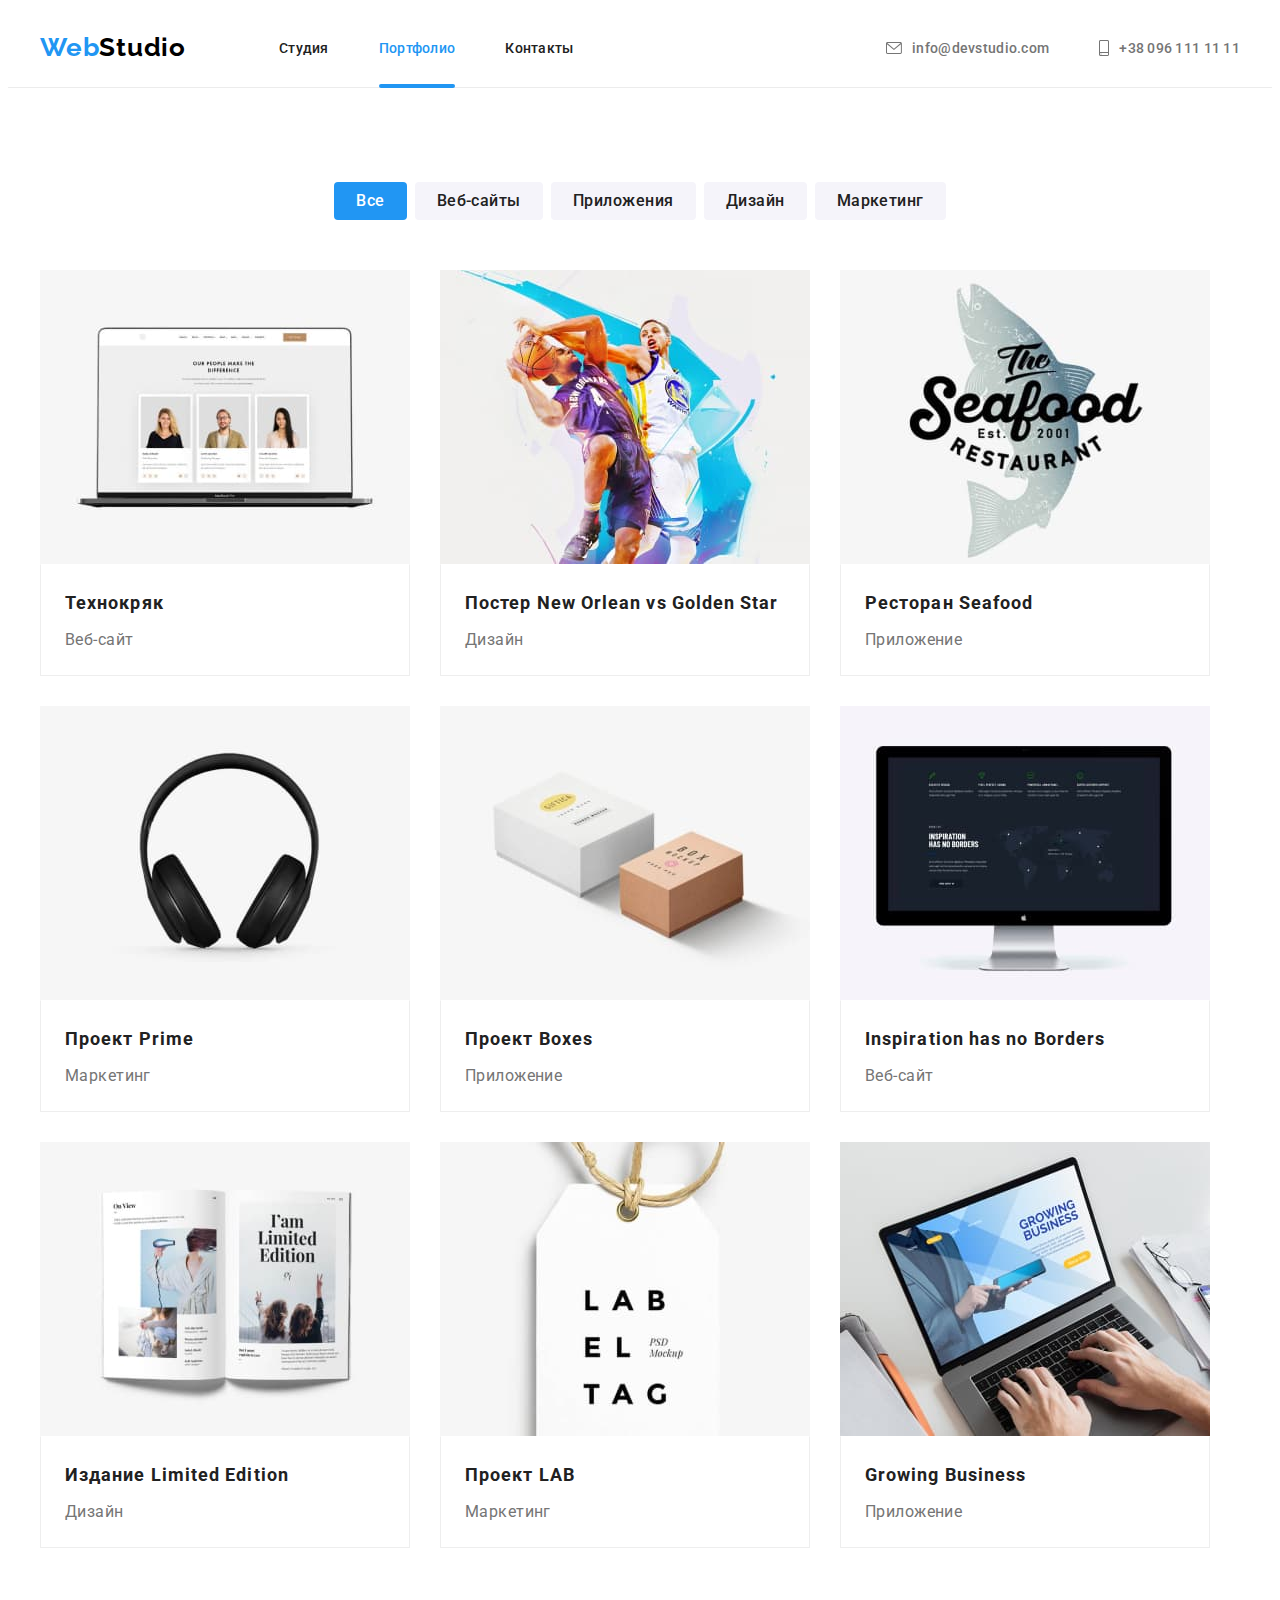
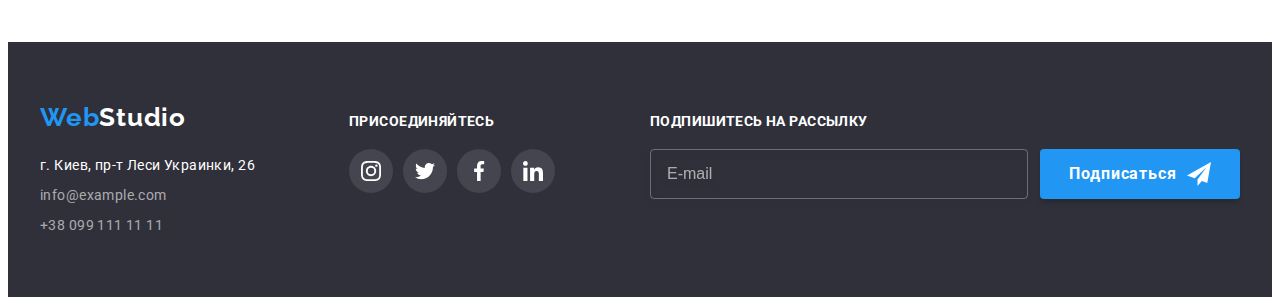
==== portfolio.html @ 5944d85c "Створює файли проекту для HW7" ====
<!DOCTYPE html>
<html lang="ru">

<head>
   <meta charset="UTF-8" />
   <meta http-equiv="X-UA-Compatible" content="IE=edge" />
   <meta name="viewport" content="width=device-width, initial-scale=1.0" />
   <title>WebStudio</title>

   <link rel="preconnect" href="https://fonts.googleapis.com" />
   <link rel="preconnect" href="https://fonts.gstatic.com" crossorigin />
   <link
      href="https://fonts.googleapis.com/css2?family=Raleway:wght@700&family=Roboto:wght@400;500;700;900&display=swap"
      rel="stylesheet" />
   <link rel="stylesheet" href="https://cdnjs.cloudflare.com/ajax/libs/modern-normalize/1.1.0/modern-normalize.min.css"
      integrity="sha512-wpPYUAdjBVSE4KJnH1VR1HeZfpl1ub8YT/NKx4PuQ5NmX2tKuGu6U/JRp5y+Y8XG2tV+wKQpNHVUX03MfMFn9Q=="
      crossorigin="anonymous" referrerpolicy="no-referrer" />
   <link rel="stylesheet" href="./css/styles.css" />
</head>

<body>
   <!-- Шапка сайта -->
   <header class="header">
      <div class="container header-container">
         <a href="./index.html" class="logo link">Web<span class="logo2">Studio</span></a>
         <nav>
            <ul class="nav-list list">
               <li class="nav-list-item">
                  <a href="./index.html" class="link nav-link">Студия</a>
               </li>
               <li class="nav-list-item">
                  <a href="./portfolio.html" class="link nav-link current">Портфолио</a>
               </li>
               <li class="nav-list-item"><a href="" class="link nav-link">Контакты</a></li>
            </ul>
         </nav>
         <ul class="list header-contact">
            <li class="header-contact-item">
               <a href="mailto:info@devstudio.com" class="link nav-link-mail">
                  <svg class="header-contact-icon" width="16" height="12">
                     <use href="./images/icons.svg#icon-envelope"></use>
                  </svg>
                  info@devstudio.com
               </a>
            </li>
            <li class="header-contact-item">
               <a href="tel:+380961111111" class="link nav-link-tel">
                  <svg class="header-contact-icon" width="10" height="16">
                     <use href="./images/icons.svg#icon-smartphone"></use>
                  </svg>
                  +38 096 111 11 11
               </a>
            </li>
         </ul>
      </div>
   </header>
   <!-- Основной контент -->
   <main>
      <!-- Портфолио с примерами работ -->
      <section class="portfolio">
         <div class="container portfolio-container">
            <h1 class="portfolio-title">Портфолио с примерами работ</h1>
            <!-- Кнопки фильтра -->
            <ul class="list button-list">
               <li class="button-list-item">
                  <button type="button" class="filter-btn btn-current">Все</button>
               </li>
               <li class="button-list-item">
                  <button type="button" class="filter-btn">Веб-сайты</button>
               </li>
               <li class="button-list-item">
                  <button type="button" class="filter-btn">Приложения</button>
               </li>
               <li class="button-list-item">
                  <button type="button" class="filter-btn">Дизайн</button>
               </li>
               <li class="button-list-item">
                  <button type="button" class="filter-btn">Маркетинг</button>
               </li>
            </ul>
            <!-- Галерея с примерами работ -->
            <ul class="list portfolio-list">
               <li class="portfolio-list-item">
                  <a href="" class="portfolio-item link">
                     <img src="./images/sample1.jpg" alt="Фото ноутбука, на котором отображается сайт" width="370" />
                     <div class="overflow-hidden">
                        <div class="overlay">Технокряк это современная площадка распространения коронавируса. Компании
                           используют эту платформу для цифрового шпионажа и атак на защищённые сервера конкурентов.
                        </div>
                     </div>

                     <div class="card-title">
                        <h2 class="portfolio-item-title">Технокряк</h2>
                        <p class="portfolio-item-text">Веб-сайт</p>
                     </div>
                  </a>
               </li>
               <li class="portfolio-list-item">
                  <a href="" class="portfolio-item link">
                     <img src="./images/sample2.jpg" alt="Постер с двумя баскетболистами, которые борются за мяч"
                        width="370" />
                     <div class="overflow-hidden">
                        <div class="overlay">Технокряк это современная площадка распространения коронавируса. Компании
                           используют эту платформу для цифрового шпионажа и атак на защищённые сервера конкурентов.
                        </div>
                     </div>
                     <div class="card-title">
                        <h2 class="portfolio-item-title">Постер New Orlean vs Golden Star</h2>
                        <p class="portfolio-item-text">Дизайн</p>
                     </div>
                  </a>
               </li>
               <li class="portfolio-list-item">
                  <a href="" class="portfolio-item link">
                     <img src="./images/sample3.jpg"
                        alt="Изображение логотипа ресторана, на котором есть рыба и название ресторана" width="370" />
                     <div class="overflow-hidden">
                        <div class="overlay">Технокряк это современная площадка распространения коронавируса. Компании
                           используют эту платформу для цифрового шпионажа и атак на защищённые сервера конкурентов.
                        </div>
                     </div>
                     <div class="card-title">
                        <h2 class="portfolio-item-title">Ресторан Seafood</h2>
                        <p class="portfolio-item-text">Приложение</p>
                     </div>
                  </a>
               </li>
               <li class="portfolio-list-item">
                  <a href="" class="portfolio-item link">
                     <img src="./images/sample4.jpg" alt="Фото наушников" width="370" />
                     <div class="overflow-hidden">
                        <div class="overlay">Технокряк это современная площадка распространения коронавируса. Компании
                           используют эту платформу для цифрового шпионажа и атак на защищённые сервера конкурентов.
                        </div>
                     </div>
                     <div class="card-title">
                        <h2 class="portfolio-item-title">Проект Prime</h2>
                        <p class="portfolio-item-text">Маркетинг</p>
                     </div>
                  </a>
               </li>
               <li class="portfolio-list-item">
                  <a href="" class="portfolio-item link">
                     <img src="./images/sample5.jpg" alt="Изображение с двумя небольшими коробками" width="370" />
                     <div class="overflow-hidden">
                        <div class="overlay">Технокряк это современная площадка распространения коронавируса. Компании
                           используют эту платформу для цифрового шпионажа и атак на защищённые сервера конкурентов.
                        </div>
                     </div>
                     <div class="card-title">
                        <h2 class="portfolio-item-title">Проект Boxes</h2>
                        <p class="portfolio-item-text">Приложение</p>
                     </div>
                  </a>
               </li>
               <li class="portfolio-list-item">
                  <a href="" class="portfolio-item link">
                     <img src="./images/sample6.jpg" alt="Изображение монитора, на котором отображается страница сайта"
                        width="370" />
                     <div class="overflow-hidden">
                        <div class="overlay">Технокряк это современная площадка распространения коронавируса. Компании
                           используют эту платформу для цифрового шпионажа и атак на защищённые сервера конкурентов.
                        </div>
                     </div>
                     <div class="card-title">
                        <h2 class="portfolio-item-title" lang="en">
                           Inspiration has no Borders
                        </h2>
                        <p class="portfolio-item-text">Веб-сайт</p>
                     </div>
                  </a>
               </li>
               <li class="portfolio-list-item">
                  <a href="" class="portfolio-item link">
                     <img src="./images/sample7.jpg" alt="Фото раскрытого журнала" width="370" />
                     <div class="overflow-hidden">
                        <div class="overlay">Технокряк это современная площадка распространения коронавируса. Компании
                           используют эту платформу для цифрового шпионажа и атак на защищённые сервера конкурентов.
                        </div>
                     </div>
                     <div class="card-title">
                        <h2 class="portfolio-item-title">Издание Limited Edition</h2>
                        <p class="portfolio-item-text">Дизайн</p>
                     </div>
                  </a>
               </li>
               <li class="portfolio-list-item">
                  <a href="" class="portfolio-item link">
                     <img src="./images/sample8.jpg" alt="Фото бирки" />
                     <div class="overflow-hidden">
                        <div class="overlay">Технокряк это современная площадка распространения коронавируса. Компании
                           используют эту платформу для цифрового шпионажа и атак на защищённые сервера конкурентов.
                        </div>
                     </div>
                     <div class="card-title">
                        <h2 class="portfolio-item-title">Проект LAB</h2>
                        <p class="portfolio-item-text">Маркетинг</p>
                     </div>
                  </a>
               </li>
               <li class="portfolio-list-item">
                  <a href="" class="portfolio-item link">
                     <img src="./images/sample9.jpg" alt="Мужские руки нажимают кнопки на ноутбуке" width="370" />
                     <div class="overflow-hidden">
                        <div class="overlay">Технокряк это современная площадка распространения коронавируса. Компании
                           используют эту платформу для цифрового шпионажа и атак на защищённые сервера конкурентов.
                        </div>
                     </div>
                     <div class="card-title">
                        <h2 class="portfolio-item-title">Growing Business</h2>
                        <p class="portfolio-item-text">Приложение</p>
                     </div>
                  </a>
               </li>
            </ul>
         </div>
      </section>
   </main>
   <!-- Футер -->
   <footer class="footer">
      <div class="container footer-container">
         <div>
            <a href="./index.html" class="logo link logo-footer">Web<span class="footer-logo2">Studio</span></a>
            <address class="address">
               <ul class="list address-list">
                  <li class="address-list-item">
                     <a href="https://www.google.com/maps/place/%D0%B1%D1%83%D0%BB%D1%8C%D0%B2%D0%B0%D1%80+%D0%9B%D0%B5%D1%81%D1%96+%D0%A3%D0%BA%D1%80%D0%B0%D1%97%D0%BD%D0%BA%D0%B8,+26,+%D0%9A%D0%B8%D1%97%D0%B2,+02000/@50.4262953,30.5384616,18z/data=!4m13!1m7!3m6!1s0x40d4cf0e033ecbe9:0x57a4dffefec77da0!2z0LHRg9C70YzQstCw0YAg0JvQtdGB0ZYg0KPQutGA0LDRl9C90LrQuCwgMjYsINCa0LjRl9CyLCAwMjAwMA!3b1!8m2!3d50.4265807!4d30.5383858!3m4!1s0x40d4cf0e033ecbe9:0x57a4dffefec77da0!8m2!3d50.4265807!4d30.5383858?hl=uk"
                        target="_blank" class="link footer-link">
                        г. Киев, пр-т Леси Украинки, 26
                     </a>
                  </li>
                  <li class="address-list-item">
                     <a href="mailto:info@example.com" class="link footer-link transparency">info@example.com</a>
                  </li>
                  <li class="address-list-item">
                     <a href="tel:+380991111111" class="link footer-link transparency">+38 099 111 11 11</a>
                  </li>
               </ul>
            </address>
         </div>
         <div class="join">
            <h3 class="join-title">Присоединяйтесь</h2>
               <ul class="join-social-list">
                  <li class="social-list-item list">
                     <a href="" class="join-list-link link">
                        <svg class="join-social-icon" width="20" height="20">
                           <use href="./images/icons.svg#icon-instagram"></use>
                        </svg>
                     </a>
                  </li>
                  <li class="social-list-item list">
                     <a href="" class="join-list-link link">
                        <svg class="join-social-icon" width="20" height="20">
                           <use href="./images/icons.svg#icon-twitter"></use>
                        </svg>
                     </a>
                  </li>
                  <li class="social-list-item list">
                     <a href="" class="join-list-link link">
                        <svg class="join-social-icon" width="20" height="20">
                           <use href="./images/icons.svg#icon-facebook"></use>
                        </svg>
                     </a>
                  </li>
                  <li class="social-list-item list">
                     <a href="" class="join-list-link link">
                        <svg class="join-social-icon" width="20" height="20">
                           <use href="./images/icons.svg#icon-linkedin"></use>
                        </svg>
                     </a>
                  </li>
               </ul>
         </div>

         <!-- Подписаться на рассылку -->
        <div class="subscription">
          <h3 class="subscription-title">Подпишитесь на рассылку</h3>
          <form class="subscription-form">
            <input
              type="email"
              name="subscription-mail"
              class="subscription-mail"
              placeholder="E-mail"
            />
            <button type="submit" class="subscription-btn">
              Подписаться
              <svg class="subscription-btn-icon" width="24" height="24">
                <use href="./images/icons.svg#icon-subscription"></use>
              </svg>
            </button>
          </form>
        </div>
      </div>
   </footer>
</body>

</html>
---- css/styles.css ----
:root {
  --bg-color: #ffffff;
  --title-text-color: #212121;
  --content-text-color: #757575;
  --text-hover-color: #2196f3;
  --btn-color: #2196f3;
  --btn-filter-color: #f5f4fa;
  --btn-color-hover: #188ce8;
  --btn-text-first-color: #ffffff;
  --btn-text-second-color: #212121;
  --logo2-color: #000000;
  --logo2-color-footer: #ffffff;
  --color-transparency: rgba(255, 255, 255, 0.6);
  --hero-bg-color: #c4c4c4;
  --hero-gradient: rgba(47, 48, 58, 0.4);
  --header-border-color: #ececec;
  --team-bg-color: #f5f4fa;
  --advantage-item-bg: #f5f4fa;
  --team-icon-color: #afb1b8;
  --team-icon-color-hover: #ffffff;
  --team-icon-bg-color-hover: #2196f3;
  --clients-item: #afb1b8;
  --clients-item-hover: #2196f3;
  --footer-bg-color: #2f303a;
  --join-icon-bg-color: rgba(255, 255, 255, 0.1);
  --cubic: cubic-bezier(0.4, 0, 0.2, 1);
  --icon-close-modal-first-color: #000000;
  --icon-close-modal-second-color: #2196f3;
}

body {
  font-family: 'Roboto', sans-serif;
  color: var(--content-text-color);
  font-size: 14px;
  font-weight: 400;
  letter-spacing: 0.03em;
  background-color: var(--bg-color);
}

/* ----------Убирает подчеркивание с линков---------- */
.link {
  text-decoration: none;
}
/* -----------Убирает маркеры в списках------------ */
.list {
  list-style: none;
}

/*------------- Делает картинки блочными элементами------------ */
img {
  display: block;
}

/* ----Сбрасывает отступы у заголовков, абзацев и списков---- */
p,
h1,
h2,
h3,
h4,
h5,
h6 {
  margin: 0;
}

ul {
  margin: 0;
  padding: 0;
}
/* ------------Контейнер ----------------*/
.container {
  width: 1200px;
  padding-left: 15px;
  padding-right: 15px;
  margin: 0 auto;
  /* outline: 1px solid black; */
}

.visually-hidden {
  position: absolute;
  white-space: nowrap;
  width: 1px;
  height: 1px;
  overflow: hidden;
  border: 0;
  padding: 0;
  clip: rect(0 0 0 0);
  clip-path: inset(50%);
  margin: -1px;
}

/* ---------------LOGO-------------- */
.logo {
  margin-right: 93px;
  font-family: Raleway;
  font-weight: 700;
  font-size: 26px;
  line-height: calc(31 / 26);
  letter-spacing: 0.03em;
  color: var(--text-hover-color);
}

.logo2 {
  color: var(--logo2-color);
}

.footer-logo2 {
  color: var(--logo2-color-footer);
}

/* ------------------NAVIGATION------------------- */
.header {
  border-bottom: 1px solid var(--header-border-color);
}

.header-container {
  display: flex;
  align-items: center;
}

.nav-list {
  display: flex;
}

/* .nav-list-item {
} */

.header-contact {
  display: flex;
  align-items: center;
  margin-left: auto;
}

.header-contact-item:last-child {
  margin-left: 50px;
}

.nav-link {
  display: block;
  position: relative;
  padding-top: 32px;
  padding-bottom: 31px;
  font-weight: 500;
  line-height: calc(16 / 14);
  letter-spacing: 0.02em;
  color: var(--title-text-color);
  transition-property: color;
  transition-duration: 250ms;
  transition-timing-function: cubic-bezier(0.4, 0, 0.2, 1);
}
.nav-list-item:not(:last-child) {
  margin-right: 50px;
}

.nav-link:hover,
.nav-link:focus,
.nav-link-mail:hover,
.nav-link-mail:focus,
.nav-link-tel:hover,
.nav-link-tel:focus {
  color: var(--text-hover-color);
}

.nav-link-mail,
.nav-link-tel {
  display: flex;
  align-items: center;
  padding-top: 32px;
  padding-bottom: 31px;
  font-family: 'Roboto', sans-serif;
  font-weight: 500;
  font-size: 14px;
  line-height: calc(16 / 14);
  letter-spacing: 0.02em;
  color: var(--content-text-color);
  transition-property: color;
  transition-duration: 250ms;
  transition-timing-function: cubic-bezier(0.4, 0, 0.2, 1);
}

.header-contact-icon {
  margin-right: 10px;
  fill: currentColor;
}

.current {
  color: var(--text-hover-color);
}

.current::after {
  content: '';
  display: block;
  position: absolute;
  width: 100%;
  height: 4px;
  margin-top: 28px;
  background-color: var(--text-hover-color);
  border-radius: 2px;
}

/* -------------------HERO------------------ */

.hero {
  padding-top: 200px;
  padding-bottom: 200px;
  background-color: var(--hero-bg-color);
  background-image: linear-gradient(var(--hero-gradient), var(--hero-gradient)),
    url('../images/hero.jpg');
  background-repeat: no-repeat;
  background-position: center;
  max-width: 1600px;
  background-size: cover;
  height: 600px;
  margin: 0 auto;
}

.hero-title {
  margin: 0 auto 30px;
  width: 696px;
  font-weight: 900;
  font-size: 44px;
  line-height: calc(60 / 44);
  text-align: center;
  letter-spacing: 0.06em;
  text-transform: uppercase;
  color: var(--bg-color);
}

.hero-btn {
  display: block;
  margin: 0 auto;
  cursor: pointer;
  width: 200px;
  height: 50px;
  border-radius: 4px;
  background-color: var(--btn-color);
  border: none;
  font-family: Roboto;
  font-weight: 700;
  font-size: 16px;
  line-height: calc(30 / 16);
  text-align: center;
  letter-spacing: 0.06em;
  color: var(--btn-text-first-color);
  transition-property: background-color;
  transition-duration: 250ms;
  transition-timing-function: cubic-bezier(0.4, 0, 0.2, 1);
}

.hero-btn:focus,
.hero-btn:hover {
  background-color: var(--btn-color-hover);
}

/* ---------------ADVANTAGES------------- */
.advantage {
  padding-top: 94px;
}

.advantage-list {
  display: flex;
}

.advantage-item {
  width: 270px;
}

.advantage-icon-bg {
  display: flex;
  justify-content: center;
  align-items: center;
  height: 120px;
  margin-bottom: 30px;
  background-color: var(--advantage-item-bg);
  border-radius: 4px;
}

.advantage-item:not(:last-child) {
  margin-right: 30px;
}

.advantage-title {
  position: absolute;
  white-space: nowrap;
  width: 1px;
  height: 1px;
  overflow: hidden;
  border: 0;
  padding: 0;
  clip: rect(0 0 0 0);
  clip-path: inset(50%);
  margin: -1px;
}

.advantage-item-title {
  margin-bottom: 10px;
  font-weight: 700;
  line-height: calc(16 / 14);
  text-transform: uppercase;
  color: var(--title-text-color);
}

.advantage-item-text {
  line-height: calc(24 / 14);
}

/* -------------OUR WORK------------- */
.work {
  padding-top: 94px;
  padding-bottom: 94px;
}

.work-title {
  margin-bottom: 50px;
  text-align: center;
  font-weight: 700;
  font-size: 36px;
  line-height: calc(42 / 36);
  color: var(--title-text-color);
}

.work-list {
  display: flex;
}

.work-list-item {
  position: relative;
}

.work-list-item:not(:last-child) {
  margin-right: 30px;
}

.work-item-title {
  position: absolute;
  width: 100%;
  bottom: 0;
  font-style: normal;
  font-weight: 700;
  font-size: 14px;
  line-height: calc(16 / 14);
  text-align: center;
  text-transform: uppercase;
  color: var(--btn-text-first-color);
  padding-top: 27px;
  padding-bottom: 27px;
  background-color: rgba(47, 48, 58, 0.8);
}

/* ---------------OUR TEAM----------- */
.team {
  padding-top: 94px;
  padding-bottom: 94px;
  background-color: var(--team-bg-color);
}

.team-title {
  text-align: center;
  margin-bottom: 50px;
  font-weight: 700;
  font-size: 36px;
  line-height: calc(42 / 36);
  color: var(--title-text-color);
}

.team-list {
  display: flex;
}

.team-list-item {
  width: 270px;
}

.team-list-item:not(:last-child) {
  margin-right: 30px;
}

.team-card-title {
  padding-top: 30px;
  padding-bottom: 30px;
  padding-left: 32px;
  padding-right: 32px;
  background-color: #ffffff;
  box-shadow: 0px 1px 3px rgba(0, 0, 0, 0.12), 0px 1px 1px rgba(0, 0, 0, 0.14),
    0px 2px 1px rgba(0, 0, 0, 0.2);
  border-radius: 0px 0px 4px 4px;
}
.team-list-img {
  box-shadow: 0px 1px 3px rgba(0, 0, 0, 0.12), 0px 1px 1px rgba(0, 0, 0, 0.14),
    0px 2px 1px rgba(0, 0, 0, 0.2);
}

.team-item-title {
  text-align: center;
  margin-bottom: 10px;
  font-weight: 500;
  font-size: 16px;
  line-height: calc(19 / 16);
  color: var(--title-text-color);
}
.team-item-text {
  text-align: center;
  font-size: 16px;
  line-height: calc(19 / 16);
}

.team-card-social-list {
  display: flex;
  justify-content: center;
  margin-top: 16px;
}

.social-list-item:not(:last-child) {
  margin-right: 10px;
}

.social-list-link {
  display: flex;
  justify-content: center;
  align-items: center;
  width: 44px;
  height: 44px;
  border-radius: 50%;
  background-color: var(--bg-color);
  color: var(--team-icon-color);
  transition: background-color 250ms cubic-bezier(0.4, 0, 0.2, 1),
    color 250ms cubic-bezier(0.4, 0, 0.2, 1);
}

.social-list-link:hover,
.social-list-link:focus {
  background-color: var(--team-icon-bg-color-hover);
  color: var(--bg-color);
}

.team-social-icon {
  fill: currentColor;
}

/* --------------CLIENTS-------------- */

.clients {
  padding-top: 94px;
  padding-bottom: 94px;
  background-color: var(--bg-color);
}

.clients-title {
  text-align: center;
  margin-bottom: 50px;
  font-weight: 700;
  font-size: 36px;
  line-height: calc(42 / 36);
  color: var(--title-text-color);
}

.clients-list {
  display: flex;
}

.clients-list-item {
  width: 170px;
  height: 92px;
}

.clients-list-item:not(:last-child) {
  margin-right: 30px;
}

.clients-list-link {
  display: flex;
  width: 100%;
  height: 100%;
  justify-content: center;
  align-items: center;
  border: 1px solid var(--clients-item);
  border-radius: 4px;
  color: var(--clients-item);
  transition: border 250ms cubic-bezier(0.4, 0, 0.2, 1), color 250ms cubic-bezier(0.4, 0, 0.2, 1);
}

.clients-list-link:hover,
.clients-list-link:focus {
  border: 1px solid var(--clients-item-hover);
  color: var(--clients-item-hover);
}

.clients-icon {
  fill: currentColor;
}

/* ------------   FOOTER------------- */
.footer {
  padding-top: 60px;
  padding-bottom: 60px;
  background-color: var(--footer-bg-color);
}

.footer-container {
  display: flex;
  align-items: baseline;
}

/* ============== JOIN SOCIAL ============= */

.join {
  margin-left: 70px;
}

.join-social-list {
  display: flex;
  justify-content: center;
}

.join-list-link {
  display: flex;
  justify-content: center;
  align-items: center;
  width: 44px;
  height: 44px;
  border-radius: 50%;
  background-color: var(--join-icon-bg-color);
  color: var(--team-icon-color);
  transition-property: background-color;
  transition-duration: 250ms;
  transition-timing-function: cubic-bezier(0.4, 0, 0.2, 1);
}

.join-list-link:hover,
.join-list-link:focus {
  background-color: var(--team-icon-bg-color-hover);
}

.join-social-icon {
  fill: var(--logo2-color-footer);
}

/* ============= SUBSCRIPTION ================= */
.subscription {
  margin-left: auto;
}

.subscription-form {
  display: flex;
}

.subscription-mail {
  width: 358px;
  margin-right: 12px;
  padding-left: 16px;
  font-size: 16px;
  line-height: calc(20 / 16);
  color: var(--color-transparency);
  border: 1px solid rgba(255, 255, 255, 0.3);
  filter: drop-shadow(0px 4px 4px rgba(0, 0, 0, 0.15));
  border-radius: 4px;
  background-color: transparent;
}

.subscription-mail::placeholder {
  font-size: 16px;
  line-height: calc(20 / 16);
  color: var(--color-transparency);
}
.subscription-btn {
  display: flex;
  justify-content: center;
  align-items: center;
  cursor: pointer;
  width: 200px;
  height: 50px;
  padding: 0;
  margin: 0;
  border-radius: 4px;
  background-color: var(--btn-color);
  border: none;
  box-shadow: 0px 4px 4px rgba(0, 0, 0, 0.15);
  font-family: Roboto;
  font-weight: 700;
  font-size: 16px;
  line-height: calc(30 / 16);
  text-align: center;
  letter-spacing: 0.06em;
  color: var(--btn-text-first-color);

  transition-property: background-color;
  transition-duration: 250ms;
  transition-timing-function: cubic-bezier(0.4, 0, 0.2, 1);
}

.subscription-btn-icon {
  margin-left: 10px;
}

.address {
  margin-top: 20px;
}

.address-list-item:not(:last-child) {
  margin-bottom: 6px;
}

.footer-link {
  font-style: normal;
  line-height: calc(24 / 14);
  color: var(--btn-text-first-color);
  transition-property: color;
  transition-duration: 250ms;
  transition-timing-function: cubic-bezier(0.4, 0, 0.2, 1);
}

.footer-link:hover,
.footer-link:focus {
  color: var(--text-hover-color);
}

.transparency {
  color: var(--color-transparency);
}

.join-title,
.subscription-title {
  margin-bottom: 20px;
  font-weight: 700;
  font-size: 14px;
  line-height: calc(16 / 14);
  text-transform: uppercase;
  color: var(--logo2-color-footer);
}

/* ------------BACKDROP AND MODAL----------------- */

.backdrop {
  position: fixed;
  top: 0;
  left: 0;
  width: 100%;
  height: 100%;
  background-color: rgba(0, 0, 0, 0.2);
  opacity: 1;
  transition: opacity 250ms var(--cubic);
}

.backdrop.is-hidden {
  visibility: hidden;
  opacity: 0;
  pointer-events: none;
}

.backdrop.is-hidden .modal {
  transform: translate(-50%, -50%) translateY(-40px);
}

.modal {
  position: absolute;
  top: 50%;
  left: 50%;
  transform: translate(-50%, -50%) translateY(0px);
  width: 528px;
  height: 581px;
  padding: 40px;
  background-color: var(--bg-color);
  box-shadow: 0px 1px 3px rgba(0, 0, 0, 0.12), 0px 1px 1px rgba(0, 0, 0, 0.14),
    0px 2px 1px rgba(0, 0, 0, 0.2);
  border-radius: 4px;
  transition: transform 250ms var(--cubic);
}

.modal-title {
  margin-bottom: 12px;
  font-weight: 700;
  font-size: 20px;
  line-height: calc(23 / 20);
  text-align: center;
  color: var(--title-text-color);
}

.form-label {
  display: block;
  margin-bottom: 10px;
  font-size: 12px;
  line-height: calc(14 / 12);
  letter-spacing: 0.01em;
}

.input-wrap {
  position: relative;
  display: block;
}

.input {
  display: block;
  height: 40px;
  margin-top: 4px;
  padding-left: 42px;
  width: 100%;
  font-size: 16px;
  border: 1px solid rgba(33, 33, 33, 0.2);
  border-radius: 4px;
  outline: none;
  transition: border 250ms var(--cubic);
}

.input:focus {
  border: 1px solid var(--icon-close-modal-second-color);
}

.input:focus + .input-icon {
  fill: var(--icon-close-modal-second-color);
}

.input-icon {
  position: absolute;
  top: 50%;
  left: 15px;
  transform: translateY(-50%);
  transition: fill 250ms var(--cubic);
}

.form-comment {
  display: block;
  width: 100%;
  height: 120px;
  margin-top: 4px;
  padding: 12px 16px;
  font-size: 14px;
  line-height: calc(14 / 12);
  letter-spacing: 0.01em;
  border: 1px solid rgba(33, 33, 33, 0.2);
  border-radius: 4px;
  outline: none;
  resize: none;
  transition: border 250ms var(--cubic);
}

.form-comment:focus {
  border: 1px solid var(--icon-close-modal-second-color);
}

.form-comment::placeholder {
  font-size: 12px;
  line-height: calc(14 / 12);
  color: rgba(117, 117, 117, 0.5);
}

.confirm {
  margin-top: 20px;
  margin-bottom: 30px;
}

.confirm-label {
  display: flex;
  align-items: center;
  justify-content: center;
}

.checkbox {
  position: absolute;
  white-space: nowrap;
  width: 1px;
  height: 1px;
  overflow: hidden;
  border: 0;
  padding: 0;
  clip: rect(0 0 0 0);
  clip-path: inset(50%);
  margin: -1px;
}

.checkbox-icon {
  width: 16px;
  height: 15px;
  border: 2px solid var(--title-text-color);
  border-radius: 2px;
  margin-right: 7px;
}

.checkbox:checked + .checkbox-icon {
  background-color: var(--icon-close-modal-second-color);
  border-color: var(--icon-close-modal-second-color);
  background-image: url(../images/icons/checkbox2.svg);
  background-size: contain;
  background-origin: border-box;
}

.confirm-label {
  line-height: calc(24 / 14);
}

.confirm-link {
  display: inline;
}

.confirm-btn {
  display: block;
  margin: 0 auto;
  cursor: pointer;
  width: 200px;
  height: 50px;
  border-radius: 4px;
  background-color: var(--btn-color);
  border: none;
  font-family: Roboto;
  font-weight: 700;
  font-size: 16px;
  line-height: calc(30 / 16);
  text-align: center;
  letter-spacing: 0.06em;
  color: var(--btn-text-first-color);
  transition-property: background-color;
  transition-duration: 250ms;
  transition-timing-function: var(--cubic);
}

.confirm-btn:hover,
.confirm-btn:focus {
  background-color: var(--btn-color-hover);
}

.icon-close-modal {
  display: flex;
  justify-content: center;
  align-items: center;
  position: absolute;
  top: 8px;
  right: 8px;
  width: 30px;
  height: 30px;
  padding: 0;
  border-radius: 50%;
  background-color: var(--bg-color);
  border: 1px solid rgba(0, 0, 0, 0.1);
  color: var(--icon-close-modal-first-color);
  transition: color 250ms var(--cubic);
}

.icon-close-modal:hover,
.icon-close-modal:hover {
  color: var(--icon-close-modal-second-color);
}

.close-modal-icon {
  fill: currentColor;
}

/* -----------------PORTFOLIO--------------------- */

.portfolio {
  padding-top: 94px;
  padding-bottom: 94px;
}

.portfolio-list {
  display: flex;
  flex-wrap: wrap;
  margin-top: -30px;
  margin-left: -30px;
}

.portfolio-list > .portfolio-list-item {
  flex-basis: calc(100% / var(--number-of-cards) - 30px);
  margin-top: 30px;
  margin-left: 30px;
}
/* ----------FILTER BUTTON---------- */

.button-list {
  display: flex;
  justify-content: center;
  margin-bottom: 50px;
}

.button-list-item:not(:last-child) {
  margin-right: 8px;
}

.filter-btn {
  padding-top: 6px;
  padding-right: 22px;
  padding-bottom: 6px;
  padding-left: 22px;
  cursor: pointer;
  border-radius: 4px;
  background-color: var(--btn-filter-color);
  border: none;
  font-family: Roboto;
  font-weight: 500;
  font-size: 16px;
  line-height: calc(26 / 16);
  text-align: center;
  letter-spacing: 0.03em;
  color: var(--title-text-color);
  transition: background-color 250ms var(--cubic), color 250ms var(--cubic),
    box-shadow 250ms var(--cubic);
}

.filter-btn:hover,
.filter-btn:focus {
  box-shadow: 0px 3px 1px rgba(0, 0, 0, 0.1), 0px 1px 2px rgba(0, 0, 0, 0.08),
    0px 2px 2px rgba(0, 0, 0, 0.12);
  background-color: var(--btn-color);
  color: var(--btn-text-first-color);
}

.btn-current {
  background-color: var(--btn-color);
  color: var(--btn-text-first-color);
}
/* --------------PORTFOLIO TITLE----------------- */
.portfolio-title {
  position: absolute;
  white-space: nowrap;
  width: 1px;
  height: 1px;
  overflow: hidden;
  border: 0;
  padding: 0;
  clip: rect(0 0 0 0);
  clip-path: inset(50%);
  margin: -1px;
}

/* ---------------PORTFOLIO ITEMS----------------- */

.card-title {
  padding-top: 20px;
  padding-left: 24px;
  padding-right: 24px;
  padding-bottom: 20px;
  border: 1px solid #eeeeee;
  border-top-color: transparent;
}

.portfolio-item {
  display: block;
  position: relative;
  transition: box-shadow 250ms var(--cubic);
}

.overflow-hidden {
  position: absolute;
  top: 0;
  left: 0;
  width: 100%;
  height: 294px;
  overflow: hidden;
}

.overlay {
  padding: 63px 24px;
  font-size: 18px;
  line-height: calc(28 / 18);
  color: var(--btn-text-first-color);
  background-color: rgba(33, 150, 243, 0.9);
  transform: translateY(100%);
  transition: transform 250ms var(--cubic);
}

.portfolio-item:hover {
  box-shadow: 0px 1px 1px rgba(0, 0, 0, 0.12), 0px 4px 4px rgba(0, 0, 0, 0.06),
    1px 4px 6px rgba(0, 0, 0, 0.16);
}

.portfolio-item:hover .overlay {
  transform: translateY(0%);
}

.portfolio-item-title {
  font-weight: 700;
  font-size: 18px;
  line-height: calc(36 / 18);
  letter-spacing: 0.06em;
  color: var(--title-text-color);
}

.portfolio-item-text {
  margin-top: 4px;
  font-size: 16px;
  line-height: calc(30 / 16);
  color: var(--content-text-color);
}
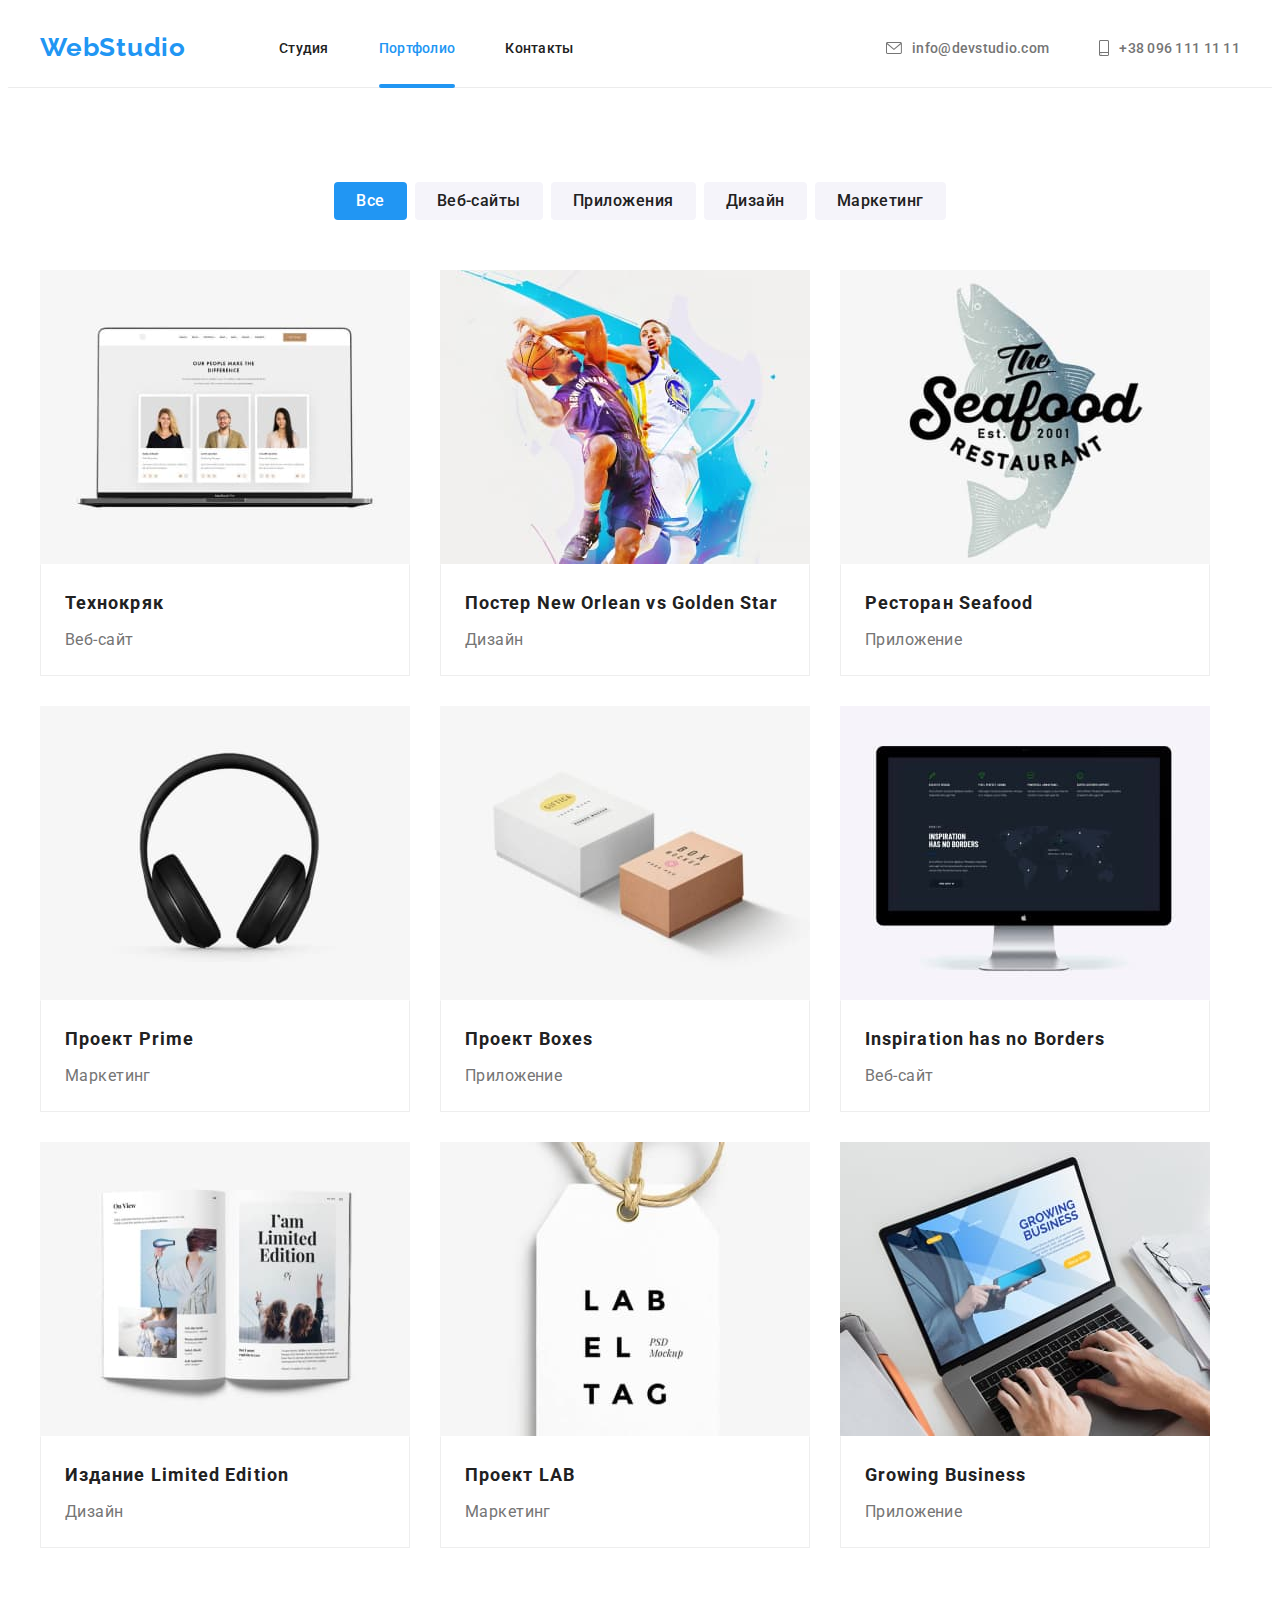
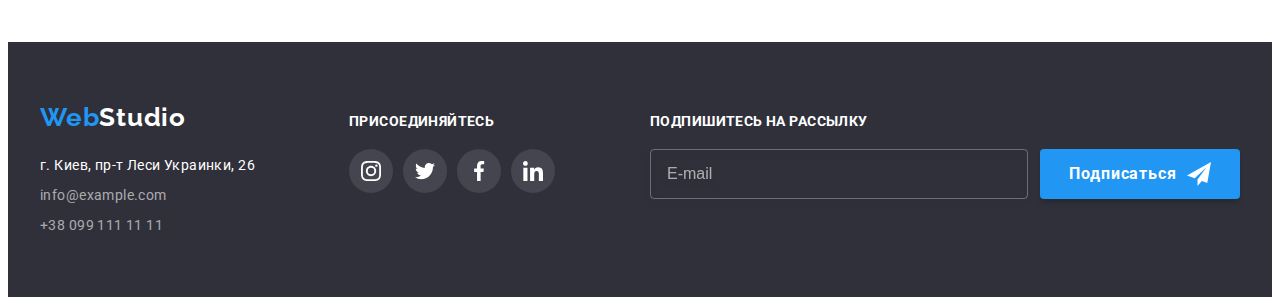
==== commit 328ba16e: "Виконує рефакторинг коду CSS сторінки index.html" ====
--- a/portfolio.html
+++ b/portfolio.html
@@ -1,280 +1,332 @@
 <!DOCTYPE html>
 <html lang="ru">
-
-<head>
-   <meta charset="UTF-8" />
-   <meta http-equiv="X-UA-Compatible" content="IE=edge" />
-   <meta name="viewport" content="width=device-width, initial-scale=1.0" />
-   <title>WebStudio</title>
-
-   <link rel="preconnect" href="https://fonts.googleapis.com" />
-   <link rel="preconnect" href="https://fonts.gstatic.com" crossorigin />
-   <link
+  <head>
+    <meta charset="UTF-8" />
+    <meta http-equiv="X-UA-Compatible" content="IE=edge" />
+    <meta name="viewport" content="width=device-width, initial-scale=1.0" />
+    <title>WebStudio</title>
+
+    <link rel="preconnect" href="https://fonts.googleapis.com" />
+    <link rel="preconnect" href="https://fonts.gstatic.com" crossorigin />
+    <link
       href="https://fonts.googleapis.com/css2?family=Raleway:wght@700&family=Roboto:wght@400;500;700;900&display=swap"
-      rel="stylesheet" />
-   <link rel="stylesheet" href="https://cdnjs.cloudflare.com/ajax/libs/modern-normalize/1.1.0/modern-normalize.min.css"
+      rel="stylesheet"
+    />
+    <link
+      rel="stylesheet"
+      href="https://cdnjs.cloudflare.com/ajax/libs/modern-normalize/1.1.0/modern-normalize.min.css"
       integrity="sha512-wpPYUAdjBVSE4KJnH1VR1HeZfpl1ub8YT/NKx4PuQ5NmX2tKuGu6U/JRp5y+Y8XG2tV+wKQpNHVUX03MfMFn9Q=="
-      crossorigin="anonymous" referrerpolicy="no-referrer" />
-   <link rel="stylesheet" href="./css/styles.css" />
-</head>
-
-<body>
-   <!-- Шапка сайта -->
-   <header class="header">
+      crossorigin="anonymous"
+      referrerpolicy="no-referrer"
+    />
+    <link rel="stylesheet" href="./css/styles.css" />
+    <link rel="stylesheet" href="./css/main.min.css" />
+  </head>
+
+  <body>
+    <!-- Шапка сайта -->
+    <header class="header">
       <div class="container header-container">
-         <a href="./index.html" class="logo link">Web<span class="logo2">Studio</span></a>
-         <nav>
-            <ul class="nav-list list">
-               <li class="nav-list-item">
-                  <a href="./index.html" class="link nav-link">Студия</a>
-               </li>
-               <li class="nav-list-item">
-                  <a href="./portfolio.html" class="link nav-link current">Портфолио</a>
-               </li>
-               <li class="nav-list-item"><a href="" class="link nav-link">Контакты</a></li>
-            </ul>
-         </nav>
-         <ul class="list header-contact">
-            <li class="header-contact-item">
-               <a href="mailto:info@devstudio.com" class="link nav-link-mail">
-                  <svg class="header-contact-icon" width="16" height="12">
-                     <use href="./images/icons.svg#icon-envelope"></use>
-                  </svg>
-                  info@devstudio.com
-               </a>
-            </li>
-            <li class="header-contact-item">
-               <a href="tel:+380961111111" class="link nav-link-tel">
-                  <svg class="header-contact-icon" width="10" height="16">
-                     <use href="./images/icons.svg#icon-smartphone"></use>
-                  </svg>
-                  +38 096 111 11 11
-               </a>
-            </li>
-         </ul>
+        <a href="./index.html" class="logo link">Web<span class="logo2">Studio</span></a>
+        <nav>
+          <ul class="nav-list list">
+            <li class="nav-list-item">
+              <a href="./index.html" class="link nav-link">Студия</a>
+            </li>
+            <li class="nav-list-item">
+              <a href="./portfolio.html" class="link nav-link current">Портфолио</a>
+            </li>
+            <li class="nav-list-item"><a href="" class="link nav-link">Контакты</a></li>
+          </ul>
+        </nav>
+        <ul class="list header-contact">
+          <li class="header-contact-item">
+            <a href="mailto:info@devstudio.com" class="link nav-link-mail">
+              <svg class="header-contact-icon" width="16" height="12">
+                <use href="./images/icons.svg#icon-envelope"></use>
+              </svg>
+              info@devstudio.com
+            </a>
+          </li>
+          <li class="header-contact-item">
+            <a href="tel:+380961111111" class="link nav-link-tel">
+              <svg class="header-contact-icon" width="10" height="16">
+                <use href="./images/icons.svg#icon-smartphone"></use>
+              </svg>
+              +38 096 111 11 11
+            </a>
+          </li>
+        </ul>
       </div>
-   </header>
-   <!-- Основной контент -->
-   <main>
+    </header>
+    <!-- Основной контент -->
+    <main>
       <!-- Портфолио с примерами работ -->
       <section class="portfolio">
-         <div class="container portfolio-container">
-            <h1 class="portfolio-title">Портфолио с примерами работ</h1>
-            <!-- Кнопки фильтра -->
-            <ul class="list button-list">
-               <li class="button-list-item">
-                  <button type="button" class="filter-btn btn-current">Все</button>
-               </li>
-               <li class="button-list-item">
-                  <button type="button" class="filter-btn">Веб-сайты</button>
-               </li>
-               <li class="button-list-item">
-                  <button type="button" class="filter-btn">Приложения</button>
-               </li>
-               <li class="button-list-item">
-                  <button type="button" class="filter-btn">Дизайн</button>
-               </li>
-               <li class="button-list-item">
-                  <button type="button" class="filter-btn">Маркетинг</button>
-               </li>
+        <div class="container portfolio-container">
+          <h1 class="portfolio-title">Портфолио с примерами работ</h1>
+          <!-- Кнопки фильтра -->
+          <ul class="list button-list">
+            <li class="button-list-item">
+              <button type="button" class="filter-btn btn-current">Все</button>
+            </li>
+            <li class="button-list-item">
+              <button type="button" class="filter-btn">Веб-сайты</button>
+            </li>
+            <li class="button-list-item">
+              <button type="button" class="filter-btn">Приложения</button>
+            </li>
+            <li class="button-list-item">
+              <button type="button" class="filter-btn">Дизайн</button>
+            </li>
+            <li class="button-list-item">
+              <button type="button" class="filter-btn">Маркетинг</button>
+            </li>
+          </ul>
+          <!-- Галерея с примерами работ -->
+          <ul class="list portfolio-list">
+            <li class="portfolio-list-item">
+              <a href="" class="portfolio-item link">
+                <img
+                  src="./images/sample1.jpg"
+                  alt="Фото ноутбука, на котором отображается сайт"
+                  width="370"
+                />
+                <div class="overflow-hidden">
+                  <div class="overlay">
+                    Технокряк это современная площадка распространения коронавируса. Компании
+                    используют эту платформу для цифрового шпионажа и атак на защищённые сервера
+                    конкурентов.
+                  </div>
+                </div>
+
+                <div class="card-title">
+                  <h2 class="portfolio-item-title">Технокряк</h2>
+                  <p class="portfolio-item-text">Веб-сайт</p>
+                </div>
+              </a>
+            </li>
+            <li class="portfolio-list-item">
+              <a href="" class="portfolio-item link">
+                <img
+                  src="./images/sample2.jpg"
+                  alt="Постер с двумя баскетболистами, которые борются за мяч"
+                  width="370"
+                />
+                <div class="overflow-hidden">
+                  <div class="overlay">
+                    Технокряк это современная площадка распространения коронавируса. Компании
+                    используют эту платформу для цифрового шпионажа и атак на защищённые сервера
+                    конкурентов.
+                  </div>
+                </div>
+                <div class="card-title">
+                  <h2 class="portfolio-item-title">Постер New Orlean vs Golden Star</h2>
+                  <p class="portfolio-item-text">Дизайн</p>
+                </div>
+              </a>
+            </li>
+            <li class="portfolio-list-item">
+              <a href="" class="portfolio-item link">
+                <img
+                  src="./images/sample3.jpg"
+                  alt="Изображение логотипа ресторана, на котором есть рыба и название ресторана"
+                  width="370"
+                />
+                <div class="overflow-hidden">
+                  <div class="overlay">
+                    Технокряк это современная площадка распространения коронавируса. Компании
+                    используют эту платформу для цифрового шпионажа и атак на защищённые сервера
+                    конкурентов.
+                  </div>
+                </div>
+                <div class="card-title">
+                  <h2 class="portfolio-item-title">Ресторан Seafood</h2>
+                  <p class="portfolio-item-text">Приложение</p>
+                </div>
+              </a>
+            </li>
+            <li class="portfolio-list-item">
+              <a href="" class="portfolio-item link">
+                <img src="./images/sample4.jpg" alt="Фото наушников" width="370" />
+                <div class="overflow-hidden">
+                  <div class="overlay">
+                    Технокряк это современная площадка распространения коронавируса. Компании
+                    используют эту платформу для цифрового шпионажа и атак на защищённые сервера
+                    конкурентов.
+                  </div>
+                </div>
+                <div class="card-title">
+                  <h2 class="portfolio-item-title">Проект Prime</h2>
+                  <p class="portfolio-item-text">Маркетинг</p>
+                </div>
+              </a>
+            </li>
+            <li class="portfolio-list-item">
+              <a href="" class="portfolio-item link">
+                <img
+                  src="./images/sample5.jpg"
+                  alt="Изображение с двумя небольшими коробками"
+                  width="370"
+                />
+                <div class="overflow-hidden">
+                  <div class="overlay">
+                    Технокряк это современная площадка распространения коронавируса. Компании
+                    используют эту платформу для цифрового шпионажа и атак на защищённые сервера
+                    конкурентов.
+                  </div>
+                </div>
+                <div class="card-title">
+                  <h2 class="portfolio-item-title">Проект Boxes</h2>
+                  <p class="portfolio-item-text">Приложение</p>
+                </div>
+              </a>
+            </li>
+            <li class="portfolio-list-item">
+              <a href="" class="portfolio-item link">
+                <img
+                  src="./images/sample6.jpg"
+                  alt="Изображение монитора, на котором отображается страница сайта"
+                  width="370"
+                />
+                <div class="overflow-hidden">
+                  <div class="overlay">
+                    Технокряк это современная площадка распространения коронавируса. Компании
+                    используют эту платформу для цифрового шпионажа и атак на защищённые сервера
+                    конкурентов.
+                  </div>
+                </div>
+                <div class="card-title">
+                  <h2 class="portfolio-item-title" lang="en">Inspiration has no Borders</h2>
+                  <p class="portfolio-item-text">Веб-сайт</p>
+                </div>
+              </a>
+            </li>
+            <li class="portfolio-list-item">
+              <a href="" class="portfolio-item link">
+                <img src="./images/sample7.jpg" alt="Фото раскрытого журнала" width="370" />
+                <div class="overflow-hidden">
+                  <div class="overlay">
+                    Технокряк это современная площадка распространения коронавируса. Компании
+                    используют эту платформу для цифрового шпионажа и атак на защищённые сервера
+                    конкурентов.
+                  </div>
+                </div>
+                <div class="card-title">
+                  <h2 class="portfolio-item-title">Издание Limited Edition</h2>
+                  <p class="portfolio-item-text">Дизайн</p>
+                </div>
+              </a>
+            </li>
+            <li class="portfolio-list-item">
+              <a href="" class="portfolio-item link">
+                <img src="./images/sample8.jpg" alt="Фото бирки" />
+                <div class="overflow-hidden">
+                  <div class="overlay">
+                    Технокряк это современная площадка распространения коронавируса. Компании
+                    используют эту платформу для цифрового шпионажа и атак на защищённые сервера
+                    конкурентов.
+                  </div>
+                </div>
+                <div class="card-title">
+                  <h2 class="portfolio-item-title">Проект LAB</h2>
+                  <p class="portfolio-item-text">Маркетинг</p>
+                </div>
+              </a>
+            </li>
+            <li class="portfolio-list-item">
+              <a href="" class="portfolio-item link">
+                <img
+                  src="./images/sample9.jpg"
+                  alt="Мужские руки нажимают кнопки на ноутбуке"
+                  width="370"
+                />
+                <div class="overflow-hidden">
+                  <div class="overlay">
+                    Технокряк это современная площадка распространения коронавируса. Компании
+                    используют эту платформу для цифрового шпионажа и атак на защищённые сервера
+                    конкурентов.
+                  </div>
+                </div>
+                <div class="card-title">
+                  <h2 class="portfolio-item-title">Growing Business</h2>
+                  <p class="portfolio-item-text">Приложение</p>
+                </div>
+              </a>
+            </li>
+          </ul>
+        </div>
+      </section>
+    </main>
+    <!-- Футер -->
+    <footer class="footer">
+      <div class="container footer-container">
+        <!-- Логотип и адрес -->
+        <div>
+          <a href="./index.html" class="logo link">Web<span class="logo-light">Studio</span></a>
+          <address class="address">
+            <ul class="list address-list">
+              <li class="address-list-item">
+                <a
+                  href="https://www.google.com/maps/place/%D0%B1%D1%83%D0%BB%D1%8C%D0%B2%D0%B0%D1%80+%D0%9B%D0%B5%D1%81%D1%96+%D0%A3%D0%BA%D1%80%D0%B0%D1%97%D0%BD%D0%BA%D0%B8,+26,+%D0%9A%D0%B8%D1%97%D0%B2,+02000/@50.4262953,30.5384616,18z/data=!4m13!1m7!3m6!1s0x40d4cf0e033ecbe9:0x57a4dffefec77da0!2z0LHRg9C70YzQstCw0YAg0JvQtdGB0ZYg0KPQutGA0LDRl9C90LrQuCwgMjYsINCa0LjRl9CyLCAwMjAwMA!3b1!8m2!3d50.4265807!4d30.5383858!3m4!1s0x40d4cf0e033ecbe9:0x57a4dffefec77da0!8m2!3d50.4265807!4d30.5383858?hl=uk"
+                  target="_blank"
+                  class="link footer-link"
+                >
+                  г. Киев, пр-т Леси Украинки, 26
+                </a>
+              </li>
+              <li class="address-list-item">
+                <a href="mailto:info@example.com" class="link footer-link transparency"
+                  >info@example.com</a
+                >
+              </li>
+              <li class="address-list-item">
+                <a href="tel:+380991111111" class="link footer-link transparency"
+                  >+38 099 111 11 11</a
+                >
+              </li>
             </ul>
-            <!-- Галерея с примерами работ -->
-            <ul class="list portfolio-list">
-               <li class="portfolio-list-item">
-                  <a href="" class="portfolio-item link">
-                     <img src="./images/sample1.jpg" alt="Фото ноутбука, на котором отображается сайт" width="370" />
-                     <div class="overflow-hidden">
-                        <div class="overlay">Технокряк это современная площадка распространения коронавируса. Компании
-                           используют эту платформу для цифрового шпионажа и атак на защищённые сервера конкурентов.
-                        </div>
-                     </div>
-
-                     <div class="card-title">
-                        <h2 class="portfolio-item-title">Технокряк</h2>
-                        <p class="portfolio-item-text">Веб-сайт</p>
-                     </div>
-                  </a>
-               </li>
-               <li class="portfolio-list-item">
-                  <a href="" class="portfolio-item link">
-                     <img src="./images/sample2.jpg" alt="Постер с двумя баскетболистами, которые борются за мяч"
-                        width="370" />
-                     <div class="overflow-hidden">
-                        <div class="overlay">Технокряк это современная площадка распространения коронавируса. Компании
-                           используют эту платформу для цифрового шпионажа и атак на защищённые сервера конкурентов.
-                        </div>
-                     </div>
-                     <div class="card-title">
-                        <h2 class="portfolio-item-title">Постер New Orlean vs Golden Star</h2>
-                        <p class="portfolio-item-text">Дизайн</p>
-                     </div>
-                  </a>
-               </li>
-               <li class="portfolio-list-item">
-                  <a href="" class="portfolio-item link">
-                     <img src="./images/sample3.jpg"
-                        alt="Изображение логотипа ресторана, на котором есть рыба и название ресторана" width="370" />
-                     <div class="overflow-hidden">
-                        <div class="overlay">Технокряк это современная площадка распространения коронавируса. Компании
-                           используют эту платформу для цифрового шпионажа и атак на защищённые сервера конкурентов.
-                        </div>
-                     </div>
-                     <div class="card-title">
-                        <h2 class="portfolio-item-title">Ресторан Seafood</h2>
-                        <p class="portfolio-item-text">Приложение</p>
-                     </div>
-                  </a>
-               </li>
-               <li class="portfolio-list-item">
-                  <a href="" class="portfolio-item link">
-                     <img src="./images/sample4.jpg" alt="Фото наушников" width="370" />
-                     <div class="overflow-hidden">
-                        <div class="overlay">Технокряк это современная площадка распространения коронавируса. Компании
-                           используют эту платформу для цифрового шпионажа и атак на защищённые сервера конкурентов.
-                        </div>
-                     </div>
-                     <div class="card-title">
-                        <h2 class="portfolio-item-title">Проект Prime</h2>
-                        <p class="portfolio-item-text">Маркетинг</p>
-                     </div>
-                  </a>
-               </li>
-               <li class="portfolio-list-item">
-                  <a href="" class="portfolio-item link">
-                     <img src="./images/sample5.jpg" alt="Изображение с двумя небольшими коробками" width="370" />
-                     <div class="overflow-hidden">
-                        <div class="overlay">Технокряк это современная площадка распространения коронавируса. Компании
-                           используют эту платформу для цифрового шпионажа и атак на защищённые сервера конкурентов.
-                        </div>
-                     </div>
-                     <div class="card-title">
-                        <h2 class="portfolio-item-title">Проект Boxes</h2>
-                        <p class="portfolio-item-text">Приложение</p>
-                     </div>
-                  </a>
-               </li>
-               <li class="portfolio-list-item">
-                  <a href="" class="portfolio-item link">
-                     <img src="./images/sample6.jpg" alt="Изображение монитора, на котором отображается страница сайта"
-                        width="370" />
-                     <div class="overflow-hidden">
-                        <div class="overlay">Технокряк это современная площадка распространения коронавируса. Компании
-                           используют эту платформу для цифрового шпионажа и атак на защищённые сервера конкурентов.
-                        </div>
-                     </div>
-                     <div class="card-title">
-                        <h2 class="portfolio-item-title" lang="en">
-                           Inspiration has no Borders
-                        </h2>
-                        <p class="portfolio-item-text">Веб-сайт</p>
-                     </div>
-                  </a>
-               </li>
-               <li class="portfolio-list-item">
-                  <a href="" class="portfolio-item link">
-                     <img src="./images/sample7.jpg" alt="Фото раскрытого журнала" width="370" />
-                     <div class="overflow-hidden">
-                        <div class="overlay">Технокряк это современная площадка распространения коронавируса. Компании
-                           используют эту платформу для цифрового шпионажа и атак на защищённые сервера конкурентов.
-                        </div>
-                     </div>
-                     <div class="card-title">
-                        <h2 class="portfolio-item-title">Издание Limited Edition</h2>
-                        <p class="portfolio-item-text">Дизайн</p>
-                     </div>
-                  </a>
-               </li>
-               <li class="portfolio-list-item">
-                  <a href="" class="portfolio-item link">
-                     <img src="./images/sample8.jpg" alt="Фото бирки" />
-                     <div class="overflow-hidden">
-                        <div class="overlay">Технокряк это современная площадка распространения коронавируса. Компании
-                           используют эту платформу для цифрового шпионажа и атак на защищённые сервера конкурентов.
-                        </div>
-                     </div>
-                     <div class="card-title">
-                        <h2 class="portfolio-item-title">Проект LAB</h2>
-                        <p class="portfolio-item-text">Маркетинг</p>
-                     </div>
-                  </a>
-               </li>
-               <li class="portfolio-list-item">
-                  <a href="" class="portfolio-item link">
-                     <img src="./images/sample9.jpg" alt="Мужские руки нажимают кнопки на ноутбуке" width="370" />
-                     <div class="overflow-hidden">
-                        <div class="overlay">Технокряк это современная площадка распространения коронавируса. Компании
-                           используют эту платформу для цифрового шпионажа и атак на защищённые сервера конкурентов.
-                        </div>
-                     </div>
-                     <div class="card-title">
-                        <h2 class="portfolio-item-title">Growing Business</h2>
-                        <p class="portfolio-item-text">Приложение</p>
-                     </div>
-                  </a>
-               </li>
-            </ul>
-         </div>
-      </section>
-   </main>
-   <!-- Футер -->
-   <footer class="footer">
-      <div class="container footer-container">
-         <div>
-            <a href="./index.html" class="logo link logo-footer">Web<span class="footer-logo2">Studio</span></a>
-            <address class="address">
-               <ul class="list address-list">
-                  <li class="address-list-item">
-                     <a href="https://www.google.com/maps/place/%D0%B1%D1%83%D0%BB%D1%8C%D0%B2%D0%B0%D1%80+%D0%9B%D0%B5%D1%81%D1%96+%D0%A3%D0%BA%D1%80%D0%B0%D1%97%D0%BD%D0%BA%D0%B8,+26,+%D0%9A%D0%B8%D1%97%D0%B2,+02000/@50.4262953,30.5384616,18z/data=!4m13!1m7!3m6!1s0x40d4cf0e033ecbe9:0x57a4dffefec77da0!2z0LHRg9C70YzQstCw0YAg0JvQtdGB0ZYg0KPQutGA0LDRl9C90LrQuCwgMjYsINCa0LjRl9CyLCAwMjAwMA!3b1!8m2!3d50.4265807!4d30.5383858!3m4!1s0x40d4cf0e033ecbe9:0x57a4dffefec77da0!8m2!3d50.4265807!4d30.5383858?hl=uk"
-                        target="_blank" class="link footer-link">
-                        г. Киев, пр-т Леси Украинки, 26
-                     </a>
-                  </li>
-                  <li class="address-list-item">
-                     <a href="mailto:info@example.com" class="link footer-link transparency">info@example.com</a>
-                  </li>
-                  <li class="address-list-item">
-                     <a href="tel:+380991111111" class="link footer-link transparency">+38 099 111 11 11</a>
-                  </li>
-               </ul>
-            </address>
-         </div>
-         <div class="join">
-            <h3 class="join-title">Присоединяйтесь</h2>
-               <ul class="join-social-list">
-                  <li class="social-list-item list">
-                     <a href="" class="join-list-link link">
-                        <svg class="join-social-icon" width="20" height="20">
-                           <use href="./images/icons.svg#icon-instagram"></use>
-                        </svg>
-                     </a>
-                  </li>
-                  <li class="social-list-item list">
-                     <a href="" class="join-list-link link">
-                        <svg class="join-social-icon" width="20" height="20">
-                           <use href="./images/icons.svg#icon-twitter"></use>
-                        </svg>
-                     </a>
-                  </li>
-                  <li class="social-list-item list">
-                     <a href="" class="join-list-link link">
-                        <svg class="join-social-icon" width="20" height="20">
-                           <use href="./images/icons.svg#icon-facebook"></use>
-                        </svg>
-                     </a>
-                  </li>
-                  <li class="social-list-item list">
-                     <a href="" class="join-list-link link">
-                        <svg class="join-social-icon" width="20" height="20">
-                           <use href="./images/icons.svg#icon-linkedin"></use>
-                        </svg>
-                     </a>
-                  </li>
-               </ul>
-         </div>
-
-         <!-- Подписаться на рассылку -->
+          </address>
+        </div>
+
+        <!-- Присоединяйтесь -->
+        <div class="join">
+          <h3 class="footer__title">Присоединяйтесь</h3>
+          <ul class="social">
+            <li class="social__item list">
+              <a href="" class="social__link social__link--dark link">
+                <svg class="social__icon" width="20" height="20">
+                  <use href="./images/icons.svg#icon-instagram"></use>
+                </svg>
+              </a>
+            </li>
+            <li class="social__item list">
+              <a href="" class="social__link social__link--dark link">
+                <svg class="social__icon" width="20" height="20">
+                  <use href="./images/icons.svg#icon-twitter"></use>
+                </svg>
+              </a>
+            </li>
+            <li class="social__item list">
+              <a href="" class="social__link social__link--dark link">
+                <svg class="social__icon" width="20" height="20">
+                  <use href="./images/icons.svg#icon-facebook"></use>
+                </svg>
+              </a>
+            </li>
+            <li class="social__item list">
+              <a href="" class="social__link social__link--dark link">
+                <svg class="social__icon" width="20" height="20">
+                  <use href="./images/icons.svg#icon-linkedin"></use>
+                </svg>
+              </a>
+            </li>
+          </ul>
+        </div>
+
+        <!-- Подписаться на рассылку -->
         <div class="subscription">
-          <h3 class="subscription-title">Подпишитесь на рассылку</h3>
+          <h3 class="footer__title">Подпишитесь на рассылку</h3>
           <form class="subscription-form">
             <input
               type="email"
@@ -291,7 +343,6 @@
           </form>
         </div>
       </div>
-   </footer>
-</body>
-
-</html>+    </footer>
+  </body>
+</html>
--- a/css/styles.css
+++ b/css/styles.css
@@ -1,847 +1,3 @@
-:root {
-  --bg-color: #ffffff;
-  --title-text-color: #212121;
-  --content-text-color: #757575;
-  --text-hover-color: #2196f3;
-  --btn-color: #2196f3;
-  --btn-filter-color: #f5f4fa;
-  --btn-color-hover: #188ce8;
-  --btn-text-first-color: #ffffff;
-  --btn-text-second-color: #212121;
-  --logo2-color: #000000;
-  --logo2-color-footer: #ffffff;
-  --color-transparency: rgba(255, 255, 255, 0.6);
-  --hero-bg-color: #c4c4c4;
-  --hero-gradient: rgba(47, 48, 58, 0.4);
-  --header-border-color: #ececec;
-  --team-bg-color: #f5f4fa;
-  --advantage-item-bg: #f5f4fa;
-  --team-icon-color: #afb1b8;
-  --team-icon-color-hover: #ffffff;
-  --team-icon-bg-color-hover: #2196f3;
-  --clients-item: #afb1b8;
-  --clients-item-hover: #2196f3;
-  --footer-bg-color: #2f303a;
-  --join-icon-bg-color: rgba(255, 255, 255, 0.1);
-  --cubic: cubic-bezier(0.4, 0, 0.2, 1);
-  --icon-close-modal-first-color: #000000;
-  --icon-close-modal-second-color: #2196f3;
-}
-
-body {
-  font-family: 'Roboto', sans-serif;
-  color: var(--content-text-color);
-  font-size: 14px;
-  font-weight: 400;
-  letter-spacing: 0.03em;
-  background-color: var(--bg-color);
-}
-
-/* ----------Убирает подчеркивание с линков---------- */
-.link {
-  text-decoration: none;
-}
-/* -----------Убирает маркеры в списках------------ */
-.list {
-  list-style: none;
-}
-
-/*------------- Делает картинки блочными элементами------------ */
-img {
-  display: block;
-}
-
-/* ----Сбрасывает отступы у заголовков, абзацев и списков---- */
-p,
-h1,
-h2,
-h3,
-h4,
-h5,
-h6 {
-  margin: 0;
-}
-
-ul {
-  margin: 0;
-  padding: 0;
-}
-/* ------------Контейнер ----------------*/
-.container {
-  width: 1200px;
-  padding-left: 15px;
-  padding-right: 15px;
-  margin: 0 auto;
-  /* outline: 1px solid black; */
-}
-
-.visually-hidden {
-  position: absolute;
-  white-space: nowrap;
-  width: 1px;
-  height: 1px;
-  overflow: hidden;
-  border: 0;
-  padding: 0;
-  clip: rect(0 0 0 0);
-  clip-path: inset(50%);
-  margin: -1px;
-}
-
-/* ---------------LOGO-------------- */
-.logo {
-  margin-right: 93px;
-  font-family: Raleway;
-  font-weight: 700;
-  font-size: 26px;
-  line-height: calc(31 / 26);
-  letter-spacing: 0.03em;
-  color: var(--text-hover-color);
-}
-
-.logo2 {
-  color: var(--logo2-color);
-}
-
-.footer-logo2 {
-  color: var(--logo2-color-footer);
-}
-
-/* ------------------NAVIGATION------------------- */
-.header {
-  border-bottom: 1px solid var(--header-border-color);
-}
-
-.header-container {
-  display: flex;
-  align-items: center;
-}
-
-.nav-list {
-  display: flex;
-}
-
-/* .nav-list-item {
-} */
-
-.header-contact {
-  display: flex;
-  align-items: center;
-  margin-left: auto;
-}
-
-.header-contact-item:last-child {
-  margin-left: 50px;
-}
-
-.nav-link {
-  display: block;
-  position: relative;
-  padding-top: 32px;
-  padding-bottom: 31px;
-  font-weight: 500;
-  line-height: calc(16 / 14);
-  letter-spacing: 0.02em;
-  color: var(--title-text-color);
-  transition-property: color;
-  transition-duration: 250ms;
-  transition-timing-function: cubic-bezier(0.4, 0, 0.2, 1);
-}
-.nav-list-item:not(:last-child) {
-  margin-right: 50px;
-}
-
-.nav-link:hover,
-.nav-link:focus,
-.nav-link-mail:hover,
-.nav-link-mail:focus,
-.nav-link-tel:hover,
-.nav-link-tel:focus {
-  color: var(--text-hover-color);
-}
-
-.nav-link-mail,
-.nav-link-tel {
-  display: flex;
-  align-items: center;
-  padding-top: 32px;
-  padding-bottom: 31px;
-  font-family: 'Roboto', sans-serif;
-  font-weight: 500;
-  font-size: 14px;
-  line-height: calc(16 / 14);
-  letter-spacing: 0.02em;
-  color: var(--content-text-color);
-  transition-property: color;
-  transition-duration: 250ms;
-  transition-timing-function: cubic-bezier(0.4, 0, 0.2, 1);
-}
-
-.header-contact-icon {
-  margin-right: 10px;
-  fill: currentColor;
-}
-
-.current {
-  color: var(--text-hover-color);
-}
-
-.current::after {
-  content: '';
-  display: block;
-  position: absolute;
-  width: 100%;
-  height: 4px;
-  margin-top: 28px;
-  background-color: var(--text-hover-color);
-  border-radius: 2px;
-}
-
-/* -------------------HERO------------------ */
-
-.hero {
-  padding-top: 200px;
-  padding-bottom: 200px;
-  background-color: var(--hero-bg-color);
-  background-image: linear-gradient(var(--hero-gradient), var(--hero-gradient)),
-    url('../images/hero.jpg');
-  background-repeat: no-repeat;
-  background-position: center;
-  max-width: 1600px;
-  background-size: cover;
-  height: 600px;
-  margin: 0 auto;
-}
-
-.hero-title {
-  margin: 0 auto 30px;
-  width: 696px;
-  font-weight: 900;
-  font-size: 44px;
-  line-height: calc(60 / 44);
-  text-align: center;
-  letter-spacing: 0.06em;
-  text-transform: uppercase;
-  color: var(--bg-color);
-}
-
-.hero-btn {
-  display: block;
-  margin: 0 auto;
-  cursor: pointer;
-  width: 200px;
-  height: 50px;
-  border-radius: 4px;
-  background-color: var(--btn-color);
-  border: none;
-  font-family: Roboto;
-  font-weight: 700;
-  font-size: 16px;
-  line-height: calc(30 / 16);
-  text-align: center;
-  letter-spacing: 0.06em;
-  color: var(--btn-text-first-color);
-  transition-property: background-color;
-  transition-duration: 250ms;
-  transition-timing-function: cubic-bezier(0.4, 0, 0.2, 1);
-}
-
-.hero-btn:focus,
-.hero-btn:hover {
-  background-color: var(--btn-color-hover);
-}
-
-/* ---------------ADVANTAGES------------- */
-.advantage {
-  padding-top: 94px;
-}
-
-.advantage-list {
-  display: flex;
-}
-
-.advantage-item {
-  width: 270px;
-}
-
-.advantage-icon-bg {
-  display: flex;
-  justify-content: center;
-  align-items: center;
-  height: 120px;
-  margin-bottom: 30px;
-  background-color: var(--advantage-item-bg);
-  border-radius: 4px;
-}
-
-.advantage-item:not(:last-child) {
-  margin-right: 30px;
-}
-
-.advantage-title {
-  position: absolute;
-  white-space: nowrap;
-  width: 1px;
-  height: 1px;
-  overflow: hidden;
-  border: 0;
-  padding: 0;
-  clip: rect(0 0 0 0);
-  clip-path: inset(50%);
-  margin: -1px;
-}
-
-.advantage-item-title {
-  margin-bottom: 10px;
-  font-weight: 700;
-  line-height: calc(16 / 14);
-  text-transform: uppercase;
-  color: var(--title-text-color);
-}
-
-.advantage-item-text {
-  line-height: calc(24 / 14);
-}
-
-/* -------------OUR WORK------------- */
-.work {
-  padding-top: 94px;
-  padding-bottom: 94px;
-}
-
-.work-title {
-  margin-bottom: 50px;
-  text-align: center;
-  font-weight: 700;
-  font-size: 36px;
-  line-height: calc(42 / 36);
-  color: var(--title-text-color);
-}
-
-.work-list {
-  display: flex;
-}
-
-.work-list-item {
-  position: relative;
-}
-
-.work-list-item:not(:last-child) {
-  margin-right: 30px;
-}
-
-.work-item-title {
-  position: absolute;
-  width: 100%;
-  bottom: 0;
-  font-style: normal;
-  font-weight: 700;
-  font-size: 14px;
-  line-height: calc(16 / 14);
-  text-align: center;
-  text-transform: uppercase;
-  color: var(--btn-text-first-color);
-  padding-top: 27px;
-  padding-bottom: 27px;
-  background-color: rgba(47, 48, 58, 0.8);
-}
-
-/* ---------------OUR TEAM----------- */
-.team {
-  padding-top: 94px;
-  padding-bottom: 94px;
-  background-color: var(--team-bg-color);
-}
-
-.team-title {
-  text-align: center;
-  margin-bottom: 50px;
-  font-weight: 700;
-  font-size: 36px;
-  line-height: calc(42 / 36);
-  color: var(--title-text-color);
-}
-
-.team-list {
-  display: flex;
-}
-
-.team-list-item {
-  width: 270px;
-}
-
-.team-list-item:not(:last-child) {
-  margin-right: 30px;
-}
-
-.team-card-title {
-  padding-top: 30px;
-  padding-bottom: 30px;
-  padding-left: 32px;
-  padding-right: 32px;
-  background-color: #ffffff;
-  box-shadow: 0px 1px 3px rgba(0, 0, 0, 0.12), 0px 1px 1px rgba(0, 0, 0, 0.14),
-    0px 2px 1px rgba(0, 0, 0, 0.2);
-  border-radius: 0px 0px 4px 4px;
-}
-.team-list-img {
-  box-shadow: 0px 1px 3px rgba(0, 0, 0, 0.12), 0px 1px 1px rgba(0, 0, 0, 0.14),
-    0px 2px 1px rgba(0, 0, 0, 0.2);
-}
-
-.team-item-title {
-  text-align: center;
-  margin-bottom: 10px;
-  font-weight: 500;
-  font-size: 16px;
-  line-height: calc(19 / 16);
-  color: var(--title-text-color);
-}
-.team-item-text {
-  text-align: center;
-  font-size: 16px;
-  line-height: calc(19 / 16);
-}
-
-.team-card-social-list {
-  display: flex;
-  justify-content: center;
-  margin-top: 16px;
-}
-
-.social-list-item:not(:last-child) {
-  margin-right: 10px;
-}
-
-.social-list-link {
-  display: flex;
-  justify-content: center;
-  align-items: center;
-  width: 44px;
-  height: 44px;
-  border-radius: 50%;
-  background-color: var(--bg-color);
-  color: var(--team-icon-color);
-  transition: background-color 250ms cubic-bezier(0.4, 0, 0.2, 1),
-    color 250ms cubic-bezier(0.4, 0, 0.2, 1);
-}
-
-.social-list-link:hover,
-.social-list-link:focus {
-  background-color: var(--team-icon-bg-color-hover);
-  color: var(--bg-color);
-}
-
-.team-social-icon {
-  fill: currentColor;
-}
-
-/* --------------CLIENTS-------------- */
-
-.clients {
-  padding-top: 94px;
-  padding-bottom: 94px;
-  background-color: var(--bg-color);
-}
-
-.clients-title {
-  text-align: center;
-  margin-bottom: 50px;
-  font-weight: 700;
-  font-size: 36px;
-  line-height: calc(42 / 36);
-  color: var(--title-text-color);
-}
-
-.clients-list {
-  display: flex;
-}
-
-.clients-list-item {
-  width: 170px;
-  height: 92px;
-}
-
-.clients-list-item:not(:last-child) {
-  margin-right: 30px;
-}
-
-.clients-list-link {
-  display: flex;
-  width: 100%;
-  height: 100%;
-  justify-content: center;
-  align-items: center;
-  border: 1px solid var(--clients-item);
-  border-radius: 4px;
-  color: var(--clients-item);
-  transition: border 250ms cubic-bezier(0.4, 0, 0.2, 1), color 250ms cubic-bezier(0.4, 0, 0.2, 1);
-}
-
-.clients-list-link:hover,
-.clients-list-link:focus {
-  border: 1px solid var(--clients-item-hover);
-  color: var(--clients-item-hover);
-}
-
-.clients-icon {
-  fill: currentColor;
-}
-
-/* ------------   FOOTER------------- */
-.footer {
-  padding-top: 60px;
-  padding-bottom: 60px;
-  background-color: var(--footer-bg-color);
-}
-
-.footer-container {
-  display: flex;
-  align-items: baseline;
-}
-
-/* ============== JOIN SOCIAL ============= */
-
-.join {
-  margin-left: 70px;
-}
-
-.join-social-list {
-  display: flex;
-  justify-content: center;
-}
-
-.join-list-link {
-  display: flex;
-  justify-content: center;
-  align-items: center;
-  width: 44px;
-  height: 44px;
-  border-radius: 50%;
-  background-color: var(--join-icon-bg-color);
-  color: var(--team-icon-color);
-  transition-property: background-color;
-  transition-duration: 250ms;
-  transition-timing-function: cubic-bezier(0.4, 0, 0.2, 1);
-}
-
-.join-list-link:hover,
-.join-list-link:focus {
-  background-color: var(--team-icon-bg-color-hover);
-}
-
-.join-social-icon {
-  fill: var(--logo2-color-footer);
-}
-
-/* ============= SUBSCRIPTION ================= */
-.subscription {
-  margin-left: auto;
-}
-
-.subscription-form {
-  display: flex;
-}
-
-.subscription-mail {
-  width: 358px;
-  margin-right: 12px;
-  padding-left: 16px;
-  font-size: 16px;
-  line-height: calc(20 / 16);
-  color: var(--color-transparency);
-  border: 1px solid rgba(255, 255, 255, 0.3);
-  filter: drop-shadow(0px 4px 4px rgba(0, 0, 0, 0.15));
-  border-radius: 4px;
-  background-color: transparent;
-}
-
-.subscription-mail::placeholder {
-  font-size: 16px;
-  line-height: calc(20 / 16);
-  color: var(--color-transparency);
-}
-.subscription-btn {
-  display: flex;
-  justify-content: center;
-  align-items: center;
-  cursor: pointer;
-  width: 200px;
-  height: 50px;
-  padding: 0;
-  margin: 0;
-  border-radius: 4px;
-  background-color: var(--btn-color);
-  border: none;
-  box-shadow: 0px 4px 4px rgba(0, 0, 0, 0.15);
-  font-family: Roboto;
-  font-weight: 700;
-  font-size: 16px;
-  line-height: calc(30 / 16);
-  text-align: center;
-  letter-spacing: 0.06em;
-  color: var(--btn-text-first-color);
-
-  transition-property: background-color;
-  transition-duration: 250ms;
-  transition-timing-function: cubic-bezier(0.4, 0, 0.2, 1);
-}
-
-.subscription-btn-icon {
-  margin-left: 10px;
-}
-
-.address {
-  margin-top: 20px;
-}
-
-.address-list-item:not(:last-child) {
-  margin-bottom: 6px;
-}
-
-.footer-link {
-  font-style: normal;
-  line-height: calc(24 / 14);
-  color: var(--btn-text-first-color);
-  transition-property: color;
-  transition-duration: 250ms;
-  transition-timing-function: cubic-bezier(0.4, 0, 0.2, 1);
-}
-
-.footer-link:hover,
-.footer-link:focus {
-  color: var(--text-hover-color);
-}
-
-.transparency {
-  color: var(--color-transparency);
-}
-
-.join-title,
-.subscription-title {
-  margin-bottom: 20px;
-  font-weight: 700;
-  font-size: 14px;
-  line-height: calc(16 / 14);
-  text-transform: uppercase;
-  color: var(--logo2-color-footer);
-}
-
-/* ------------BACKDROP AND MODAL----------------- */
-
-.backdrop {
-  position: fixed;
-  top: 0;
-  left: 0;
-  width: 100%;
-  height: 100%;
-  background-color: rgba(0, 0, 0, 0.2);
-  opacity: 1;
-  transition: opacity 250ms var(--cubic);
-}
-
-.backdrop.is-hidden {
-  visibility: hidden;
-  opacity: 0;
-  pointer-events: none;
-}
-
-.backdrop.is-hidden .modal {
-  transform: translate(-50%, -50%) translateY(-40px);
-}
-
-.modal {
-  position: absolute;
-  top: 50%;
-  left: 50%;
-  transform: translate(-50%, -50%) translateY(0px);
-  width: 528px;
-  height: 581px;
-  padding: 40px;
-  background-color: var(--bg-color);
-  box-shadow: 0px 1px 3px rgba(0, 0, 0, 0.12), 0px 1px 1px rgba(0, 0, 0, 0.14),
-    0px 2px 1px rgba(0, 0, 0, 0.2);
-  border-radius: 4px;
-  transition: transform 250ms var(--cubic);
-}
-
-.modal-title {
-  margin-bottom: 12px;
-  font-weight: 700;
-  font-size: 20px;
-  line-height: calc(23 / 20);
-  text-align: center;
-  color: var(--title-text-color);
-}
-
-.form-label {
-  display: block;
-  margin-bottom: 10px;
-  font-size: 12px;
-  line-height: calc(14 / 12);
-  letter-spacing: 0.01em;
-}
-
-.input-wrap {
-  position: relative;
-  display: block;
-}
-
-.input {
-  display: block;
-  height: 40px;
-  margin-top: 4px;
-  padding-left: 42px;
-  width: 100%;
-  font-size: 16px;
-  border: 1px solid rgba(33, 33, 33, 0.2);
-  border-radius: 4px;
-  outline: none;
-  transition: border 250ms var(--cubic);
-}
-
-.input:focus {
-  border: 1px solid var(--icon-close-modal-second-color);
-}
-
-.input:focus + .input-icon {
-  fill: var(--icon-close-modal-second-color);
-}
-
-.input-icon {
-  position: absolute;
-  top: 50%;
-  left: 15px;
-  transform: translateY(-50%);
-  transition: fill 250ms var(--cubic);
-}
-
-.form-comment {
-  display: block;
-  width: 100%;
-  height: 120px;
-  margin-top: 4px;
-  padding: 12px 16px;
-  font-size: 14px;
-  line-height: calc(14 / 12);
-  letter-spacing: 0.01em;
-  border: 1px solid rgba(33, 33, 33, 0.2);
-  border-radius: 4px;
-  outline: none;
-  resize: none;
-  transition: border 250ms var(--cubic);
-}
-
-.form-comment:focus {
-  border: 1px solid var(--icon-close-modal-second-color);
-}
-
-.form-comment::placeholder {
-  font-size: 12px;
-  line-height: calc(14 / 12);
-  color: rgba(117, 117, 117, 0.5);
-}
-
-.confirm {
-  margin-top: 20px;
-  margin-bottom: 30px;
-}
-
-.confirm-label {
-  display: flex;
-  align-items: center;
-  justify-content: center;
-}
-
-.checkbox {
-  position: absolute;
-  white-space: nowrap;
-  width: 1px;
-  height: 1px;
-  overflow: hidden;
-  border: 0;
-  padding: 0;
-  clip: rect(0 0 0 0);
-  clip-path: inset(50%);
-  margin: -1px;
-}
-
-.checkbox-icon {
-  width: 16px;
-  height: 15px;
-  border: 2px solid var(--title-text-color);
-  border-radius: 2px;
-  margin-right: 7px;
-}
-
-.checkbox:checked + .checkbox-icon {
-  background-color: var(--icon-close-modal-second-color);
-  border-color: var(--icon-close-modal-second-color);
-  background-image: url(../images/icons/checkbox2.svg);
-  background-size: contain;
-  background-origin: border-box;
-}
-
-.confirm-label {
-  line-height: calc(24 / 14);
-}
-
-.confirm-link {
-  display: inline;
-}
-
-.confirm-btn {
-  display: block;
-  margin: 0 auto;
-  cursor: pointer;
-  width: 200px;
-  height: 50px;
-  border-radius: 4px;
-  background-color: var(--btn-color);
-  border: none;
-  font-family: Roboto;
-  font-weight: 700;
-  font-size: 16px;
-  line-height: calc(30 / 16);
-  text-align: center;
-  letter-spacing: 0.06em;
-  color: var(--btn-text-first-color);
-  transition-property: background-color;
-  transition-duration: 250ms;
-  transition-timing-function: var(--cubic);
-}
-
-.confirm-btn:hover,
-.confirm-btn:focus {
-  background-color: var(--btn-color-hover);
-}
-
-.icon-close-modal {
-  display: flex;
-  justify-content: center;
-  align-items: center;
-  position: absolute;
-  top: 8px;
-  right: 8px;
-  width: 30px;
-  height: 30px;
-  padding: 0;
-  border-radius: 50%;
-  background-color: var(--bg-color);
-  border: 1px solid rgba(0, 0, 0, 0.1);
-  color: var(--icon-close-modal-first-color);
-  transition: color 250ms var(--cubic);
-}
-
-.icon-close-modal:hover,
-.icon-close-modal:hover {
-  color: var(--icon-close-modal-second-color);
-}
-
-.close-modal-icon {
-  fill: currentColor;
-}
-
 /* -----------------PORTFOLIO--------------------- */
 
 .portfolio {
--- a/css/main.min.css
+++ b/css/main.min.css
@@ -0,0 +1,2 @@
+:root{--bg-color: #ffffff;--title-text-color: #212121;--content-text-color: #757575;--text-hover-color: #2196f3;--btn-color: #2196f3;--btn-filter-color: #f5f4fa;--btn-color-hover: #188ce8;--btn-text-first-color: #ffffff;--btn-text-second-color: #212121;--logo-dark-color: #000000;--logo-light-color: #ffffff;--color-transparency: rgba(255, 255, 255, 0.6);--hero-bg-color: #c4c4c4;--hero-gradient: rgba(47, 48, 58, 0.4);--header-border-color: #ececec;--team-bg-color: #f5f4fa;--advantage-item-bg: #f5f4fa;--social-light-color: #afb1b8;--social-light-bg: #ffffff;--social-dark-color: #ffffff;--social-dark-bg: rgba(255, 255, 255, 0.1);--social-color-hover: #ffffff;--social-bg-color-hover: #2196f3;--footer-title-color: #ffffff;--clients-item: #afb1b8;--clients-item-hover: #2196f3;--footer-bg-color: #2f303a;--cubic: cubic-bezier(0.4, 0, 0.2, 1);--icon-close-modal-first-color: #000000;--icon-close-modal-second-color: #2196f3}.visually-hidden{position:absolute;white-space:nowrap;width:1px;height:1px;overflow:hidden;border:0;padding:0;clip:rect(0 0 0 0);-webkit-clip-path:inset(50%);clip-path:inset(50%);margin:-1px}body{font-family:'Roboto', sans-serif;color:var(--content-text-color);font-size:14px;font-weight:400;letter-spacing:0.03em;background-color:var(--bg-color)}.link{text-decoration:none}.list{list-style:none}img{display:block}p,h1,h2,h3,h4,h5,h6{margin:0}ul{margin:0;padding:0}.container{width:1200px;padding-left:15px;padding-right:15px;margin:0 auto}.logo{margin-right:93px;font-family:Raleway;font-weight:700;font-size:26px;line-height:calc(31 / 26);letter-spacing:0.03em;color:var(--text-hover-color)}.logo--dark{color:var(--logo-dark-color)}.logo-light{color:var(--logo-light-color)}.header{border-bottom:1px solid var(--header-border-color)}.header-container{display:-webkit-box;display:-ms-flexbox;display:flex;-webkit-box-align:center;-ms-flex-align:center;align-items:center}.nav-list{display:-webkit-box;display:-ms-flexbox;display:flex}.nav-link{display:block;position:relative;padding-top:32px;padding-bottom:31px;font-weight:500;line-height:calc(16 / 14);letter-spacing:0.02em;color:var(--title-text-color);-webkit-transition-property:color;transition-property:color;-webkit-transition-duration:250ms;transition-duration:250ms;-webkit-transition-timing-function:cubic-bezier(0.4, 0, 0.2, 1);transition-timing-function:cubic-bezier(0.4, 0, 0.2, 1)}.nav-link:hover,.nav-link:focus{color:var(--text-hover-color)}.nav-list-item:not(:last-child){margin-right:50px}.current{color:var(--text-hover-color)}.current::after{content:'';display:block;position:absolute;width:100%;height:4px;margin-top:28px;background-color:var(--text-hover-color);border-radius:2px}.header-contact{display:-webkit-box;display:-ms-flexbox;display:flex;-webkit-box-align:center;-ms-flex-align:center;align-items:center;margin-left:auto}.header-contact-item:last-child{margin-left:50px}.nav-link-mail,.nav-link-tel{display:-webkit-box;display:-ms-flexbox;display:flex;-webkit-box-align:center;-ms-flex-align:center;align-items:center;padding-top:32px;padding-bottom:31px;font-family:'Roboto', sans-serif;font-weight:500;font-size:14px;line-height:calc(16 / 14);letter-spacing:0.02em;color:var(--content-text-color);-webkit-transition-property:color;transition-property:color;-webkit-transition-duration:250ms;transition-duration:250ms;-webkit-transition-timing-function:cubic-bezier(0.4, 0, 0.2, 1);transition-timing-function:cubic-bezier(0.4, 0, 0.2, 1)}.nav-link-mail:hover,.nav-link-mail:focus,.nav-link-tel:hover,.nav-link-tel:focus{color:var(--text-hover-color)}.header-contact-icon{margin-right:10px;fill:currentColor}.hero{padding-top:200px;padding-bottom:200px;background-color:var(--hero-bg-color);background-image:-webkit-gradient(linear, left top, left bottom, from(var(--hero-gradient)), to(var(--hero-gradient))),url("../images/hero.jpg");background-image:linear-gradient(var(--hero-gradient), var(--hero-gradient)),url("../images/hero.jpg");background-repeat:no-repeat;background-position:center;max-width:1600px;background-size:cover;height:600px;margin:0 auto}.hero-title{margin:0 auto 30px;width:696px;font-weight:900;font-size:44px;line-height:calc(60 / 44);text-align:center;letter-spacing:0.06em;text-transform:uppercase;color:var(--bg-color)}.confirm-btn,.hero-btn{display:block;margin:0 auto;cursor:pointer;width:200px;height:50px;border-radius:4px;background-color:var(--btn-color);border:none;font-family:Roboto;font-weight:700;font-size:16px;line-height:calc(30 / 16);text-align:center;letter-spacing:0.06em;color:var(--btn-text-first-color);-webkit-transition-property:background-color;transition-property:background-color;-webkit-transition-duration:250ms;transition-duration:250ms;-webkit-transition-timing-function:var(--cubic);transition-timing-function:var(--cubic)}.confirm-btn:hover,.confirm-btn:focus,.hero-btn:hover,.hero-btn:focus{background-color:var(--btn-color-hover)}.advantage{padding-top:94px}.advantage-list{display:-webkit-box;display:-ms-flexbox;display:flex}.advantage-item{width:270px}.advantage-item:not(:last-child){margin-right:30px}.advantage-icon-bg{display:-webkit-box;display:-ms-flexbox;display:flex;-webkit-box-pack:center;-ms-flex-pack:center;justify-content:center;-webkit-box-align:center;-ms-flex-align:center;align-items:center;height:120px;margin-bottom:30px;background-color:var(--advantage-item-bg);border-radius:4px}.advantage-item-title{margin-bottom:10px;font-weight:700;line-height:calc(16 / 14);text-transform:uppercase;color:var(--title-text-color)}.advantage-item-text{line-height:calc(24 / 14)}.work{padding-top:94px;padding-bottom:94px}.work-title{margin-bottom:50px;text-align:center;font-weight:700;font-size:36px;line-height:calc(42 / 36);color:var(--title-text-color)}.work-list{display:-webkit-box;display:-ms-flexbox;display:flex}.work-list-item{position:relative}.work-list-item:not(:last-child){margin-right:30px}.work-item-title{position:absolute;width:100%;bottom:0;font-style:normal;font-weight:700;font-size:14px;line-height:calc(16 / 14);text-align:center;text-transform:uppercase;color:var(--btn-text-first-color);padding-top:27px;padding-bottom:27px;background-color:rgba(47,48,58,0.8)}.team{padding-top:94px;padding-bottom:94px;background-color:var(--team-bg-color)}.team-title{text-align:center;margin-bottom:50px;font-weight:700;font-size:36px;line-height:calc(42 / 36);color:var(--title-text-color)}.team-list{display:-webkit-box;display:-ms-flexbox;display:flex}.team-list-item{width:270px}.team-list-item:not(:last-child){margin-right:30px}.team-list-img{-webkit-box-shadow:0px 1px 3px rgba(0,0,0,0.12),0px 1px 1px rgba(0,0,0,0.14),0px 2px 1px rgba(0,0,0,0.2);box-shadow:0px 1px 3px rgba(0,0,0,0.12),0px 1px 1px rgba(0,0,0,0.14),0px 2px 1px rgba(0,0,0,0.2)}.team-card-title{padding-top:30px;padding-bottom:30px;padding-left:32px;padding-right:32px;background-color:#ffffff;-webkit-box-shadow:0px 1px 3px rgba(0,0,0,0.12),0px 1px 1px rgba(0,0,0,0.14),0px 2px 1px rgba(0,0,0,0.2);box-shadow:0px 1px 3px rgba(0,0,0,0.12),0px 1px 1px rgba(0,0,0,0.14),0px 2px 1px rgba(0,0,0,0.2);border-radius:0px 0px 4px 4px}.team-item-title{text-align:center;padding-bottom:10px;font-weight:500;font-size:16px;line-height:calc(19 / 16);color:var(--title-text-color)}.team-item-text{text-align:center;font-size:16px;line-height:calc(19 / 16);padding-bottom:16px}.social{display:-webkit-box;display:-ms-flexbox;display:flex;-webkit-box-pack:center;-ms-flex-pack:center;justify-content:center}.social__item:not(:last-child){margin-right:10px}.social__link{display:-webkit-box;display:-ms-flexbox;display:flex;-webkit-box-pack:center;-ms-flex-pack:center;justify-content:center;-webkit-box-align:center;-ms-flex-align:center;align-items:center;width:44px;height:44px;border-radius:50%;-webkit-transition:background-color 250ms cubic-bezier(0.4, 0, 0.2, 1),color 250ms cubic-bezier(0.4, 0, 0.2, 1);transition:background-color 250ms cubic-bezier(0.4, 0, 0.2, 1),color 250ms cubic-bezier(0.4, 0, 0.2, 1)}.social__link:hover,.social__link:focus{background-color:var(--social-bg-color-hover);color:var(--social-color-hover)}.social__link--light{background-color:var(--social-light-bg);color:var(--social-light-color)}.social__link--dark{background-color:var(--social-dark-bg);color:var(--social-dark-color)}.social__icon{fill:currentColor}.clients{padding-top:94px;padding-bottom:94px;background-color:var(--bg-color)}.clients-title{text-align:center;margin-bottom:50px;font-weight:700;font-size:36px;line-height:calc(42 / 36);color:var(--title-text-color)}.clients-list{display:-webkit-box;display:-ms-flexbox;display:flex}.clients-list-item{width:170px;height:92px}.clients-list-item:not(:last-child){margin-right:30px}.clients-list-link{display:-webkit-box;display:-ms-flexbox;display:flex;width:100%;height:100%;-webkit-box-pack:center;-ms-flex-pack:center;justify-content:center;-webkit-box-align:center;-ms-flex-align:center;align-items:center;border:1px solid var(--clients-item);border-radius:4px;color:var(--clients-item);-webkit-transition:border 250ms cubic-bezier(0.4, 0, 0.2, 1),color 250ms cubic-bezier(0.4, 0, 0.2, 1);transition:border 250ms cubic-bezier(0.4, 0, 0.2, 1),color 250ms cubic-bezier(0.4, 0, 0.2, 1)}.clients-list-link:hover,.clients-list-link:focus{border:1px solid var(--clients-item-hover);color:var(--clients-item-hover)}.clients-icon{fill:currentColor}.footer{padding-top:60px;padding-bottom:60px;background-color:var(--footer-bg-color)}.footer-container{display:-webkit-box;display:-ms-flexbox;display:flex;-webkit-box-align:baseline;-ms-flex-align:baseline;align-items:baseline}.footer__title{margin-bottom:20px;font-weight:700;font-size:14px;line-height:calc(16 / 14);text-transform:uppercase;color:var(--footer-title-color)}.address{padding-top:20px}.address-list-item:not(:last-child){margin-bottom:6px}.footer-link{font-style:normal;line-height:calc(24 / 14);color:var(--btn-text-first-color);-webkit-transition-property:color;transition-property:color;-webkit-transition-duration:250ms;transition-duration:250ms;-webkit-transition-timing-function:cubic-bezier(0.4, 0, 0.2, 1);transition-timing-function:cubic-bezier(0.4, 0, 0.2, 1)}.footer-link:hover,.footer-link:focus{color:var(--text-hover-color)}.transparency{color:var(--color-transparency)}.join{padding-left:70px}.subscription{margin-left:auto}.subscription-form{display:-webkit-box;display:-ms-flexbox;display:flex}.subscription-mail{width:358px;margin-right:12px;padding-left:16px;font-size:16px;line-height:calc(20 / 16);color:var(--color-transparency);border:1px solid rgba(255,255,255,0.3);-webkit-filter:drop-shadow(0px 4px 4px rgba(0,0,0,0.15));filter:drop-shadow(0px 4px 4px rgba(0,0,0,0.15));border-radius:4px;background-color:transparent}.subscription-mail::-webkit-input-placeholder{font-size:16px;line-height:calc(20 / 16);color:var(--color-transparency)}.subscription-mail:-ms-input-placeholder{font-size:16px;line-height:calc(20 / 16);color:var(--color-transparency)}.subscription-mail::-ms-input-placeholder{font-size:16px;line-height:calc(20 / 16);color:var(--color-transparency)}.subscription-mail::placeholder{font-size:16px;line-height:calc(20 / 16);color:var(--color-transparency)}.subscription-btn{display:-webkit-box;display:-ms-flexbox;display:flex;-webkit-box-pack:center;-ms-flex-pack:center;justify-content:center;-webkit-box-align:center;-ms-flex-align:center;align-items:center;cursor:pointer;width:200px;height:50px;padding:0;margin:0;border-radius:4px;background-color:var(--btn-color);border:none;-webkit-box-shadow:0px 4px 4px rgba(0,0,0,0.15);box-shadow:0px 4px 4px rgba(0,0,0,0.15);font-family:Roboto;font-weight:700;font-size:16px;line-height:calc(30 / 16);text-align:center;letter-spacing:0.06em;color:var(--btn-text-first-color);-webkit-transition-property:background-color;transition-property:background-color;-webkit-transition-duration:250ms;transition-duration:250ms;-webkit-transition-timing-function:cubic-bezier(0.4, 0, 0.2, 1);transition-timing-function:cubic-bezier(0.4, 0, 0.2, 1)}.subscription-btn-icon{margin-left:10px}.backdrop{position:fixed;top:0;left:0;width:100%;height:100%;background-color:rgba(0,0,0,0.2);opacity:1;-webkit-transition:opacity 250ms var(--cubic);transition:opacity 250ms var(--cubic)}.backdrop.is-hidden{visibility:hidden;opacity:0;pointer-events:none}.backdrop.is-hidden .modal{-webkit-transform:translate(-50%, -50%) translateY(-40px);transform:translate(-50%, -50%) translateY(-40px)}.modal{position:absolute;top:50%;left:50%;width:528px;height:581px;padding:40px;background-color:var(--bg-color);-webkit-box-shadow:0px 1px 3px rgba(0,0,0,0.12),0px 1px 1px rgba(0,0,0,0.14),0px 2px 1px rgba(0,0,0,0.2);box-shadow:0px 1px 3px rgba(0,0,0,0.12),0px 1px 1px rgba(0,0,0,0.14),0px 2px 1px rgba(0,0,0,0.2);border-radius:4px;-webkit-transition:-webkit-transform 250ms var(--cubic);transition:-webkit-transform 250ms var(--cubic);transition:transform 250ms var(--cubic);transition:transform 250ms var(--cubic), -webkit-transform 250ms var(--cubic);-webkit-transform:translate(-50%, -50%) translateY(0px);transform:translate(-50%, -50%) translateY(0px)}.modal-title{margin-bottom:12px;font-weight:700;font-size:20px;line-height:calc(23 / 20);text-align:center;color:var(--title-text-color)}.icon-close-modal{display:-webkit-box;display:-ms-flexbox;display:flex;-webkit-box-pack:center;-ms-flex-pack:center;justify-content:center;-webkit-box-align:center;-ms-flex-align:center;align-items:center;position:absolute;top:8px;right:8px;width:30px;height:30px;padding:0;border-radius:50%;background-color:var(--bg-color);border:1px solid rgba(0,0,0,0.1);color:var(--icon-close-modal-first-color);-webkit-transition:color 250ms var(--cubic);transition:color 250ms var(--cubic)}.icon-close-modal:hover,.icon-close-modal:hover{color:var(--icon-close-modal-second-color)}.close-modal-icon{fill:currentColor}.form-label{display:block;padding-bottom:10px;font-size:12px;line-height:calc(14 / 12);letter-spacing:0.01em}.input-wrap{position:relative;display:block}.input{display:block;height:40px;margin-top:4px;padding-left:42px;width:100%;font-size:16px;border:1px solid rgba(33,33,33,0.2);border-radius:4px;outline:none;-webkit-transition:border 250ms var(--cubic);transition:border 250ms var(--cubic)}.input:focus{border:1px solid var(--icon-close-modal-second-color)}.input:focus+.input-icon{fill:var(--icon-close-modal-second-color)}.input-icon{position:absolute;top:50%;left:15px;-webkit-transform:translateY(-50%);transform:translateY(-50%);-webkit-transition:fill 250ms var(--cubic);transition:fill 250ms var(--cubic)}.form-comment{display:block;width:100%;height:120px;margin-top:4px;padding:12px 16px;font-size:14px;line-height:calc(14 / 12);letter-spacing:0.01em;border:1px solid rgba(33,33,33,0.2);border-radius:4px;outline:none;resize:none;-webkit-transition:border 250ms var(--cubic);transition:border 250ms var(--cubic)}.form-comment:focus{border:1px solid var(--icon-close-modal-second-color)}.form-comment::-webkit-input-placeholder{font-size:12px;line-height:calc(14 / 12);color:rgba(117,117,117,0.5)}.form-comment:-ms-input-placeholder{font-size:12px;line-height:calc(14 / 12);color:rgba(117,117,117,0.5)}.form-comment::-ms-input-placeholder{font-size:12px;line-height:calc(14 / 12);color:rgba(117,117,117,0.5)}.form-comment::placeholder{font-size:12px;line-height:calc(14 / 12);color:rgba(117,117,117,0.5)}.checkbox{position:absolute;white-space:nowrap;width:1px;height:1px;overflow:hidden;border:0;padding:0;clip:rect(0 0 0 0);-webkit-clip-path:inset(50%);clip-path:inset(50%);margin:-1px}.checkbox:checked+.checkbox-icon{background-color:var(--icon-close-modal-second-color);border-color:var(--icon-close-modal-second-color);background-image:url(../images/icons/checkbox2.svg);background-size:contain;background-origin:border-box}.checkbox-icon{width:16px;height:15px;border:2px solid var(--title-text-color);border-radius:2px;margin-right:7px}.confirm{padding-top:10px;padding-bottom:30px}.confirm-label{display:-webkit-box;display:-ms-flexbox;display:flex;-webkit-box-align:center;-ms-flex-align:center;align-items:center;-webkit-box-pack:center;-ms-flex-pack:center;justify-content:center;line-height:calc(24 / 14)}.confirm-link{display:inline}
+/*# sourceMappingURL=main.min.css.map */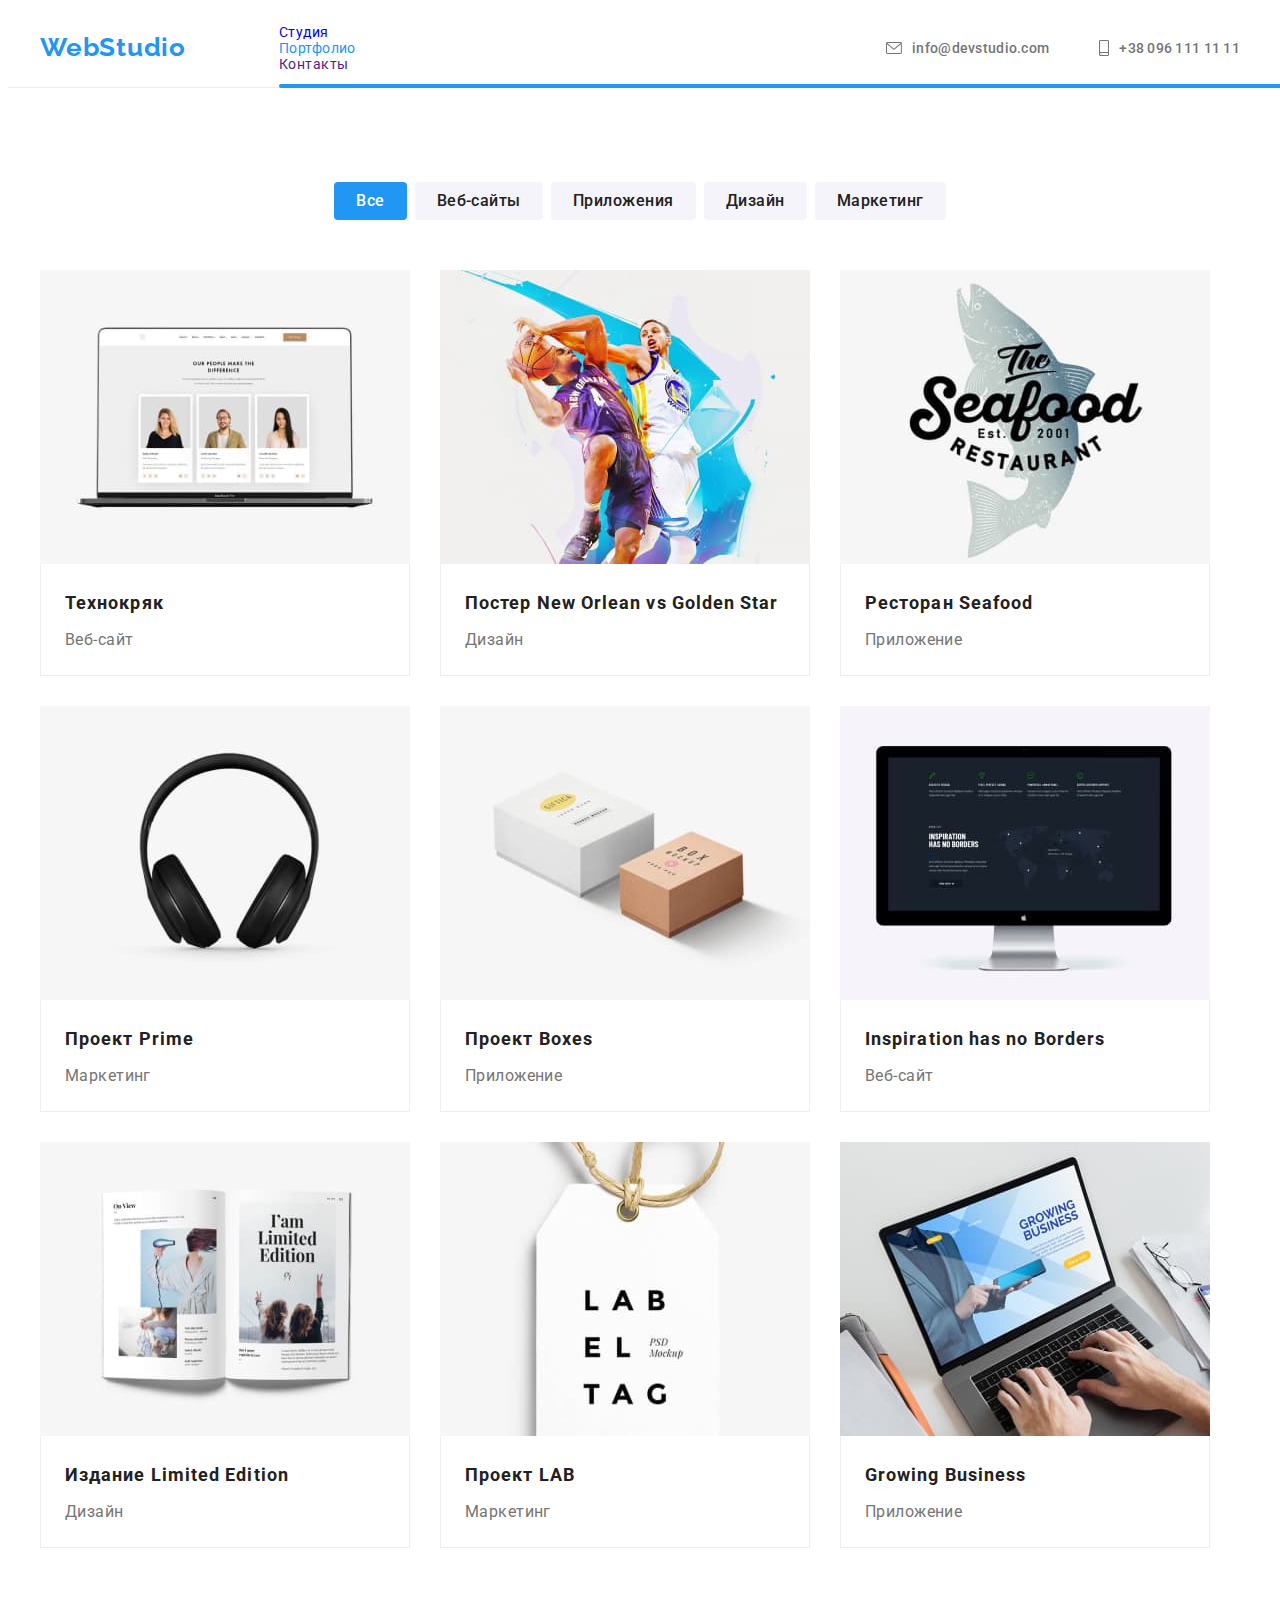
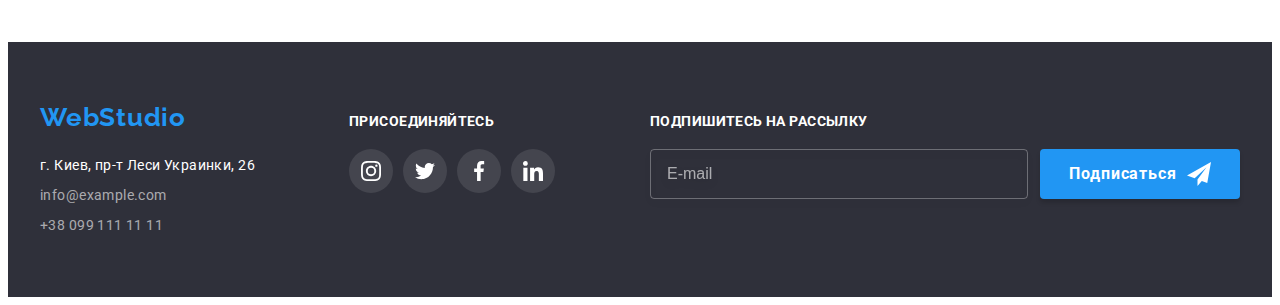
==== commit da5133b6: "Рефакторинг коду CSS сторінки portfolio" ====
--- a/portfolio.html
+++ b/portfolio.html
@@ -19,7 +19,6 @@
       crossorigin="anonymous"
       referrerpolicy="no-referrer"
     />
-    <link rel="stylesheet" href="./css/styles.css" />
     <link rel="stylesheet" href="./css/main.min.css" />
   </head>
 
@@ -64,7 +63,7 @@
       <!-- Портфолио с примерами работ -->
       <section class="portfolio">
         <div class="container portfolio-container">
-          <h1 class="portfolio-title">Портфолио с примерами работ</h1>
+          <h1 class="visually-hidden">Портфолио с примерами работ</h1>
           <!-- Кнопки фильтра -->
           <ul class="list button-list">
             <li class="button-list-item">
--- a/css/main.min.css
+++ b/css/main.min.css
@@ -1,2 +1,2 @@
-:root{--bg-color: #ffffff;--title-text-color: #212121;--content-text-color: #757575;--text-hover-color: #2196f3;--btn-color: #2196f3;--btn-filter-color: #f5f4fa;--btn-color-hover: #188ce8;--btn-text-first-color: #ffffff;--btn-text-second-color: #212121;--logo-dark-color: #000000;--logo-light-color: #ffffff;--color-transparency: rgba(255, 255, 255, 0.6);--hero-bg-color: #c4c4c4;--hero-gradient: rgba(47, 48, 58, 0.4);--header-border-color: #ececec;--team-bg-color: #f5f4fa;--advantage-item-bg: #f5f4fa;--social-light-color: #afb1b8;--social-light-bg: #ffffff;--social-dark-color: #ffffff;--social-dark-bg: rgba(255, 255, 255, 0.1);--social-color-hover: #ffffff;--social-bg-color-hover: #2196f3;--footer-title-color: #ffffff;--clients-item: #afb1b8;--clients-item-hover: #2196f3;--footer-bg-color: #2f303a;--cubic: cubic-bezier(0.4, 0, 0.2, 1);--icon-close-modal-first-color: #000000;--icon-close-modal-second-color: #2196f3}.visually-hidden{position:absolute;white-space:nowrap;width:1px;height:1px;overflow:hidden;border:0;padding:0;clip:rect(0 0 0 0);-webkit-clip-path:inset(50%);clip-path:inset(50%);margin:-1px}body{font-family:'Roboto', sans-serif;color:var(--content-text-color);font-size:14px;font-weight:400;letter-spacing:0.03em;background-color:var(--bg-color)}.link{text-decoration:none}.list{list-style:none}img{display:block}p,h1,h2,h3,h4,h5,h6{margin:0}ul{margin:0;padding:0}.container{width:1200px;padding-left:15px;padding-right:15px;margin:0 auto}.logo{margin-right:93px;font-family:Raleway;font-weight:700;font-size:26px;line-height:calc(31 / 26);letter-spacing:0.03em;color:var(--text-hover-color)}.logo--dark{color:var(--logo-dark-color)}.logo-light{color:var(--logo-light-color)}.header{border-bottom:1px solid var(--header-border-color)}.header-container{display:-webkit-box;display:-ms-flexbox;display:flex;-webkit-box-align:center;-ms-flex-align:center;align-items:center}.nav-list{display:-webkit-box;display:-ms-flexbox;display:flex}.nav-link{display:block;position:relative;padding-top:32px;padding-bottom:31px;font-weight:500;line-height:calc(16 / 14);letter-spacing:0.02em;color:var(--title-text-color);-webkit-transition-property:color;transition-property:color;-webkit-transition-duration:250ms;transition-duration:250ms;-webkit-transition-timing-function:cubic-bezier(0.4, 0, 0.2, 1);transition-timing-function:cubic-bezier(0.4, 0, 0.2, 1)}.nav-link:hover,.nav-link:focus{color:var(--text-hover-color)}.nav-list-item:not(:last-child){margin-right:50px}.current{color:var(--text-hover-color)}.current::after{content:'';display:block;position:absolute;width:100%;height:4px;margin-top:28px;background-color:var(--text-hover-color);border-radius:2px}.header-contact{display:-webkit-box;display:-ms-flexbox;display:flex;-webkit-box-align:center;-ms-flex-align:center;align-items:center;margin-left:auto}.header-contact-item:last-child{margin-left:50px}.nav-link-mail,.nav-link-tel{display:-webkit-box;display:-ms-flexbox;display:flex;-webkit-box-align:center;-ms-flex-align:center;align-items:center;padding-top:32px;padding-bottom:31px;font-family:'Roboto', sans-serif;font-weight:500;font-size:14px;line-height:calc(16 / 14);letter-spacing:0.02em;color:var(--content-text-color);-webkit-transition-property:color;transition-property:color;-webkit-transition-duration:250ms;transition-duration:250ms;-webkit-transition-timing-function:cubic-bezier(0.4, 0, 0.2, 1);transition-timing-function:cubic-bezier(0.4, 0, 0.2, 1)}.nav-link-mail:hover,.nav-link-mail:focus,.nav-link-tel:hover,.nav-link-tel:focus{color:var(--text-hover-color)}.header-contact-icon{margin-right:10px;fill:currentColor}.hero{padding-top:200px;padding-bottom:200px;background-color:var(--hero-bg-color);background-image:-webkit-gradient(linear, left top, left bottom, from(var(--hero-gradient)), to(var(--hero-gradient))),url("../images/hero.jpg");background-image:linear-gradient(var(--hero-gradient), var(--hero-gradient)),url("../images/hero.jpg");background-repeat:no-repeat;background-position:center;max-width:1600px;background-size:cover;height:600px;margin:0 auto}.hero-title{margin:0 auto 30px;width:696px;font-weight:900;font-size:44px;line-height:calc(60 / 44);text-align:center;letter-spacing:0.06em;text-transform:uppercase;color:var(--bg-color)}.confirm-btn,.hero-btn{display:block;margin:0 auto;cursor:pointer;width:200px;height:50px;border-radius:4px;background-color:var(--btn-color);border:none;font-family:Roboto;font-weight:700;font-size:16px;line-height:calc(30 / 16);text-align:center;letter-spacing:0.06em;color:var(--btn-text-first-color);-webkit-transition-property:background-color;transition-property:background-color;-webkit-transition-duration:250ms;transition-duration:250ms;-webkit-transition-timing-function:var(--cubic);transition-timing-function:var(--cubic)}.confirm-btn:hover,.confirm-btn:focus,.hero-btn:hover,.hero-btn:focus{background-color:var(--btn-color-hover)}.advantage{padding-top:94px}.advantage-list{display:-webkit-box;display:-ms-flexbox;display:flex}.advantage-item{width:270px}.advantage-item:not(:last-child){margin-right:30px}.advantage-icon-bg{display:-webkit-box;display:-ms-flexbox;display:flex;-webkit-box-pack:center;-ms-flex-pack:center;justify-content:center;-webkit-box-align:center;-ms-flex-align:center;align-items:center;height:120px;margin-bottom:30px;background-color:var(--advantage-item-bg);border-radius:4px}.advantage-item-title{margin-bottom:10px;font-weight:700;line-height:calc(16 / 14);text-transform:uppercase;color:var(--title-text-color)}.advantage-item-text{line-height:calc(24 / 14)}.work{padding-top:94px;padding-bottom:94px}.work-title{margin-bottom:50px;text-align:center;font-weight:700;font-size:36px;line-height:calc(42 / 36);color:var(--title-text-color)}.work-list{display:-webkit-box;display:-ms-flexbox;display:flex}.work-list-item{position:relative}.work-list-item:not(:last-child){margin-right:30px}.work-item-title{position:absolute;width:100%;bottom:0;font-style:normal;font-weight:700;font-size:14px;line-height:calc(16 / 14);text-align:center;text-transform:uppercase;color:var(--btn-text-first-color);padding-top:27px;padding-bottom:27px;background-color:rgba(47,48,58,0.8)}.team{padding-top:94px;padding-bottom:94px;background-color:var(--team-bg-color)}.team-title{text-align:center;margin-bottom:50px;font-weight:700;font-size:36px;line-height:calc(42 / 36);color:var(--title-text-color)}.team-list{display:-webkit-box;display:-ms-flexbox;display:flex}.team-list-item{width:270px}.team-list-item:not(:last-child){margin-right:30px}.team-list-img{-webkit-box-shadow:0px 1px 3px rgba(0,0,0,0.12),0px 1px 1px rgba(0,0,0,0.14),0px 2px 1px rgba(0,0,0,0.2);box-shadow:0px 1px 3px rgba(0,0,0,0.12),0px 1px 1px rgba(0,0,0,0.14),0px 2px 1px rgba(0,0,0,0.2)}.team-card-title{padding-top:30px;padding-bottom:30px;padding-left:32px;padding-right:32px;background-color:#ffffff;-webkit-box-shadow:0px 1px 3px rgba(0,0,0,0.12),0px 1px 1px rgba(0,0,0,0.14),0px 2px 1px rgba(0,0,0,0.2);box-shadow:0px 1px 3px rgba(0,0,0,0.12),0px 1px 1px rgba(0,0,0,0.14),0px 2px 1px rgba(0,0,0,0.2);border-radius:0px 0px 4px 4px}.team-item-title{text-align:center;padding-bottom:10px;font-weight:500;font-size:16px;line-height:calc(19 / 16);color:var(--title-text-color)}.team-item-text{text-align:center;font-size:16px;line-height:calc(19 / 16);padding-bottom:16px}.social{display:-webkit-box;display:-ms-flexbox;display:flex;-webkit-box-pack:center;-ms-flex-pack:center;justify-content:center}.social__item:not(:last-child){margin-right:10px}.social__link{display:-webkit-box;display:-ms-flexbox;display:flex;-webkit-box-pack:center;-ms-flex-pack:center;justify-content:center;-webkit-box-align:center;-ms-flex-align:center;align-items:center;width:44px;height:44px;border-radius:50%;-webkit-transition:background-color 250ms cubic-bezier(0.4, 0, 0.2, 1),color 250ms cubic-bezier(0.4, 0, 0.2, 1);transition:background-color 250ms cubic-bezier(0.4, 0, 0.2, 1),color 250ms cubic-bezier(0.4, 0, 0.2, 1)}.social__link:hover,.social__link:focus{background-color:var(--social-bg-color-hover);color:var(--social-color-hover)}.social__link--light{background-color:var(--social-light-bg);color:var(--social-light-color)}.social__link--dark{background-color:var(--social-dark-bg);color:var(--social-dark-color)}.social__icon{fill:currentColor}.clients{padding-top:94px;padding-bottom:94px;background-color:var(--bg-color)}.clients-title{text-align:center;margin-bottom:50px;font-weight:700;font-size:36px;line-height:calc(42 / 36);color:var(--title-text-color)}.clients-list{display:-webkit-box;display:-ms-flexbox;display:flex}.clients-list-item{width:170px;height:92px}.clients-list-item:not(:last-child){margin-right:30px}.clients-list-link{display:-webkit-box;display:-ms-flexbox;display:flex;width:100%;height:100%;-webkit-box-pack:center;-ms-flex-pack:center;justify-content:center;-webkit-box-align:center;-ms-flex-align:center;align-items:center;border:1px solid var(--clients-item);border-radius:4px;color:var(--clients-item);-webkit-transition:border 250ms cubic-bezier(0.4, 0, 0.2, 1),color 250ms cubic-bezier(0.4, 0, 0.2, 1);transition:border 250ms cubic-bezier(0.4, 0, 0.2, 1),color 250ms cubic-bezier(0.4, 0, 0.2, 1)}.clients-list-link:hover,.clients-list-link:focus{border:1px solid var(--clients-item-hover);color:var(--clients-item-hover)}.clients-icon{fill:currentColor}.footer{padding-top:60px;padding-bottom:60px;background-color:var(--footer-bg-color)}.footer-container{display:-webkit-box;display:-ms-flexbox;display:flex;-webkit-box-align:baseline;-ms-flex-align:baseline;align-items:baseline}.footer__title{margin-bottom:20px;font-weight:700;font-size:14px;line-height:calc(16 / 14);text-transform:uppercase;color:var(--footer-title-color)}.address{padding-top:20px}.address-list-item:not(:last-child){margin-bottom:6px}.footer-link{font-style:normal;line-height:calc(24 / 14);color:var(--btn-text-first-color);-webkit-transition-property:color;transition-property:color;-webkit-transition-duration:250ms;transition-duration:250ms;-webkit-transition-timing-function:cubic-bezier(0.4, 0, 0.2, 1);transition-timing-function:cubic-bezier(0.4, 0, 0.2, 1)}.footer-link:hover,.footer-link:focus{color:var(--text-hover-color)}.transparency{color:var(--color-transparency)}.join{padding-left:70px}.subscription{margin-left:auto}.subscription-form{display:-webkit-box;display:-ms-flexbox;display:flex}.subscription-mail{width:358px;margin-right:12px;padding-left:16px;font-size:16px;line-height:calc(20 / 16);color:var(--color-transparency);border:1px solid rgba(255,255,255,0.3);-webkit-filter:drop-shadow(0px 4px 4px rgba(0,0,0,0.15));filter:drop-shadow(0px 4px 4px rgba(0,0,0,0.15));border-radius:4px;background-color:transparent}.subscription-mail::-webkit-input-placeholder{font-size:16px;line-height:calc(20 / 16);color:var(--color-transparency)}.subscription-mail:-ms-input-placeholder{font-size:16px;line-height:calc(20 / 16);color:var(--color-transparency)}.subscription-mail::-ms-input-placeholder{font-size:16px;line-height:calc(20 / 16);color:var(--color-transparency)}.subscription-mail::placeholder{font-size:16px;line-height:calc(20 / 16);color:var(--color-transparency)}.subscription-btn{display:-webkit-box;display:-ms-flexbox;display:flex;-webkit-box-pack:center;-ms-flex-pack:center;justify-content:center;-webkit-box-align:center;-ms-flex-align:center;align-items:center;cursor:pointer;width:200px;height:50px;padding:0;margin:0;border-radius:4px;background-color:var(--btn-color);border:none;-webkit-box-shadow:0px 4px 4px rgba(0,0,0,0.15);box-shadow:0px 4px 4px rgba(0,0,0,0.15);font-family:Roboto;font-weight:700;font-size:16px;line-height:calc(30 / 16);text-align:center;letter-spacing:0.06em;color:var(--btn-text-first-color);-webkit-transition-property:background-color;transition-property:background-color;-webkit-transition-duration:250ms;transition-duration:250ms;-webkit-transition-timing-function:cubic-bezier(0.4, 0, 0.2, 1);transition-timing-function:cubic-bezier(0.4, 0, 0.2, 1)}.subscription-btn-icon{margin-left:10px}.backdrop{position:fixed;top:0;left:0;width:100%;height:100%;background-color:rgba(0,0,0,0.2);opacity:1;-webkit-transition:opacity 250ms var(--cubic);transition:opacity 250ms var(--cubic)}.backdrop.is-hidden{visibility:hidden;opacity:0;pointer-events:none}.backdrop.is-hidden .modal{-webkit-transform:translate(-50%, -50%) translateY(-40px);transform:translate(-50%, -50%) translateY(-40px)}.modal{position:absolute;top:50%;left:50%;width:528px;height:581px;padding:40px;background-color:var(--bg-color);-webkit-box-shadow:0px 1px 3px rgba(0,0,0,0.12),0px 1px 1px rgba(0,0,0,0.14),0px 2px 1px rgba(0,0,0,0.2);box-shadow:0px 1px 3px rgba(0,0,0,0.12),0px 1px 1px rgba(0,0,0,0.14),0px 2px 1px rgba(0,0,0,0.2);border-radius:4px;-webkit-transition:-webkit-transform 250ms var(--cubic);transition:-webkit-transform 250ms var(--cubic);transition:transform 250ms var(--cubic);transition:transform 250ms var(--cubic), -webkit-transform 250ms var(--cubic);-webkit-transform:translate(-50%, -50%) translateY(0px);transform:translate(-50%, -50%) translateY(0px)}.modal-title{margin-bottom:12px;font-weight:700;font-size:20px;line-height:calc(23 / 20);text-align:center;color:var(--title-text-color)}.icon-close-modal{display:-webkit-box;display:-ms-flexbox;display:flex;-webkit-box-pack:center;-ms-flex-pack:center;justify-content:center;-webkit-box-align:center;-ms-flex-align:center;align-items:center;position:absolute;top:8px;right:8px;width:30px;height:30px;padding:0;border-radius:50%;background-color:var(--bg-color);border:1px solid rgba(0,0,0,0.1);color:var(--icon-close-modal-first-color);-webkit-transition:color 250ms var(--cubic);transition:color 250ms var(--cubic)}.icon-close-modal:hover,.icon-close-modal:hover{color:var(--icon-close-modal-second-color)}.close-modal-icon{fill:currentColor}.form-label{display:block;padding-bottom:10px;font-size:12px;line-height:calc(14 / 12);letter-spacing:0.01em}.input-wrap{position:relative;display:block}.input{display:block;height:40px;margin-top:4px;padding-left:42px;width:100%;font-size:16px;border:1px solid rgba(33,33,33,0.2);border-radius:4px;outline:none;-webkit-transition:border 250ms var(--cubic);transition:border 250ms var(--cubic)}.input:focus{border:1px solid var(--icon-close-modal-second-color)}.input:focus+.input-icon{fill:var(--icon-close-modal-second-color)}.input-icon{position:absolute;top:50%;left:15px;-webkit-transform:translateY(-50%);transform:translateY(-50%);-webkit-transition:fill 250ms var(--cubic);transition:fill 250ms var(--cubic)}.form-comment{display:block;width:100%;height:120px;margin-top:4px;padding:12px 16px;font-size:14px;line-height:calc(14 / 12);letter-spacing:0.01em;border:1px solid rgba(33,33,33,0.2);border-radius:4px;outline:none;resize:none;-webkit-transition:border 250ms var(--cubic);transition:border 250ms var(--cubic)}.form-comment:focus{border:1px solid var(--icon-close-modal-second-color)}.form-comment::-webkit-input-placeholder{font-size:12px;line-height:calc(14 / 12);color:rgba(117,117,117,0.5)}.form-comment:-ms-input-placeholder{font-size:12px;line-height:calc(14 / 12);color:rgba(117,117,117,0.5)}.form-comment::-ms-input-placeholder{font-size:12px;line-height:calc(14 / 12);color:rgba(117,117,117,0.5)}.form-comment::placeholder{font-size:12px;line-height:calc(14 / 12);color:rgba(117,117,117,0.5)}.checkbox{position:absolute;white-space:nowrap;width:1px;height:1px;overflow:hidden;border:0;padding:0;clip:rect(0 0 0 0);-webkit-clip-path:inset(50%);clip-path:inset(50%);margin:-1px}.checkbox:checked+.checkbox-icon{background-color:var(--icon-close-modal-second-color);border-color:var(--icon-close-modal-second-color);background-image:url(../images/icons/checkbox2.svg);background-size:contain;background-origin:border-box}.checkbox-icon{width:16px;height:15px;border:2px solid var(--title-text-color);border-radius:2px;margin-right:7px}.confirm{padding-top:10px;padding-bottom:30px}.confirm-label{display:-webkit-box;display:-ms-flexbox;display:flex;-webkit-box-align:center;-ms-flex-align:center;align-items:center;-webkit-box-pack:center;-ms-flex-pack:center;justify-content:center;line-height:calc(24 / 14)}.confirm-link{display:inline}
+:root{--bg-color: #ffffff;--title-text-color: #212121;--content-text-color: #757575;--text-hover-color: #2196f3;--btn-color: #2196f3;--btn-filter-color: #f5f4fa;--btn-color-hover: #188ce8;--btn-text-first-color: #ffffff;--btn-text-second-color: #212121;--logo-dark-color: #000000;--logo-light-color: #ffffff;--color-transparency: rgba(255, 255, 255, 0.6);--hero-bg-color: #c4c4c4;--hero-gradient: rgba(47, 48, 58, 0.4);--header-border-color: #ececec;--team-bg-color: #f5f4fa;--advantage-item-bg: #f5f4fa;--social-light-color: #afb1b8;--social-light-bg: #ffffff;--social-dark-color: #ffffff;--social-dark-bg: rgba(255, 255, 255, 0.1);--social-color-hover: #ffffff;--social-bg-color-hover: #2196f3;--footer-title-color: #ffffff;--clients-item: #afb1b8;--clients-item-hover: #2196f3;--footer-bg-color: #2f303a;--cubic: cubic-bezier(0.4, 0, 0.2, 1);--icon-close-modal-first-color: #000000;--icon-close-modal-second-color: #2196f3}.visually-hidden{position:absolute;white-space:nowrap;width:1px;height:1px;overflow:hidden;border:0;padding:0;clip:rect(0 0 0 0);-webkit-clip-path:inset(50%);clip-path:inset(50%);margin:-1px}body{font-family:'Roboto', sans-serif;color:var(--content-text-color);font-size:14px;font-weight:400;letter-spacing:0.03em;background-color:var(--bg-color)}.link{text-decoration:none}.list{list-style:none}img{display:block}p,h1,h2,h3,h4,h5,h6{margin:0}ul{margin:0;padding:0}.container{width:1200px;padding-left:15px;padding-right:15px;margin:0 auto}.logo{margin-right:93px;font-family:Raleway;font-weight:700;font-size:26px;line-height:calc(31 / 26);letter-spacing:0.03em;color:var(--text-hover-color)}.logo--dark{color:var(--logo-dark-color)}.logo--light{color:var(--logo-light-color)}.header{border-bottom:1px solid var(--header-border-color)}.header-container{display:-webkit-box;display:-ms-flexbox;display:flex;-webkit-box-align:center;-ms-flex-align:center;align-items:center}.nav{display:-webkit-box;display:-ms-flexbox;display:flex}.nav__link{display:block;position:relative;padding-top:32px;padding-bottom:31px;font-weight:500;line-height:calc(16 / 14);letter-spacing:0.02em;color:var(--title-text-color);-webkit-transition-property:color;transition-property:color;-webkit-transition-duration:250ms;transition-duration:250ms;-webkit-transition-timing-function:cubic-bezier(0.4, 0, 0.2, 1);transition-timing-function:cubic-bezier(0.4, 0, 0.2, 1)}.nav__link:hover,.nav__link:focus{color:var(--text-hover-color)}.nav__item:not(:last-child){margin-right:50px}.current{color:var(--text-hover-color)}.current::after{content:'';display:block;position:absolute;width:100%;height:4px;margin-top:28px;background-color:var(--text-hover-color);border-radius:2px}.header-contact{display:-webkit-box;display:-ms-flexbox;display:flex;-webkit-box-align:center;-ms-flex-align:center;align-items:center;margin-left:auto}.header-contact-item:last-child{margin-left:50px}.nav-link-mail,.nav-link-tel{display:-webkit-box;display:-ms-flexbox;display:flex;-webkit-box-align:center;-ms-flex-align:center;align-items:center;padding-top:32px;padding-bottom:31px;font-family:'Roboto', sans-serif;font-weight:500;font-size:14px;line-height:calc(16 / 14);letter-spacing:0.02em;color:var(--content-text-color);-webkit-transition-property:color;transition-property:color;-webkit-transition-duration:250ms;transition-duration:250ms;-webkit-transition-timing-function:cubic-bezier(0.4, 0, 0.2, 1);transition-timing-function:cubic-bezier(0.4, 0, 0.2, 1)}.nav-link-mail:hover,.nav-link-mail:focus,.nav-link-tel:hover,.nav-link-tel:focus{color:var(--text-hover-color)}.header-contact-icon{margin-right:10px;fill:currentColor}.hero{padding-top:200px;padding-bottom:200px;background-color:var(--hero-bg-color);background-image:-webkit-gradient(linear, left top, left bottom, from(var(--hero-gradient)), to(var(--hero-gradient))),url("../images/hero.jpg");background-image:linear-gradient(var(--hero-gradient), var(--hero-gradient)),url("../images/hero.jpg");background-repeat:no-repeat;background-position:center;max-width:1600px;background-size:cover;height:600px;margin:0 auto}.hero-title{margin:0 auto 30px;width:696px;font-weight:900;font-size:44px;line-height:calc(60 / 44);text-align:center;letter-spacing:0.06em;text-transform:uppercase;color:var(--bg-color)}.confirm-btn,.hero-btn{display:block;margin:0 auto;cursor:pointer;width:200px;height:50px;border-radius:4px;background-color:var(--btn-color);border:none;font-family:Roboto;font-weight:700;font-size:16px;line-height:calc(30 / 16);text-align:center;letter-spacing:0.06em;color:var(--btn-text-first-color);-webkit-transition-property:background-color;transition-property:background-color;-webkit-transition-duration:250ms;transition-duration:250ms;-webkit-transition-timing-function:var(--cubic);transition-timing-function:var(--cubic)}.confirm-btn:hover,.confirm-btn:focus,.hero-btn:hover,.hero-btn:focus{background-color:var(--btn-color-hover)}.advantage{padding-top:94px}.advantage-list{display:-webkit-box;display:-ms-flexbox;display:flex}.advantage-item{width:270px}.advantage-item:not(:last-child){margin-right:30px}.advantage-icon-bg{display:-webkit-box;display:-ms-flexbox;display:flex;-webkit-box-pack:center;-ms-flex-pack:center;justify-content:center;-webkit-box-align:center;-ms-flex-align:center;align-items:center;height:120px;margin-bottom:30px;background-color:var(--advantage-item-bg);border-radius:4px}.advantage-item-title{margin-bottom:10px;font-weight:700;line-height:calc(16 / 14);text-transform:uppercase;color:var(--title-text-color)}.advantage-item-text{line-height:calc(24 / 14)}.work{padding-top:94px;padding-bottom:94px}.work-title{margin-bottom:50px;text-align:center;font-weight:700;font-size:36px;line-height:calc(42 / 36);color:var(--title-text-color)}.work-list{display:-webkit-box;display:-ms-flexbox;display:flex}.work-list-item{position:relative}.work-list-item:not(:last-child){margin-right:30px}.work-item-title{position:absolute;width:100%;bottom:0;font-style:normal;font-weight:700;font-size:14px;line-height:calc(16 / 14);text-align:center;text-transform:uppercase;color:var(--btn-text-first-color);padding-top:27px;padding-bottom:27px;background-color:rgba(47,48,58,0.8)}.team{padding-top:94px;padding-bottom:94px;background-color:var(--team-bg-color)}.team-title{text-align:center;margin-bottom:50px;font-weight:700;font-size:36px;line-height:calc(42 / 36);color:var(--title-text-color)}.team-list{display:-webkit-box;display:-ms-flexbox;display:flex}.team-list-item{width:270px}.team-list-item:not(:last-child){margin-right:30px}.team-list-img{-webkit-box-shadow:0px 1px 3px rgba(0,0,0,0.12),0px 1px 1px rgba(0,0,0,0.14),0px 2px 1px rgba(0,0,0,0.2);box-shadow:0px 1px 3px rgba(0,0,0,0.12),0px 1px 1px rgba(0,0,0,0.14),0px 2px 1px rgba(0,0,0,0.2)}.team-card-title{padding-top:30px;padding-bottom:30px;padding-left:32px;padding-right:32px;background-color:#ffffff;-webkit-box-shadow:0px 1px 3px rgba(0,0,0,0.12),0px 1px 1px rgba(0,0,0,0.14),0px 2px 1px rgba(0,0,0,0.2);box-shadow:0px 1px 3px rgba(0,0,0,0.12),0px 1px 1px rgba(0,0,0,0.14),0px 2px 1px rgba(0,0,0,0.2);border-radius:0px 0px 4px 4px}.team-item-title{text-align:center;padding-bottom:10px;font-weight:500;font-size:16px;line-height:calc(19 / 16);color:var(--title-text-color)}.team-item-text{text-align:center;font-size:16px;line-height:calc(19 / 16);padding-bottom:16px}.social{display:-webkit-box;display:-ms-flexbox;display:flex;-webkit-box-pack:center;-ms-flex-pack:center;justify-content:center}.social__item:not(:last-child){margin-right:10px}.social__link{display:-webkit-box;display:-ms-flexbox;display:flex;-webkit-box-pack:center;-ms-flex-pack:center;justify-content:center;-webkit-box-align:center;-ms-flex-align:center;align-items:center;width:44px;height:44px;border-radius:50%;-webkit-transition:background-color 250ms cubic-bezier(0.4, 0, 0.2, 1),color 250ms cubic-bezier(0.4, 0, 0.2, 1);transition:background-color 250ms cubic-bezier(0.4, 0, 0.2, 1),color 250ms cubic-bezier(0.4, 0, 0.2, 1)}.social__link:hover,.social__link:focus{background-color:var(--social-bg-color-hover);color:var(--social-color-hover)}.social__link--light{background-color:var(--social-light-bg);color:var(--social-light-color)}.social__link--dark{background-color:var(--social-dark-bg);color:var(--social-dark-color)}.social__icon{fill:currentColor}.clients{padding-top:94px;padding-bottom:94px;background-color:var(--bg-color)}.clients-title{text-align:center;margin-bottom:50px;font-weight:700;font-size:36px;line-height:calc(42 / 36);color:var(--title-text-color)}.clients-list{display:-webkit-box;display:-ms-flexbox;display:flex}.clients-list-item{width:170px;height:92px}.clients-list-item:not(:last-child){margin-right:30px}.clients-list-link{display:-webkit-box;display:-ms-flexbox;display:flex;width:100%;height:100%;-webkit-box-pack:center;-ms-flex-pack:center;justify-content:center;-webkit-box-align:center;-ms-flex-align:center;align-items:center;border:1px solid var(--clients-item);border-radius:4px;color:var(--clients-item);-webkit-transition:border 250ms cubic-bezier(0.4, 0, 0.2, 1),color 250ms cubic-bezier(0.4, 0, 0.2, 1);transition:border 250ms cubic-bezier(0.4, 0, 0.2, 1),color 250ms cubic-bezier(0.4, 0, 0.2, 1)}.clients-list-link:hover,.clients-list-link:focus{border:1px solid var(--clients-item-hover);color:var(--clients-item-hover)}.clients-icon{fill:currentColor}.footer{padding-top:60px;padding-bottom:60px;background-color:var(--footer-bg-color)}.footer-container{display:-webkit-box;display:-ms-flexbox;display:flex;-webkit-box-align:baseline;-ms-flex-align:baseline;align-items:baseline}.footer__title{margin-bottom:20px;font-weight:700;font-size:14px;line-height:calc(16 / 14);text-transform:uppercase;color:var(--footer-title-color)}.address{padding-top:20px}.address-list-item:not(:last-child){margin-bottom:6px}.footer-link{font-style:normal;line-height:calc(24 / 14);color:var(--btn-text-first-color);-webkit-transition-property:color;transition-property:color;-webkit-transition-duration:250ms;transition-duration:250ms;-webkit-transition-timing-function:cubic-bezier(0.4, 0, 0.2, 1);transition-timing-function:cubic-bezier(0.4, 0, 0.2, 1)}.footer-link:hover,.footer-link:focus{color:var(--text-hover-color)}.transparency{color:var(--color-transparency)}.join{padding-left:70px}.subscription{margin-left:auto}.subscription-form{display:-webkit-box;display:-ms-flexbox;display:flex}.subscription-mail{width:358px;margin-right:12px;padding-left:16px;font-size:16px;line-height:calc(20 / 16);color:var(--color-transparency);border:1px solid rgba(255,255,255,0.3);-webkit-filter:drop-shadow(0px 4px 4px rgba(0,0,0,0.15));filter:drop-shadow(0px 4px 4px rgba(0,0,0,0.15));border-radius:4px;background-color:transparent}.subscription-mail::-webkit-input-placeholder{font-size:16px;line-height:calc(20 / 16);color:var(--color-transparency)}.subscription-mail:-ms-input-placeholder{font-size:16px;line-height:calc(20 / 16);color:var(--color-transparency)}.subscription-mail::-ms-input-placeholder{font-size:16px;line-height:calc(20 / 16);color:var(--color-transparency)}.subscription-mail::placeholder{font-size:16px;line-height:calc(20 / 16);color:var(--color-transparency)}.subscription-btn{display:-webkit-box;display:-ms-flexbox;display:flex;-webkit-box-pack:center;-ms-flex-pack:center;justify-content:center;-webkit-box-align:center;-ms-flex-align:center;align-items:center;cursor:pointer;width:200px;height:50px;padding:0;margin:0;border-radius:4px;background-color:var(--btn-color);border:none;-webkit-box-shadow:0px 4px 4px rgba(0,0,0,0.15);box-shadow:0px 4px 4px rgba(0,0,0,0.15);font-family:Roboto;font-weight:700;font-size:16px;line-height:calc(30 / 16);text-align:center;letter-spacing:0.06em;color:var(--btn-text-first-color);-webkit-transition-property:background-color;transition-property:background-color;-webkit-transition-duration:250ms;transition-duration:250ms;-webkit-transition-timing-function:cubic-bezier(0.4, 0, 0.2, 1);transition-timing-function:cubic-bezier(0.4, 0, 0.2, 1)}.subscription-btn-icon{margin-left:10px}.backdrop{position:fixed;top:0;left:0;width:100%;height:100%;background-color:rgba(0,0,0,0.2);opacity:1;-webkit-transition:opacity 250ms var(--cubic);transition:opacity 250ms var(--cubic)}.backdrop.is-hidden{visibility:hidden;opacity:0;pointer-events:none}.backdrop.is-hidden .modal{-webkit-transform:translate(-50%, -50%) translateY(-40px);transform:translate(-50%, -50%) translateY(-40px)}.modal{position:absolute;top:50%;left:50%;width:528px;height:581px;padding:40px;background-color:var(--bg-color);-webkit-box-shadow:0px 1px 3px rgba(0,0,0,0.12),0px 1px 1px rgba(0,0,0,0.14),0px 2px 1px rgba(0,0,0,0.2);box-shadow:0px 1px 3px rgba(0,0,0,0.12),0px 1px 1px rgba(0,0,0,0.14),0px 2px 1px rgba(0,0,0,0.2);border-radius:4px;-webkit-transition:-webkit-transform 250ms var(--cubic);transition:-webkit-transform 250ms var(--cubic);transition:transform 250ms var(--cubic);transition:transform 250ms var(--cubic), -webkit-transform 250ms var(--cubic);-webkit-transform:translate(-50%, -50%) translateY(0px);transform:translate(-50%, -50%) translateY(0px)}.modal-title{margin-bottom:12px;font-weight:700;font-size:20px;line-height:calc(23 / 20);text-align:center;color:var(--title-text-color)}.icon-close-modal{display:-webkit-box;display:-ms-flexbox;display:flex;-webkit-box-pack:center;-ms-flex-pack:center;justify-content:center;-webkit-box-align:center;-ms-flex-align:center;align-items:center;position:absolute;top:8px;right:8px;width:30px;height:30px;padding:0;border-radius:50%;background-color:var(--bg-color);border:1px solid rgba(0,0,0,0.1);color:var(--icon-close-modal-first-color);-webkit-transition:color 250ms var(--cubic);transition:color 250ms var(--cubic)}.icon-close-modal:hover,.icon-close-modal:hover{color:var(--icon-close-modal-second-color)}.close-modal-icon{fill:currentColor}.form-label{display:block;padding-bottom:10px;font-size:12px;line-height:calc(14 / 12);letter-spacing:0.01em}.input-wrap{position:relative;display:block}.input{display:block;height:40px;margin-top:4px;padding-left:42px;width:100%;font-size:16px;border:1px solid rgba(33,33,33,0.2);border-radius:4px;outline:none;-webkit-transition:border 250ms var(--cubic);transition:border 250ms var(--cubic)}.input:focus{border:1px solid var(--icon-close-modal-second-color)}.input:focus+.input-icon{fill:var(--icon-close-modal-second-color)}.input-icon{position:absolute;top:50%;left:15px;-webkit-transform:translateY(-50%);transform:translateY(-50%);-webkit-transition:fill 250ms var(--cubic);transition:fill 250ms var(--cubic)}.form-comment{display:block;width:100%;height:120px;margin-top:4px;padding:12px 16px;font-size:14px;line-height:calc(14 / 12);letter-spacing:0.01em;border:1px solid rgba(33,33,33,0.2);border-radius:4px;outline:none;resize:none;-webkit-transition:border 250ms var(--cubic);transition:border 250ms var(--cubic)}.form-comment:focus{border:1px solid var(--icon-close-modal-second-color)}.form-comment::-webkit-input-placeholder{font-size:12px;line-height:calc(14 / 12);color:rgba(117,117,117,0.5)}.form-comment:-ms-input-placeholder{font-size:12px;line-height:calc(14 / 12);color:rgba(117,117,117,0.5)}.form-comment::-ms-input-placeholder{font-size:12px;line-height:calc(14 / 12);color:rgba(117,117,117,0.5)}.form-comment::placeholder{font-size:12px;line-height:calc(14 / 12);color:rgba(117,117,117,0.5)}.checkbox{position:absolute;white-space:nowrap;width:1px;height:1px;overflow:hidden;border:0;padding:0;clip:rect(0 0 0 0);-webkit-clip-path:inset(50%);clip-path:inset(50%);margin:-1px}.checkbox:checked+.checkbox-icon{background-color:var(--icon-close-modal-second-color);border-color:var(--icon-close-modal-second-color);background-image:url(../images/icons/checkbox2.svg);background-size:contain;background-origin:border-box}.checkbox-icon{width:16px;height:15px;border:2px solid var(--title-text-color);border-radius:2px;margin-right:7px}.confirm{padding-top:10px;padding-bottom:30px}.confirm-label{display:-webkit-box;display:-ms-flexbox;display:flex;-webkit-box-align:center;-ms-flex-align:center;align-items:center;-webkit-box-pack:center;-ms-flex-pack:center;justify-content:center;line-height:calc(24 / 14)}.confirm-link{display:inline}.button-list{display:-webkit-box;display:-ms-flexbox;display:flex;-webkit-box-pack:center;-ms-flex-pack:center;justify-content:center;margin-bottom:50px}.button-list-item:not(:last-child){margin-right:8px}.filter-btn{padding-top:6px;padding-right:22px;padding-bottom:6px;padding-left:22px;cursor:pointer;border-radius:4px;background-color:var(--btn-filter-color);border:none;font-family:Roboto;font-weight:500;font-size:16px;line-height:calc(26 / 16);text-align:center;letter-spacing:0.03em;color:var(--title-text-color);-webkit-transition:background-color 250ms var(--cubic),color 250ms var(--cubic),-webkit-box-shadow 250ms var(--cubic);transition:background-color 250ms var(--cubic),color 250ms var(--cubic),-webkit-box-shadow 250ms var(--cubic);transition:background-color 250ms var(--cubic),color 250ms var(--cubic),box-shadow 250ms var(--cubic);transition:background-color 250ms var(--cubic),color 250ms var(--cubic),box-shadow 250ms var(--cubic),-webkit-box-shadow 250ms var(--cubic)}.filter-btn:hover,.filter-btn:focus{-webkit-box-shadow:0px 3px 1px rgba(0,0,0,0.1),0px 1px 2px rgba(0,0,0,0.08),0px 2px 2px rgba(0,0,0,0.12);box-shadow:0px 3px 1px rgba(0,0,0,0.1),0px 1px 2px rgba(0,0,0,0.08),0px 2px 2px rgba(0,0,0,0.12);background-color:var(--btn-color);color:var(--btn-text-first-color)}.btn-current{background-color:var(--btn-color);color:var(--btn-text-first-color)}.portfolio{padding-top:94px;padding-bottom:94px}.portfolio-list{display:-webkit-box;display:-ms-flexbox;display:flex;-ms-flex-wrap:wrap;flex-wrap:wrap;margin-top:-30px;margin-left:-30px}.portfolio-list>.portfolio-list-item{-ms-flex-preferred-size:calc(100% / var(--number-of-cards) - 30px);flex-basis:calc(100% / var(--number-of-cards) - 30px);margin-top:30px;margin-left:30px}.portfolio-item{display:block;position:relative;-webkit-transition:-webkit-box-shadow 250ms var(--cubic);transition:-webkit-box-shadow 250ms var(--cubic);transition:box-shadow 250ms var(--cubic);transition:box-shadow 250ms var(--cubic), -webkit-box-shadow 250ms var(--cubic)}.portfolio-item:hover{-webkit-box-shadow:0px 1px 1px rgba(0,0,0,0.12),0px 4px 4px rgba(0,0,0,0.06),1px 4px 6px rgba(0,0,0,0.16);box-shadow:0px 1px 1px rgba(0,0,0,0.12),0px 4px 4px rgba(0,0,0,0.06),1px 4px 6px rgba(0,0,0,0.16)}.overflow-hidden{position:absolute;top:0;left:0;width:100%;height:294px;overflow:hidden}.overlay{padding:63px 24px;font-size:18px;line-height:calc(28 / 18);color:var(--btn-text-first-color);background-color:rgba(33,150,243,0.9);-webkit-transform:translateY(100%);transform:translateY(100%);-webkit-transition:-webkit-transform 250ms var(--cubic);transition:-webkit-transform 250ms var(--cubic);transition:transform 250ms var(--cubic);transition:transform 250ms var(--cubic), -webkit-transform 250ms var(--cubic)}.portfolio-item:hover .overlay{-webkit-transform:translateY(0%);transform:translateY(0%)}.card-title{padding-top:20px;padding-left:24px;padding-right:24px;padding-bottom:20px;border:1px solid #eeeeee;border-top-color:transparent}.portfolio-item-title{font-weight:700;font-size:18px;line-height:calc(36 / 18);letter-spacing:0.06em;color:var(--title-text-color)}.portfolio-item-text{margin-top:4px;font-size:16px;line-height:calc(30 / 16);color:var(--content-text-color)}
 /*# sourceMappingURL=main.min.css.map */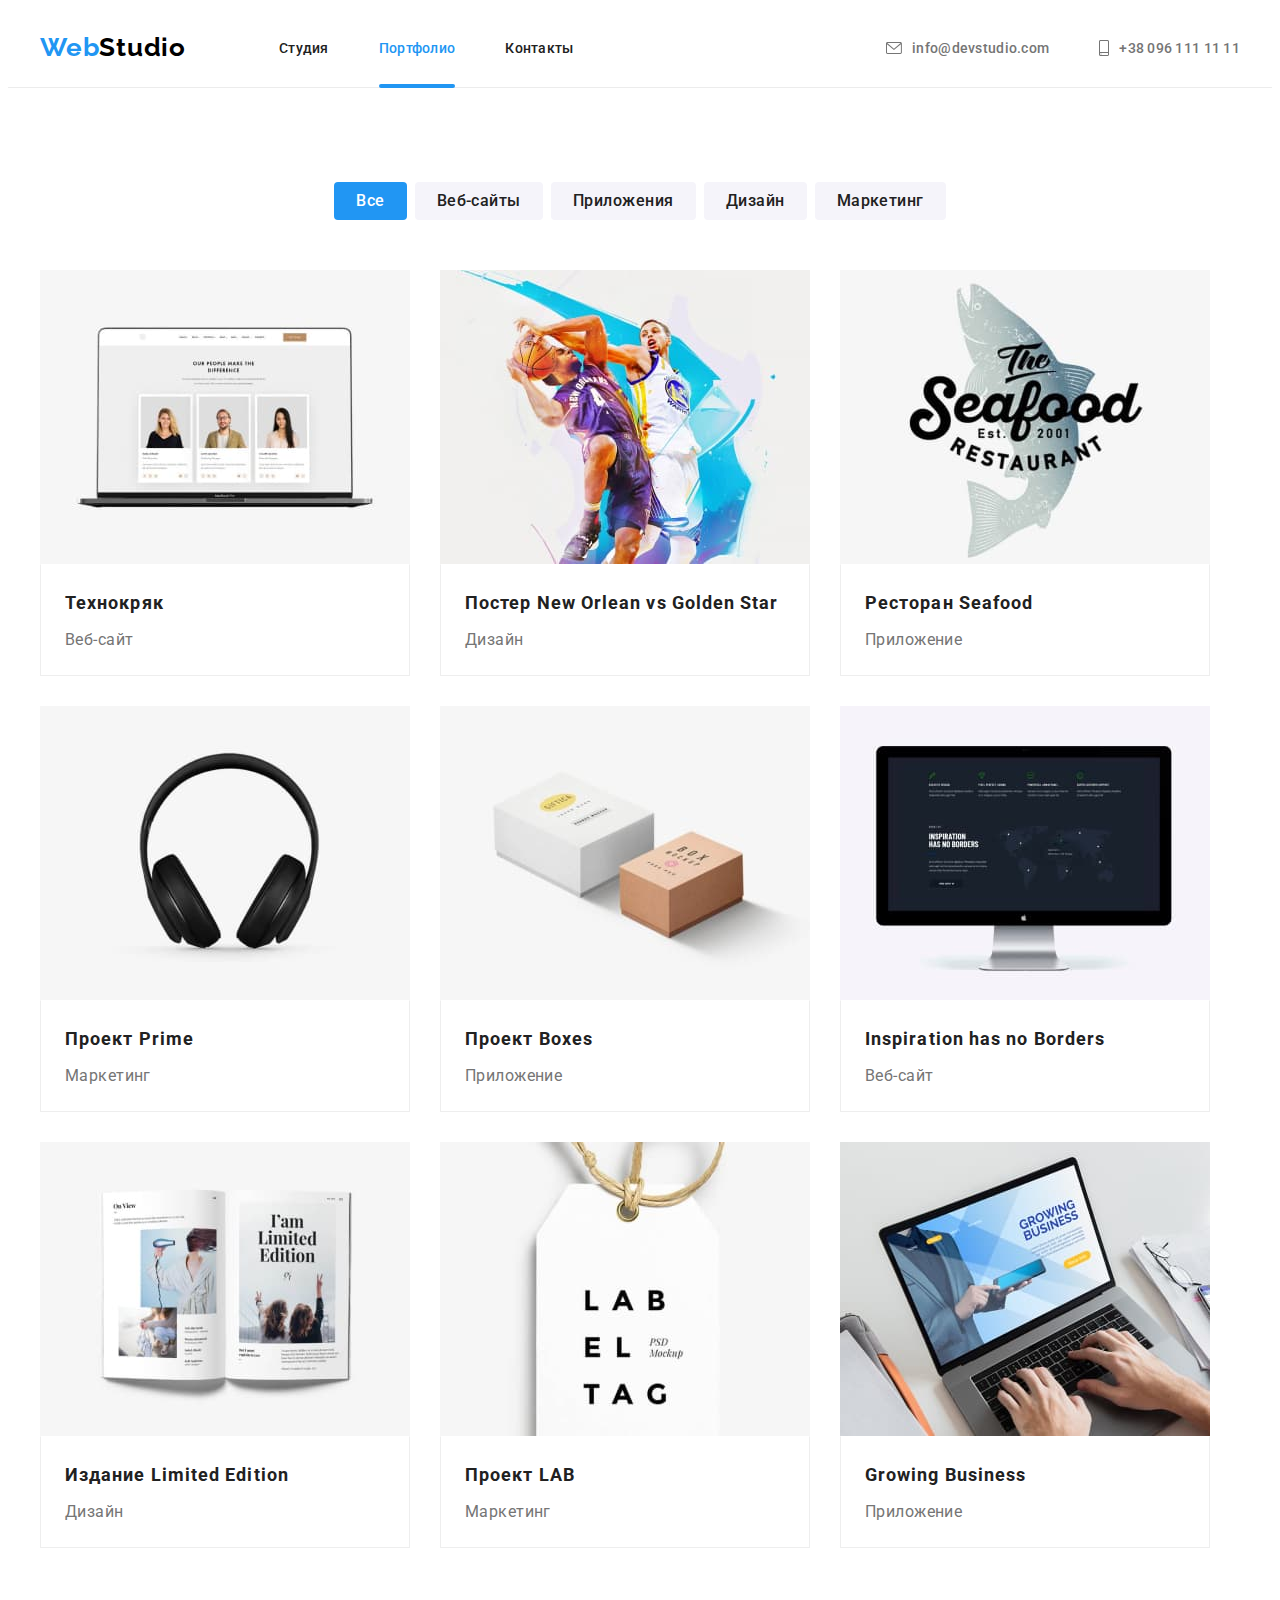
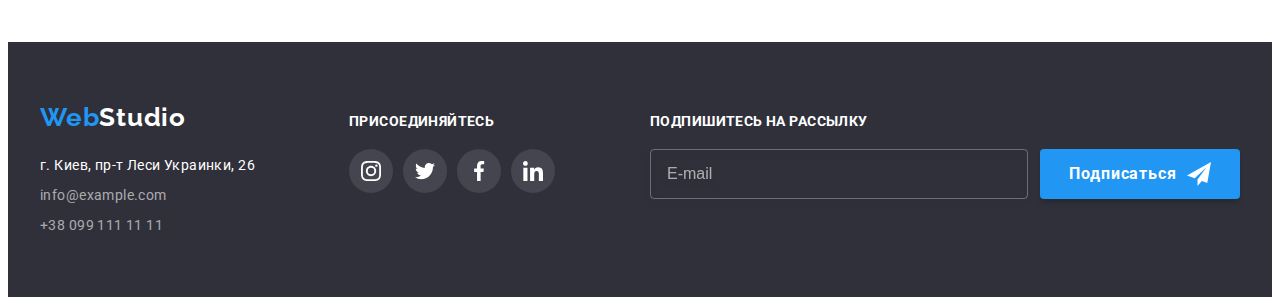
==== commit 60da690b: "Рефакторинг HTML по ВЕМ хедера та футера сторінки Портфоліо" ====
--- a/portfolio.html
+++ b/portfolio.html
@@ -26,30 +26,30 @@
     <!-- Шапка сайта -->
     <header class="header">
       <div class="container header-container">
-        <a href="./index.html" class="logo link">Web<span class="logo2">Studio</span></a>
+        <a href="./index.html" class="logo link">Web<span class="logo--dark">Studio</span></a>
         <nav>
-          <ul class="nav-list list">
-            <li class="nav-list-item">
-              <a href="./index.html" class="link nav-link">Студия</a>
-            </li>
-            <li class="nav-list-item">
-              <a href="./portfolio.html" class="link nav-link current">Портфолио</a>
-            </li>
-            <li class="nav-list-item"><a href="" class="link nav-link">Контакты</a></li>
+          <ul class="nav list">
+            <li class="nav__item">
+              <a href="./index.html" class="link nav__link">Студия</a>
+            </li>
+            <li class="nav__item">
+              <a href="./portfolio.html" class="link nav__link current">Портфолио</a>
+            </li>
+            <li class="nav__item"><a href="" class="link nav__link">Контакты</a></li>
           </ul>
         </nav>
         <ul class="list header-contact">
-          <li class="header-contact-item">
-            <a href="mailto:info@devstudio.com" class="link nav-link-mail">
-              <svg class="header-contact-icon" width="16" height="12">
+          <li class="header-contact__item">
+            <a href="mailto:info@devstudio.com" class="link header-contact__link">
+              <svg class="header-contact__icon" width="16" height="12">
                 <use href="./images/icons.svg#icon-envelope"></use>
               </svg>
               info@devstudio.com
             </a>
           </li>
-          <li class="header-contact-item">
-            <a href="tel:+380961111111" class="link nav-link-tel">
-              <svg class="header-contact-icon" width="10" height="16">
+          <li class="header-contact__item">
+            <a href="tel:+380961111111" class="link header-contact__link">
+              <svg class="header-contact__icon" width="10" height="16">
                 <use href="./images/icons.svg#icon-smartphone"></use>
               </svg>
               +38 096 111 11 11
@@ -262,25 +262,25 @@
       <div class="container footer-container">
         <!-- Логотип и адрес -->
         <div>
-          <a href="./index.html" class="logo link">Web<span class="logo-light">Studio</span></a>
+          <a href="./index.html" class="logo link">Web<span class="logo--light">Studio</span></a>
           <address class="address">
-            <ul class="list address-list">
-              <li class="address-list-item">
+            <ul class="list">
+              <li class="address__item">
                 <a
                   href="https://www.google.com/maps/place/%D0%B1%D1%83%D0%BB%D1%8C%D0%B2%D0%B0%D1%80+%D0%9B%D0%B5%D1%81%D1%96+%D0%A3%D0%BA%D1%80%D0%B0%D1%97%D0%BD%D0%BA%D0%B8,+26,+%D0%9A%D0%B8%D1%97%D0%B2,+02000/@50.4262953,30.5384616,18z/data=!4m13!1m7!3m6!1s0x40d4cf0e033ecbe9:0x57a4dffefec77da0!2z0LHRg9C70YzQstCw0YAg0JvQtdGB0ZYg0KPQutGA0LDRl9C90LrQuCwgMjYsINCa0LjRl9CyLCAwMjAwMA!3b1!8m2!3d50.4265807!4d30.5383858!3m4!1s0x40d4cf0e033ecbe9:0x57a4dffefec77da0!8m2!3d50.4265807!4d30.5383858?hl=uk"
                   target="_blank"
-                  class="link footer-link"
+                  class="link address__link"
                 >
                   г. Киев, пр-т Леси Украинки, 26
                 </a>
               </li>
-              <li class="address-list-item">
-                <a href="mailto:info@example.com" class="link footer-link transparency"
+              <li class="address__item">
+                <a href="mailto:info@example.com" class="link address__link transparency"
                   >info@example.com</a
                 >
               </li>
-              <li class="address-list-item">
-                <a href="tel:+380991111111" class="link footer-link transparency"
+              <li class="address__item">
+                <a href="tel:+380991111111" class="link address__link transparency"
                   >+38 099 111 11 11</a
                 >
               </li>
@@ -330,12 +330,12 @@
             <input
               type="email"
               name="subscription-mail"
-              class="subscription-mail"
+              class="subscription-form__input"
               placeholder="E-mail"
             />
-            <button type="submit" class="subscription-btn">
+            <button type="submit" class="subscription-form__btn subscription-btn">
               Подписаться
-              <svg class="subscription-btn-icon" width="24" height="24">
+              <svg class="subscription-btn__icon" width="24" height="24">
                 <use href="./images/icons.svg#icon-subscription"></use>
               </svg>
             </button>
--- a/css/main.min.css
+++ b/css/main.min.css
@@ -1,2 +1,2 @@
-:root{--bg-color: #ffffff;--title-text-color: #212121;--content-text-color: #757575;--text-hover-color: #2196f3;--btn-color: #2196f3;--btn-filter-color: #f5f4fa;--btn-color-hover: #188ce8;--btn-text-first-color: #ffffff;--btn-text-second-color: #212121;--logo-dark-color: #000000;--logo-light-color: #ffffff;--color-transparency: rgba(255, 255, 255, 0.6);--hero-bg-color: #c4c4c4;--hero-gradient: rgba(47, 48, 58, 0.4);--header-border-color: #ececec;--team-bg-color: #f5f4fa;--advantage-item-bg: #f5f4fa;--social-light-color: #afb1b8;--social-light-bg: #ffffff;--social-dark-color: #ffffff;--social-dark-bg: rgba(255, 255, 255, 0.1);--social-color-hover: #ffffff;--social-bg-color-hover: #2196f3;--footer-title-color: #ffffff;--clients-item: #afb1b8;--clients-item-hover: #2196f3;--footer-bg-color: #2f303a;--cubic: cubic-bezier(0.4, 0, 0.2, 1);--icon-close-modal-first-color: #000000;--icon-close-modal-second-color: #2196f3}.visually-hidden{position:absolute;white-space:nowrap;width:1px;height:1px;overflow:hidden;border:0;padding:0;clip:rect(0 0 0 0);-webkit-clip-path:inset(50%);clip-path:inset(50%);margin:-1px}body{font-family:'Roboto', sans-serif;color:var(--content-text-color);font-size:14px;font-weight:400;letter-spacing:0.03em;background-color:var(--bg-color)}.link{text-decoration:none}.list{list-style:none}img{display:block}p,h1,h2,h3,h4,h5,h6{margin:0}ul{margin:0;padding:0}.container{width:1200px;padding-left:15px;padding-right:15px;margin:0 auto}.logo{margin-right:93px;font-family:Raleway;font-weight:700;font-size:26px;line-height:calc(31 / 26);letter-spacing:0.03em;color:var(--text-hover-color)}.logo--dark{color:var(--logo-dark-color)}.logo--light{color:var(--logo-light-color)}.header{border-bottom:1px solid var(--header-border-color)}.header-container{display:-webkit-box;display:-ms-flexbox;display:flex;-webkit-box-align:center;-ms-flex-align:center;align-items:center}.nav{display:-webkit-box;display:-ms-flexbox;display:flex}.nav__link{display:block;position:relative;padding-top:32px;padding-bottom:31px;font-weight:500;line-height:calc(16 / 14);letter-spacing:0.02em;color:var(--title-text-color);-webkit-transition-property:color;transition-property:color;-webkit-transition-duration:250ms;transition-duration:250ms;-webkit-transition-timing-function:cubic-bezier(0.4, 0, 0.2, 1);transition-timing-function:cubic-bezier(0.4, 0, 0.2, 1)}.nav__link:hover,.nav__link:focus{color:var(--text-hover-color)}.nav__item:not(:last-child){margin-right:50px}.current{color:var(--text-hover-color)}.current::after{content:'';display:block;position:absolute;width:100%;height:4px;margin-top:28px;background-color:var(--text-hover-color);border-radius:2px}.header-contact{display:-webkit-box;display:-ms-flexbox;display:flex;-webkit-box-align:center;-ms-flex-align:center;align-items:center;margin-left:auto}.header-contact-item:last-child{margin-left:50px}.nav-link-mail,.nav-link-tel{display:-webkit-box;display:-ms-flexbox;display:flex;-webkit-box-align:center;-ms-flex-align:center;align-items:center;padding-top:32px;padding-bottom:31px;font-family:'Roboto', sans-serif;font-weight:500;font-size:14px;line-height:calc(16 / 14);letter-spacing:0.02em;color:var(--content-text-color);-webkit-transition-property:color;transition-property:color;-webkit-transition-duration:250ms;transition-duration:250ms;-webkit-transition-timing-function:cubic-bezier(0.4, 0, 0.2, 1);transition-timing-function:cubic-bezier(0.4, 0, 0.2, 1)}.nav-link-mail:hover,.nav-link-mail:focus,.nav-link-tel:hover,.nav-link-tel:focus{color:var(--text-hover-color)}.header-contact-icon{margin-right:10px;fill:currentColor}.hero{padding-top:200px;padding-bottom:200px;background-color:var(--hero-bg-color);background-image:-webkit-gradient(linear, left top, left bottom, from(var(--hero-gradient)), to(var(--hero-gradient))),url("../images/hero.jpg");background-image:linear-gradient(var(--hero-gradient), var(--hero-gradient)),url("../images/hero.jpg");background-repeat:no-repeat;background-position:center;max-width:1600px;background-size:cover;height:600px;margin:0 auto}.hero-title{margin:0 auto 30px;width:696px;font-weight:900;font-size:44px;line-height:calc(60 / 44);text-align:center;letter-spacing:0.06em;text-transform:uppercase;color:var(--bg-color)}.confirm-btn,.hero-btn{display:block;margin:0 auto;cursor:pointer;width:200px;height:50px;border-radius:4px;background-color:var(--btn-color);border:none;font-family:Roboto;font-weight:700;font-size:16px;line-height:calc(30 / 16);text-align:center;letter-spacing:0.06em;color:var(--btn-text-first-color);-webkit-transition-property:background-color;transition-property:background-color;-webkit-transition-duration:250ms;transition-duration:250ms;-webkit-transition-timing-function:var(--cubic);transition-timing-function:var(--cubic)}.confirm-btn:hover,.confirm-btn:focus,.hero-btn:hover,.hero-btn:focus{background-color:var(--btn-color-hover)}.advantage{padding-top:94px}.advantage-list{display:-webkit-box;display:-ms-flexbox;display:flex}.advantage-item{width:270px}.advantage-item:not(:last-child){margin-right:30px}.advantage-icon-bg{display:-webkit-box;display:-ms-flexbox;display:flex;-webkit-box-pack:center;-ms-flex-pack:center;justify-content:center;-webkit-box-align:center;-ms-flex-align:center;align-items:center;height:120px;margin-bottom:30px;background-color:var(--advantage-item-bg);border-radius:4px}.advantage-item-title{margin-bottom:10px;font-weight:700;line-height:calc(16 / 14);text-transform:uppercase;color:var(--title-text-color)}.advantage-item-text{line-height:calc(24 / 14)}.work{padding-top:94px;padding-bottom:94px}.work-title{margin-bottom:50px;text-align:center;font-weight:700;font-size:36px;line-height:calc(42 / 36);color:var(--title-text-color)}.work-list{display:-webkit-box;display:-ms-flexbox;display:flex}.work-list-item{position:relative}.work-list-item:not(:last-child){margin-right:30px}.work-item-title{position:absolute;width:100%;bottom:0;font-style:normal;font-weight:700;font-size:14px;line-height:calc(16 / 14);text-align:center;text-transform:uppercase;color:var(--btn-text-first-color);padding-top:27px;padding-bottom:27px;background-color:rgba(47,48,58,0.8)}.team{padding-top:94px;padding-bottom:94px;background-color:var(--team-bg-color)}.team-title{text-align:center;margin-bottom:50px;font-weight:700;font-size:36px;line-height:calc(42 / 36);color:var(--title-text-color)}.team-list{display:-webkit-box;display:-ms-flexbox;display:flex}.team-list-item{width:270px}.team-list-item:not(:last-child){margin-right:30px}.team-list-img{-webkit-box-shadow:0px 1px 3px rgba(0,0,0,0.12),0px 1px 1px rgba(0,0,0,0.14),0px 2px 1px rgba(0,0,0,0.2);box-shadow:0px 1px 3px rgba(0,0,0,0.12),0px 1px 1px rgba(0,0,0,0.14),0px 2px 1px rgba(0,0,0,0.2)}.team-card-title{padding-top:30px;padding-bottom:30px;padding-left:32px;padding-right:32px;background-color:#ffffff;-webkit-box-shadow:0px 1px 3px rgba(0,0,0,0.12),0px 1px 1px rgba(0,0,0,0.14),0px 2px 1px rgba(0,0,0,0.2);box-shadow:0px 1px 3px rgba(0,0,0,0.12),0px 1px 1px rgba(0,0,0,0.14),0px 2px 1px rgba(0,0,0,0.2);border-radius:0px 0px 4px 4px}.team-item-title{text-align:center;padding-bottom:10px;font-weight:500;font-size:16px;line-height:calc(19 / 16);color:var(--title-text-color)}.team-item-text{text-align:center;font-size:16px;line-height:calc(19 / 16);padding-bottom:16px}.social{display:-webkit-box;display:-ms-flexbox;display:flex;-webkit-box-pack:center;-ms-flex-pack:center;justify-content:center}.social__item:not(:last-child){margin-right:10px}.social__link{display:-webkit-box;display:-ms-flexbox;display:flex;-webkit-box-pack:center;-ms-flex-pack:center;justify-content:center;-webkit-box-align:center;-ms-flex-align:center;align-items:center;width:44px;height:44px;border-radius:50%;-webkit-transition:background-color 250ms cubic-bezier(0.4, 0, 0.2, 1),color 250ms cubic-bezier(0.4, 0, 0.2, 1);transition:background-color 250ms cubic-bezier(0.4, 0, 0.2, 1),color 250ms cubic-bezier(0.4, 0, 0.2, 1)}.social__link:hover,.social__link:focus{background-color:var(--social-bg-color-hover);color:var(--social-color-hover)}.social__link--light{background-color:var(--social-light-bg);color:var(--social-light-color)}.social__link--dark{background-color:var(--social-dark-bg);color:var(--social-dark-color)}.social__icon{fill:currentColor}.clients{padding-top:94px;padding-bottom:94px;background-color:var(--bg-color)}.clients-title{text-align:center;margin-bottom:50px;font-weight:700;font-size:36px;line-height:calc(42 / 36);color:var(--title-text-color)}.clients-list{display:-webkit-box;display:-ms-flexbox;display:flex}.clients-list-item{width:170px;height:92px}.clients-list-item:not(:last-child){margin-right:30px}.clients-list-link{display:-webkit-box;display:-ms-flexbox;display:flex;width:100%;height:100%;-webkit-box-pack:center;-ms-flex-pack:center;justify-content:center;-webkit-box-align:center;-ms-flex-align:center;align-items:center;border:1px solid var(--clients-item);border-radius:4px;color:var(--clients-item);-webkit-transition:border 250ms cubic-bezier(0.4, 0, 0.2, 1),color 250ms cubic-bezier(0.4, 0, 0.2, 1);transition:border 250ms cubic-bezier(0.4, 0, 0.2, 1),color 250ms cubic-bezier(0.4, 0, 0.2, 1)}.clients-list-link:hover,.clients-list-link:focus{border:1px solid var(--clients-item-hover);color:var(--clients-item-hover)}.clients-icon{fill:currentColor}.footer{padding-top:60px;padding-bottom:60px;background-color:var(--footer-bg-color)}.footer-container{display:-webkit-box;display:-ms-flexbox;display:flex;-webkit-box-align:baseline;-ms-flex-align:baseline;align-items:baseline}.footer__title{margin-bottom:20px;font-weight:700;font-size:14px;line-height:calc(16 / 14);text-transform:uppercase;color:var(--footer-title-color)}.address{padding-top:20px}.address-list-item:not(:last-child){margin-bottom:6px}.footer-link{font-style:normal;line-height:calc(24 / 14);color:var(--btn-text-first-color);-webkit-transition-property:color;transition-property:color;-webkit-transition-duration:250ms;transition-duration:250ms;-webkit-transition-timing-function:cubic-bezier(0.4, 0, 0.2, 1);transition-timing-function:cubic-bezier(0.4, 0, 0.2, 1)}.footer-link:hover,.footer-link:focus{color:var(--text-hover-color)}.transparency{color:var(--color-transparency)}.join{padding-left:70px}.subscription{margin-left:auto}.subscription-form{display:-webkit-box;display:-ms-flexbox;display:flex}.subscription-mail{width:358px;margin-right:12px;padding-left:16px;font-size:16px;line-height:calc(20 / 16);color:var(--color-transparency);border:1px solid rgba(255,255,255,0.3);-webkit-filter:drop-shadow(0px 4px 4px rgba(0,0,0,0.15));filter:drop-shadow(0px 4px 4px rgba(0,0,0,0.15));border-radius:4px;background-color:transparent}.subscription-mail::-webkit-input-placeholder{font-size:16px;line-height:calc(20 / 16);color:var(--color-transparency)}.subscription-mail:-ms-input-placeholder{font-size:16px;line-height:calc(20 / 16);color:var(--color-transparency)}.subscription-mail::-ms-input-placeholder{font-size:16px;line-height:calc(20 / 16);color:var(--color-transparency)}.subscription-mail::placeholder{font-size:16px;line-height:calc(20 / 16);color:var(--color-transparency)}.subscription-btn{display:-webkit-box;display:-ms-flexbox;display:flex;-webkit-box-pack:center;-ms-flex-pack:center;justify-content:center;-webkit-box-align:center;-ms-flex-align:center;align-items:center;cursor:pointer;width:200px;height:50px;padding:0;margin:0;border-radius:4px;background-color:var(--btn-color);border:none;-webkit-box-shadow:0px 4px 4px rgba(0,0,0,0.15);box-shadow:0px 4px 4px rgba(0,0,0,0.15);font-family:Roboto;font-weight:700;font-size:16px;line-height:calc(30 / 16);text-align:center;letter-spacing:0.06em;color:var(--btn-text-first-color);-webkit-transition-property:background-color;transition-property:background-color;-webkit-transition-duration:250ms;transition-duration:250ms;-webkit-transition-timing-function:cubic-bezier(0.4, 0, 0.2, 1);transition-timing-function:cubic-bezier(0.4, 0, 0.2, 1)}.subscription-btn-icon{margin-left:10px}.backdrop{position:fixed;top:0;left:0;width:100%;height:100%;background-color:rgba(0,0,0,0.2);opacity:1;-webkit-transition:opacity 250ms var(--cubic);transition:opacity 250ms var(--cubic)}.backdrop.is-hidden{visibility:hidden;opacity:0;pointer-events:none}.backdrop.is-hidden .modal{-webkit-transform:translate(-50%, -50%) translateY(-40px);transform:translate(-50%, -50%) translateY(-40px)}.modal{position:absolute;top:50%;left:50%;width:528px;height:581px;padding:40px;background-color:var(--bg-color);-webkit-box-shadow:0px 1px 3px rgba(0,0,0,0.12),0px 1px 1px rgba(0,0,0,0.14),0px 2px 1px rgba(0,0,0,0.2);box-shadow:0px 1px 3px rgba(0,0,0,0.12),0px 1px 1px rgba(0,0,0,0.14),0px 2px 1px rgba(0,0,0,0.2);border-radius:4px;-webkit-transition:-webkit-transform 250ms var(--cubic);transition:-webkit-transform 250ms var(--cubic);transition:transform 250ms var(--cubic);transition:transform 250ms var(--cubic), -webkit-transform 250ms var(--cubic);-webkit-transform:translate(-50%, -50%) translateY(0px);transform:translate(-50%, -50%) translateY(0px)}.modal-title{margin-bottom:12px;font-weight:700;font-size:20px;line-height:calc(23 / 20);text-align:center;color:var(--title-text-color)}.icon-close-modal{display:-webkit-box;display:-ms-flexbox;display:flex;-webkit-box-pack:center;-ms-flex-pack:center;justify-content:center;-webkit-box-align:center;-ms-flex-align:center;align-items:center;position:absolute;top:8px;right:8px;width:30px;height:30px;padding:0;border-radius:50%;background-color:var(--bg-color);border:1px solid rgba(0,0,0,0.1);color:var(--icon-close-modal-first-color);-webkit-transition:color 250ms var(--cubic);transition:color 250ms var(--cubic)}.icon-close-modal:hover,.icon-close-modal:hover{color:var(--icon-close-modal-second-color)}.close-modal-icon{fill:currentColor}.form-label{display:block;padding-bottom:10px;font-size:12px;line-height:calc(14 / 12);letter-spacing:0.01em}.input-wrap{position:relative;display:block}.input{display:block;height:40px;margin-top:4px;padding-left:42px;width:100%;font-size:16px;border:1px solid rgba(33,33,33,0.2);border-radius:4px;outline:none;-webkit-transition:border 250ms var(--cubic);transition:border 250ms var(--cubic)}.input:focus{border:1px solid var(--icon-close-modal-second-color)}.input:focus+.input-icon{fill:var(--icon-close-modal-second-color)}.input-icon{position:absolute;top:50%;left:15px;-webkit-transform:translateY(-50%);transform:translateY(-50%);-webkit-transition:fill 250ms var(--cubic);transition:fill 250ms var(--cubic)}.form-comment{display:block;width:100%;height:120px;margin-top:4px;padding:12px 16px;font-size:14px;line-height:calc(14 / 12);letter-spacing:0.01em;border:1px solid rgba(33,33,33,0.2);border-radius:4px;outline:none;resize:none;-webkit-transition:border 250ms var(--cubic);transition:border 250ms var(--cubic)}.form-comment:focus{border:1px solid var(--icon-close-modal-second-color)}.form-comment::-webkit-input-placeholder{font-size:12px;line-height:calc(14 / 12);color:rgba(117,117,117,0.5)}.form-comment:-ms-input-placeholder{font-size:12px;line-height:calc(14 / 12);color:rgba(117,117,117,0.5)}.form-comment::-ms-input-placeholder{font-size:12px;line-height:calc(14 / 12);color:rgba(117,117,117,0.5)}.form-comment::placeholder{font-size:12px;line-height:calc(14 / 12);color:rgba(117,117,117,0.5)}.checkbox{position:absolute;white-space:nowrap;width:1px;height:1px;overflow:hidden;border:0;padding:0;clip:rect(0 0 0 0);-webkit-clip-path:inset(50%);clip-path:inset(50%);margin:-1px}.checkbox:checked+.checkbox-icon{background-color:var(--icon-close-modal-second-color);border-color:var(--icon-close-modal-second-color);background-image:url(../images/icons/checkbox2.svg);background-size:contain;background-origin:border-box}.checkbox-icon{width:16px;height:15px;border:2px solid var(--title-text-color);border-radius:2px;margin-right:7px}.confirm{padding-top:10px;padding-bottom:30px}.confirm-label{display:-webkit-box;display:-ms-flexbox;display:flex;-webkit-box-align:center;-ms-flex-align:center;align-items:center;-webkit-box-pack:center;-ms-flex-pack:center;justify-content:center;line-height:calc(24 / 14)}.confirm-link{display:inline}.button-list{display:-webkit-box;display:-ms-flexbox;display:flex;-webkit-box-pack:center;-ms-flex-pack:center;justify-content:center;margin-bottom:50px}.button-list-item:not(:last-child){margin-right:8px}.filter-btn{padding-top:6px;padding-right:22px;padding-bottom:6px;padding-left:22px;cursor:pointer;border-radius:4px;background-color:var(--btn-filter-color);border:none;font-family:Roboto;font-weight:500;font-size:16px;line-height:calc(26 / 16);text-align:center;letter-spacing:0.03em;color:var(--title-text-color);-webkit-transition:background-color 250ms var(--cubic),color 250ms var(--cubic),-webkit-box-shadow 250ms var(--cubic);transition:background-color 250ms var(--cubic),color 250ms var(--cubic),-webkit-box-shadow 250ms var(--cubic);transition:background-color 250ms var(--cubic),color 250ms var(--cubic),box-shadow 250ms var(--cubic);transition:background-color 250ms var(--cubic),color 250ms var(--cubic),box-shadow 250ms var(--cubic),-webkit-box-shadow 250ms var(--cubic)}.filter-btn:hover,.filter-btn:focus{-webkit-box-shadow:0px 3px 1px rgba(0,0,0,0.1),0px 1px 2px rgba(0,0,0,0.08),0px 2px 2px rgba(0,0,0,0.12);box-shadow:0px 3px 1px rgba(0,0,0,0.1),0px 1px 2px rgba(0,0,0,0.08),0px 2px 2px rgba(0,0,0,0.12);background-color:var(--btn-color);color:var(--btn-text-first-color)}.btn-current{background-color:var(--btn-color);color:var(--btn-text-first-color)}.portfolio{padding-top:94px;padding-bottom:94px}.portfolio-list{display:-webkit-box;display:-ms-flexbox;display:flex;-ms-flex-wrap:wrap;flex-wrap:wrap;margin-top:-30px;margin-left:-30px}.portfolio-list>.portfolio-list-item{-ms-flex-preferred-size:calc(100% / var(--number-of-cards) - 30px);flex-basis:calc(100% / var(--number-of-cards) - 30px);margin-top:30px;margin-left:30px}.portfolio-item{display:block;position:relative;-webkit-transition:-webkit-box-shadow 250ms var(--cubic);transition:-webkit-box-shadow 250ms var(--cubic);transition:box-shadow 250ms var(--cubic);transition:box-shadow 250ms var(--cubic), -webkit-box-shadow 250ms var(--cubic)}.portfolio-item:hover{-webkit-box-shadow:0px 1px 1px rgba(0,0,0,0.12),0px 4px 4px rgba(0,0,0,0.06),1px 4px 6px rgba(0,0,0,0.16);box-shadow:0px 1px 1px rgba(0,0,0,0.12),0px 4px 4px rgba(0,0,0,0.06),1px 4px 6px rgba(0,0,0,0.16)}.overflow-hidden{position:absolute;top:0;left:0;width:100%;height:294px;overflow:hidden}.overlay{padding:63px 24px;font-size:18px;line-height:calc(28 / 18);color:var(--btn-text-first-color);background-color:rgba(33,150,243,0.9);-webkit-transform:translateY(100%);transform:translateY(100%);-webkit-transition:-webkit-transform 250ms var(--cubic);transition:-webkit-transform 250ms var(--cubic);transition:transform 250ms var(--cubic);transition:transform 250ms var(--cubic), -webkit-transform 250ms var(--cubic)}.portfolio-item:hover .overlay{-webkit-transform:translateY(0%);transform:translateY(0%)}.card-title{padding-top:20px;padding-left:24px;padding-right:24px;padding-bottom:20px;border:1px solid #eeeeee;border-top-color:transparent}.portfolio-item-title{font-weight:700;font-size:18px;line-height:calc(36 / 18);letter-spacing:0.06em;color:var(--title-text-color)}.portfolio-item-text{margin-top:4px;font-size:16px;line-height:calc(30 / 16);color:var(--content-text-color)}
+:root{--bg-color: #ffffff;--title-text-color: #212121;--content-text-color: #757575;--text-hover-color: #2196f3;--btn-color: #2196f3;--btn-filter-color: #f5f4fa;--btn-color-hover: #188ce8;--btn-text-first-color: #ffffff;--btn-text-second-color: #212121;--logo-dark-color: #000000;--logo-light-color: #ffffff;--color-transparency: rgba(255, 255, 255, 0.6);--hero-bg-color: #c4c4c4;--hero-gradient: rgba(47, 48, 58, 0.4);--header-border-color: #ececec;--team-bg-color: #f5f4fa;--advantage-item-bg: #f5f4fa;--social-light-color: #afb1b8;--social-light-bg: #ffffff;--social-dark-color: #ffffff;--social-dark-bg: rgba(255, 255, 255, 0.1);--social-color-hover: #ffffff;--social-bg-color-hover: #2196f3;--footer-title-color: #ffffff;--clients-item: #afb1b8;--clients-item-hover: #2196f3;--footer-bg-color: #2f303a;--cubic: cubic-bezier(0.4, 0, 0.2, 1);--icon-close-modal-first-color: #000000;--icon-close-modal-second-color: #2196f3}.visually-hidden{position:absolute;white-space:nowrap;width:1px;height:1px;overflow:hidden;border:0;padding:0;clip:rect(0 0 0 0);-webkit-clip-path:inset(50%);clip-path:inset(50%);margin:-1px}body{font-family:'Roboto', sans-serif;color:var(--content-text-color);font-size:14px;font-weight:400;letter-spacing:0.03em;background-color:var(--bg-color)}.link{text-decoration:none}.list{list-style:none}img{display:block}p,h1,h2,h3,h4,h5,h6{margin:0}ul{margin:0;padding:0}.container{width:1200px;padding-left:15px;padding-right:15px;margin:0 auto}.logo{margin-right:93px;font-family:Raleway;font-weight:700;font-size:26px;line-height:calc(31 / 26);letter-spacing:0.03em;color:var(--text-hover-color)}.logo--dark{color:var(--logo-dark-color)}.logo--light{color:var(--logo-light-color)}.header{border-bottom:1px solid var(--header-border-color)}.header-container{display:-webkit-box;display:-ms-flexbox;display:flex;-webkit-box-align:center;-ms-flex-align:center;align-items:center}.nav{display:-webkit-box;display:-ms-flexbox;display:flex}.nav__link{display:block;position:relative;padding-top:32px;padding-bottom:31px;font-weight:500;line-height:calc(16 / 14);letter-spacing:0.02em;color:var(--title-text-color);-webkit-transition-property:color;transition-property:color;-webkit-transition-duration:250ms;transition-duration:250ms;-webkit-transition-timing-function:cubic-bezier(0.4, 0, 0.2, 1);transition-timing-function:cubic-bezier(0.4, 0, 0.2, 1)}.nav__link:hover,.nav__link:focus{color:var(--text-hover-color)}.nav__item:not(:last-child){margin-right:50px}.current{color:var(--text-hover-color)}.current::after{content:'';display:block;position:absolute;width:100%;height:4px;margin-top:28px;background-color:var(--text-hover-color);border-radius:2px}.header-contact{display:-webkit-box;display:-ms-flexbox;display:flex;-webkit-box-align:center;-ms-flex-align:center;align-items:center;margin-left:auto}.header-contact__item:last-child{margin-left:50px}.header-contact__link,.header-contact__link{display:-webkit-box;display:-ms-flexbox;display:flex;-webkit-box-align:center;-ms-flex-align:center;align-items:center;padding-top:32px;padding-bottom:31px;font-family:'Roboto', sans-serif;font-weight:500;font-size:14px;line-height:calc(16 / 14);letter-spacing:0.02em;color:var(--content-text-color);-webkit-transition-property:color;transition-property:color;-webkit-transition-duration:250ms;transition-duration:250ms;-webkit-transition-timing-function:cubic-bezier(0.4, 0, 0.2, 1);transition-timing-function:cubic-bezier(0.4, 0, 0.2, 1)}.header-contact__link:hover,.header-contact__link:focus,.header-contact__link:hover,.header-contact__link:focus{color:var(--text-hover-color)}.header-contact__icon{margin-right:10px;fill:currentColor}.hero{padding-top:200px;padding-bottom:200px;background-color:var(--hero-bg-color);background-image:-webkit-gradient(linear, left top, left bottom, from(var(--hero-gradient)), to(var(--hero-gradient))),url("../images/hero.jpg");background-image:linear-gradient(var(--hero-gradient), var(--hero-gradient)),url("../images/hero.jpg");background-repeat:no-repeat;background-position:center;max-width:1600px;background-size:cover;height:600px;margin:0 auto}.hero__title{margin:0 auto 30px;width:696px;font-weight:900;font-size:44px;line-height:calc(60 / 44);text-align:center;letter-spacing:0.06em;text-transform:uppercase;color:var(--bg-color)}.btn{display:block;margin:0 auto;cursor:pointer;width:200px;height:50px;border-radius:4px;background-color:var(--btn-color);border:none;font-family:Roboto;font-weight:700;font-size:16px;line-height:calc(30 / 16);text-align:center;letter-spacing:0.06em;color:var(--btn-text-first-color);-webkit-transition-property:background-color;transition-property:background-color;-webkit-transition-duration:250ms;transition-duration:250ms;-webkit-transition-timing-function:var(--cubic);transition-timing-function:var(--cubic)}.btn:hover,.btn:focus{background-color:var(--btn-color-hover)}.advantage{padding-top:94px}.advantage-list{display:-webkit-box;display:-ms-flexbox;display:flex}.advantage-list__item{width:270px}.advantage-list__item:not(:last-child){margin-right:30px}.advantage-list__icon-bg{display:-webkit-box;display:-ms-flexbox;display:flex;-webkit-box-pack:center;-ms-flex-pack:center;justify-content:center;-webkit-box-align:center;-ms-flex-align:center;align-items:center;height:120px;margin-bottom:30px;background-color:var(--advantage-item-bg);border-radius:4px}.advantage-list__title{margin-bottom:10px;font-weight:700;line-height:calc(16 / 14);text-transform:uppercase;color:var(--title-text-color)}.advantage-list__text{line-height:calc(24 / 14)}.work{padding-top:94px;padding-bottom:94px}.work__title{margin-bottom:50px;text-align:center;font-weight:700;font-size:36px;line-height:calc(42 / 36);color:var(--title-text-color)}.work__list{display:-webkit-box;display:-ms-flexbox;display:flex}.work__item{position:relative}.work__item:not(:last-child){margin-right:30px}.work__item-title{position:absolute;width:100%;bottom:0;font-style:normal;font-weight:700;font-size:14px;line-height:calc(16 / 14);text-align:center;text-transform:uppercase;color:var(--btn-text-first-color);padding-top:27px;padding-bottom:27px;background-color:rgba(47,48,58,0.8)}.team{padding-top:94px;padding-bottom:94px;background-color:var(--team-bg-color)}.team__title{text-align:center;margin-bottom:50px;font-weight:700;font-size:36px;line-height:calc(42 / 36);color:var(--title-text-color)}.team-list{display:-webkit-box;display:-ms-flexbox;display:flex}.team-list__item{width:270px}.team-list__item:not(:last-child){margin-right:30px}.team-card__img{-webkit-box-shadow:0px 1px 3px rgba(0,0,0,0.12),0px 1px 1px rgba(0,0,0,0.14),0px 2px 1px rgba(0,0,0,0.2);box-shadow:0px 1px 3px rgba(0,0,0,0.12),0px 1px 1px rgba(0,0,0,0.14),0px 2px 1px rgba(0,0,0,0.2)}.team-card__info{padding-top:30px;padding-bottom:30px;padding-left:32px;padding-right:32px;background-color:#ffffff;-webkit-box-shadow:0px 1px 3px rgba(0,0,0,0.12),0px 1px 1px rgba(0,0,0,0.14),0px 2px 1px rgba(0,0,0,0.2);box-shadow:0px 1px 3px rgba(0,0,0,0.12),0px 1px 1px rgba(0,0,0,0.14),0px 2px 1px rgba(0,0,0,0.2);border-radius:0px 0px 4px 4px}.team-card__title{text-align:center;padding-bottom:10px;font-weight:500;font-size:16px;line-height:calc(19 / 16);color:var(--title-text-color)}.team-card__text{text-align:center;font-size:16px;line-height:calc(19 / 16);padding-bottom:16px}.social{display:-webkit-box;display:-ms-flexbox;display:flex;-webkit-box-pack:center;-ms-flex-pack:center;justify-content:center}.social__item:not(:last-child){margin-right:10px}.social__link{display:-webkit-box;display:-ms-flexbox;display:flex;-webkit-box-pack:center;-ms-flex-pack:center;justify-content:center;-webkit-box-align:center;-ms-flex-align:center;align-items:center;width:44px;height:44px;border-radius:50%;-webkit-transition:background-color 250ms cubic-bezier(0.4, 0, 0.2, 1),color 250ms cubic-bezier(0.4, 0, 0.2, 1);transition:background-color 250ms cubic-bezier(0.4, 0, 0.2, 1),color 250ms cubic-bezier(0.4, 0, 0.2, 1)}.social__link:hover,.social__link:focus{background-color:var(--social-bg-color-hover);color:var(--social-color-hover)}.social__link--light{background-color:var(--social-light-bg);color:var(--social-light-color)}.social__link--dark{background-color:var(--social-dark-bg);color:var(--social-dark-color)}.social__icon{fill:currentColor}.clients{padding-top:94px;padding-bottom:94px;background-color:var(--bg-color)}.clients__title{text-align:center;margin-bottom:50px;font-weight:700;font-size:36px;line-height:calc(42 / 36);color:var(--title-text-color)}.clients-list{display:-webkit-box;display:-ms-flexbox;display:flex}.clients-list__item{width:170px;height:92px}.clients-list__item:not(:last-child){margin-right:30px}.clients-list__link{display:-webkit-box;display:-ms-flexbox;display:flex;width:100%;height:100%;-webkit-box-pack:center;-ms-flex-pack:center;justify-content:center;-webkit-box-align:center;-ms-flex-align:center;align-items:center;border:1px solid var(--clients-item);border-radius:4px;color:var(--clients-item);-webkit-transition:border 250ms cubic-bezier(0.4, 0, 0.2, 1),color 250ms cubic-bezier(0.4, 0, 0.2, 1);transition:border 250ms cubic-bezier(0.4, 0, 0.2, 1),color 250ms cubic-bezier(0.4, 0, 0.2, 1)}.clients-list__link:hover,.clients-list__link:focus{border:1px solid var(--clients-item-hover);color:var(--clients-item-hover)}.clients-list__icon{fill:currentColor}.footer{padding-top:60px;padding-bottom:60px;background-color:var(--footer-bg-color)}.footer-container{display:-webkit-box;display:-ms-flexbox;display:flex;-webkit-box-align:baseline;-ms-flex-align:baseline;align-items:baseline}.footer__title{margin-bottom:20px;font-weight:700;font-size:14px;line-height:calc(16 / 14);text-transform:uppercase;color:var(--footer-title-color)}.address{padding-top:20px}.address__item:not(:last-child){margin-bottom:6px}.address__link{font-style:normal;line-height:calc(24 / 14);color:var(--btn-text-first-color);-webkit-transition-property:color;transition-property:color;-webkit-transition-duration:250ms;transition-duration:250ms;-webkit-transition-timing-function:cubic-bezier(0.4, 0, 0.2, 1);transition-timing-function:cubic-bezier(0.4, 0, 0.2, 1)}.address__link:hover,.address__link:focus{color:var(--text-hover-color)}.transparency{color:var(--color-transparency)}.join{padding-left:70px}.subscription{margin-left:auto}.subscription-form{display:-webkit-box;display:-ms-flexbox;display:flex}.subscription-form__input{width:358px;margin-right:12px;padding-left:16px;font-size:16px;line-height:calc(20 / 16);color:var(--color-transparency);border:1px solid rgba(255,255,255,0.3);-webkit-filter:drop-shadow(0px 4px 4px rgba(0,0,0,0.15));filter:drop-shadow(0px 4px 4px rgba(0,0,0,0.15));border-radius:4px;background-color:transparent}.subscription-form__input::-webkit-input-placeholder{font-size:16px;line-height:calc(20 / 16);color:var(--color-transparency)}.subscription-form__input:-ms-input-placeholder{font-size:16px;line-height:calc(20 / 16);color:var(--color-transparency)}.subscription-form__input::-ms-input-placeholder{font-size:16px;line-height:calc(20 / 16);color:var(--color-transparency)}.subscription-form__input::placeholder{font-size:16px;line-height:calc(20 / 16);color:var(--color-transparency)}.subscription-form__btn{display:-webkit-box;display:-ms-flexbox;display:flex;-webkit-box-pack:center;-ms-flex-pack:center;justify-content:center;-webkit-box-align:center;-ms-flex-align:center;align-items:center;cursor:pointer;width:200px;height:50px;padding:0;margin:0;border-radius:4px;background-color:var(--btn-color);border:none;-webkit-box-shadow:0px 4px 4px rgba(0,0,0,0.15);box-shadow:0px 4px 4px rgba(0,0,0,0.15);font-family:Roboto;font-weight:700;font-size:16px;line-height:calc(30 / 16);text-align:center;letter-spacing:0.06em;color:var(--btn-text-first-color);-webkit-transition-property:background-color;transition-property:background-color;-webkit-transition-duration:250ms;transition-duration:250ms;-webkit-transition-timing-function:cubic-bezier(0.4, 0, 0.2, 1);transition-timing-function:cubic-bezier(0.4, 0, 0.2, 1)}.subscription-btn__icon{margin-left:10px}.backdrop{position:fixed;top:0;left:0;width:100%;height:100%;background-color:rgba(0,0,0,0.2);opacity:1;-webkit-transition:opacity 250ms var(--cubic);transition:opacity 250ms var(--cubic)}.backdrop.is-hidden{visibility:hidden;opacity:0;pointer-events:none}.backdrop.is-hidden .modal{-webkit-transform:translate(-50%, -50%) translateY(-40px);transform:translate(-50%, -50%) translateY(-40px)}.modal{position:absolute;top:50%;left:50%;width:528px;height:581px;padding:40px;background-color:var(--bg-color);-webkit-box-shadow:0px 1px 3px rgba(0,0,0,0.12),0px 1px 1px rgba(0,0,0,0.14),0px 2px 1px rgba(0,0,0,0.2);box-shadow:0px 1px 3px rgba(0,0,0,0.12),0px 1px 1px rgba(0,0,0,0.14),0px 2px 1px rgba(0,0,0,0.2);border-radius:4px;-webkit-transition:-webkit-transform 250ms var(--cubic);transition:-webkit-transform 250ms var(--cubic);transition:transform 250ms var(--cubic);transition:transform 250ms var(--cubic), -webkit-transform 250ms var(--cubic);-webkit-transform:translate(-50%, -50%) translateY(0px);transform:translate(-50%, -50%) translateY(0px)}.modal__title{margin-bottom:12px;font-weight:700;font-size:20px;line-height:calc(23 / 20);text-align:center;color:var(--title-text-color)}.modal__close{display:-webkit-box;display:-ms-flexbox;display:flex;-webkit-box-pack:center;-ms-flex-pack:center;justify-content:center;-webkit-box-align:center;-ms-flex-align:center;align-items:center;position:absolute;top:8px;right:8px;width:30px;height:30px;padding:0;border-radius:50%;background-color:var(--bg-color);border:1px solid rgba(0,0,0,0.1);color:var(--icon-close-modal-first-color);-webkit-transition:color 250ms var(--cubic);transition:color 250ms var(--cubic)}.modal__close:hover,.modal__close:focus{color:var(--icon-close-modal-second-color)}.modal__close-icon{fill:currentColor}.form-field{display:block;padding-bottom:10px;font-size:12px;line-height:calc(14 / 12);letter-spacing:0.01em}.form-field__wrap{position:relative;display:block}.form-field__input{display:block;height:40px;margin-top:4px;padding-left:42px;width:100%;font-size:16px;border:1px solid rgba(33,33,33,0.2);border-radius:4px;outline:none;-webkit-transition:border 250ms var(--cubic);transition:border 250ms var(--cubic)}.form-field__input:focus{border:1px solid var(--icon-close-modal-second-color)}.form-field__input:focus+.input-icon{fill:var(--icon-close-modal-second-color)}.form-field__icon{position:absolute;top:50%;left:15px;-webkit-transform:translateY(-50%);transform:translateY(-50%);-webkit-transition:fill 250ms var(--cubic);transition:fill 250ms var(--cubic)}.form-field__comment{display:block;width:100%;height:120px;margin-top:4px;padding:12px 16px;font-size:14px;line-height:calc(14 / 12);letter-spacing:0.01em;border:1px solid rgba(33,33,33,0.2);border-radius:4px;outline:none;resize:none;-webkit-transition:border 250ms var(--cubic);transition:border 250ms var(--cubic)}.form-field__comment:focus{border:1px solid var(--icon-close-modal-second-color)}.form-field__comment::-webkit-input-placeholder{font-size:12px;line-height:calc(14 / 12);color:rgba(117,117,117,0.5)}.form-field__comment:-ms-input-placeholder{font-size:12px;line-height:calc(14 / 12);color:rgba(117,117,117,0.5)}.form-field__comment::-ms-input-placeholder{font-size:12px;line-height:calc(14 / 12);color:rgba(117,117,117,0.5)}.form-field__comment::placeholder{font-size:12px;line-height:calc(14 / 12);color:rgba(117,117,117,0.5)}.checkbox{position:absolute;white-space:nowrap;width:1px;height:1px;overflow:hidden;border:0;padding:0;clip:rect(0 0 0 0);-webkit-clip-path:inset(50%);clip-path:inset(50%);margin:-1px}.checkbox:checked+.confirm__checkbox{background-color:var(--icon-close-modal-second-color);border-color:var(--icon-close-modal-second-color);background-image:url(../images/icons/checkbox2.svg);background-size:contain;background-origin:border-box}.confirm__checkbox{width:16px;height:15px;border:2px solid var(--title-text-color);border-radius:2px;margin-right:7px}.confirm{padding-top:10px;padding-bottom:30px}.confirm__label{display:-webkit-box;display:-ms-flexbox;display:flex;-webkit-box-align:center;-ms-flex-align:center;align-items:center;-webkit-box-pack:center;-ms-flex-pack:center;justify-content:center;line-height:calc(24 / 14)}.confirm-link{display:inline}.button-list{display:-webkit-box;display:-ms-flexbox;display:flex;-webkit-box-pack:center;-ms-flex-pack:center;justify-content:center;margin-bottom:50px}.button-list-item:not(:last-child){margin-right:8px}.filter-btn{padding-top:6px;padding-right:22px;padding-bottom:6px;padding-left:22px;cursor:pointer;border-radius:4px;background-color:var(--btn-filter-color);border:none;font-family:Roboto;font-weight:500;font-size:16px;line-height:calc(26 / 16);text-align:center;letter-spacing:0.03em;color:var(--title-text-color);-webkit-transition:background-color 250ms var(--cubic),color 250ms var(--cubic),-webkit-box-shadow 250ms var(--cubic);transition:background-color 250ms var(--cubic),color 250ms var(--cubic),-webkit-box-shadow 250ms var(--cubic);transition:background-color 250ms var(--cubic),color 250ms var(--cubic),box-shadow 250ms var(--cubic);transition:background-color 250ms var(--cubic),color 250ms var(--cubic),box-shadow 250ms var(--cubic),-webkit-box-shadow 250ms var(--cubic)}.filter-btn:hover,.filter-btn:focus{-webkit-box-shadow:0px 3px 1px rgba(0,0,0,0.1),0px 1px 2px rgba(0,0,0,0.08),0px 2px 2px rgba(0,0,0,0.12);box-shadow:0px 3px 1px rgba(0,0,0,0.1),0px 1px 2px rgba(0,0,0,0.08),0px 2px 2px rgba(0,0,0,0.12);background-color:var(--btn-color);color:var(--btn-text-first-color)}.btn-current{background-color:var(--btn-color);color:var(--btn-text-first-color)}.portfolio{padding-top:94px;padding-bottom:94px}.portfolio-list{display:-webkit-box;display:-ms-flexbox;display:flex;-ms-flex-wrap:wrap;flex-wrap:wrap;margin-top:-30px;margin-left:-30px}.portfolio-list>.portfolio-list-item{-ms-flex-preferred-size:calc(100% / var(--number-of-cards) - 30px);flex-basis:calc(100% / var(--number-of-cards) - 30px);margin-top:30px;margin-left:30px}.portfolio-item{display:block;position:relative;-webkit-transition:-webkit-box-shadow 250ms var(--cubic);transition:-webkit-box-shadow 250ms var(--cubic);transition:box-shadow 250ms var(--cubic);transition:box-shadow 250ms var(--cubic), -webkit-box-shadow 250ms var(--cubic)}.portfolio-item:hover{-webkit-box-shadow:0px 1px 1px rgba(0,0,0,0.12),0px 4px 4px rgba(0,0,0,0.06),1px 4px 6px rgba(0,0,0,0.16);box-shadow:0px 1px 1px rgba(0,0,0,0.12),0px 4px 4px rgba(0,0,0,0.06),1px 4px 6px rgba(0,0,0,0.16)}.overflow-hidden{position:absolute;top:0;left:0;width:100%;height:294px;overflow:hidden}.overlay{padding:63px 24px;font-size:18px;line-height:calc(28 / 18);color:var(--btn-text-first-color);background-color:rgba(33,150,243,0.9);-webkit-transform:translateY(100%);transform:translateY(100%);-webkit-transition:-webkit-transform 250ms var(--cubic);transition:-webkit-transform 250ms var(--cubic);transition:transform 250ms var(--cubic);transition:transform 250ms var(--cubic), -webkit-transform 250ms var(--cubic)}.portfolio-item:hover .overlay{-webkit-transform:translateY(0%);transform:translateY(0%)}.card-title{padding-top:20px;padding-left:24px;padding-right:24px;padding-bottom:20px;border:1px solid #eeeeee;border-top-color:transparent}.portfolio-item-title{font-weight:700;font-size:18px;line-height:calc(36 / 18);letter-spacing:0.06em;color:var(--title-text-color)}.portfolio-item-text{margin-top:4px;font-size:16px;line-height:calc(30 / 16);color:var(--content-text-color)}
 /*# sourceMappingURL=main.min.css.map */